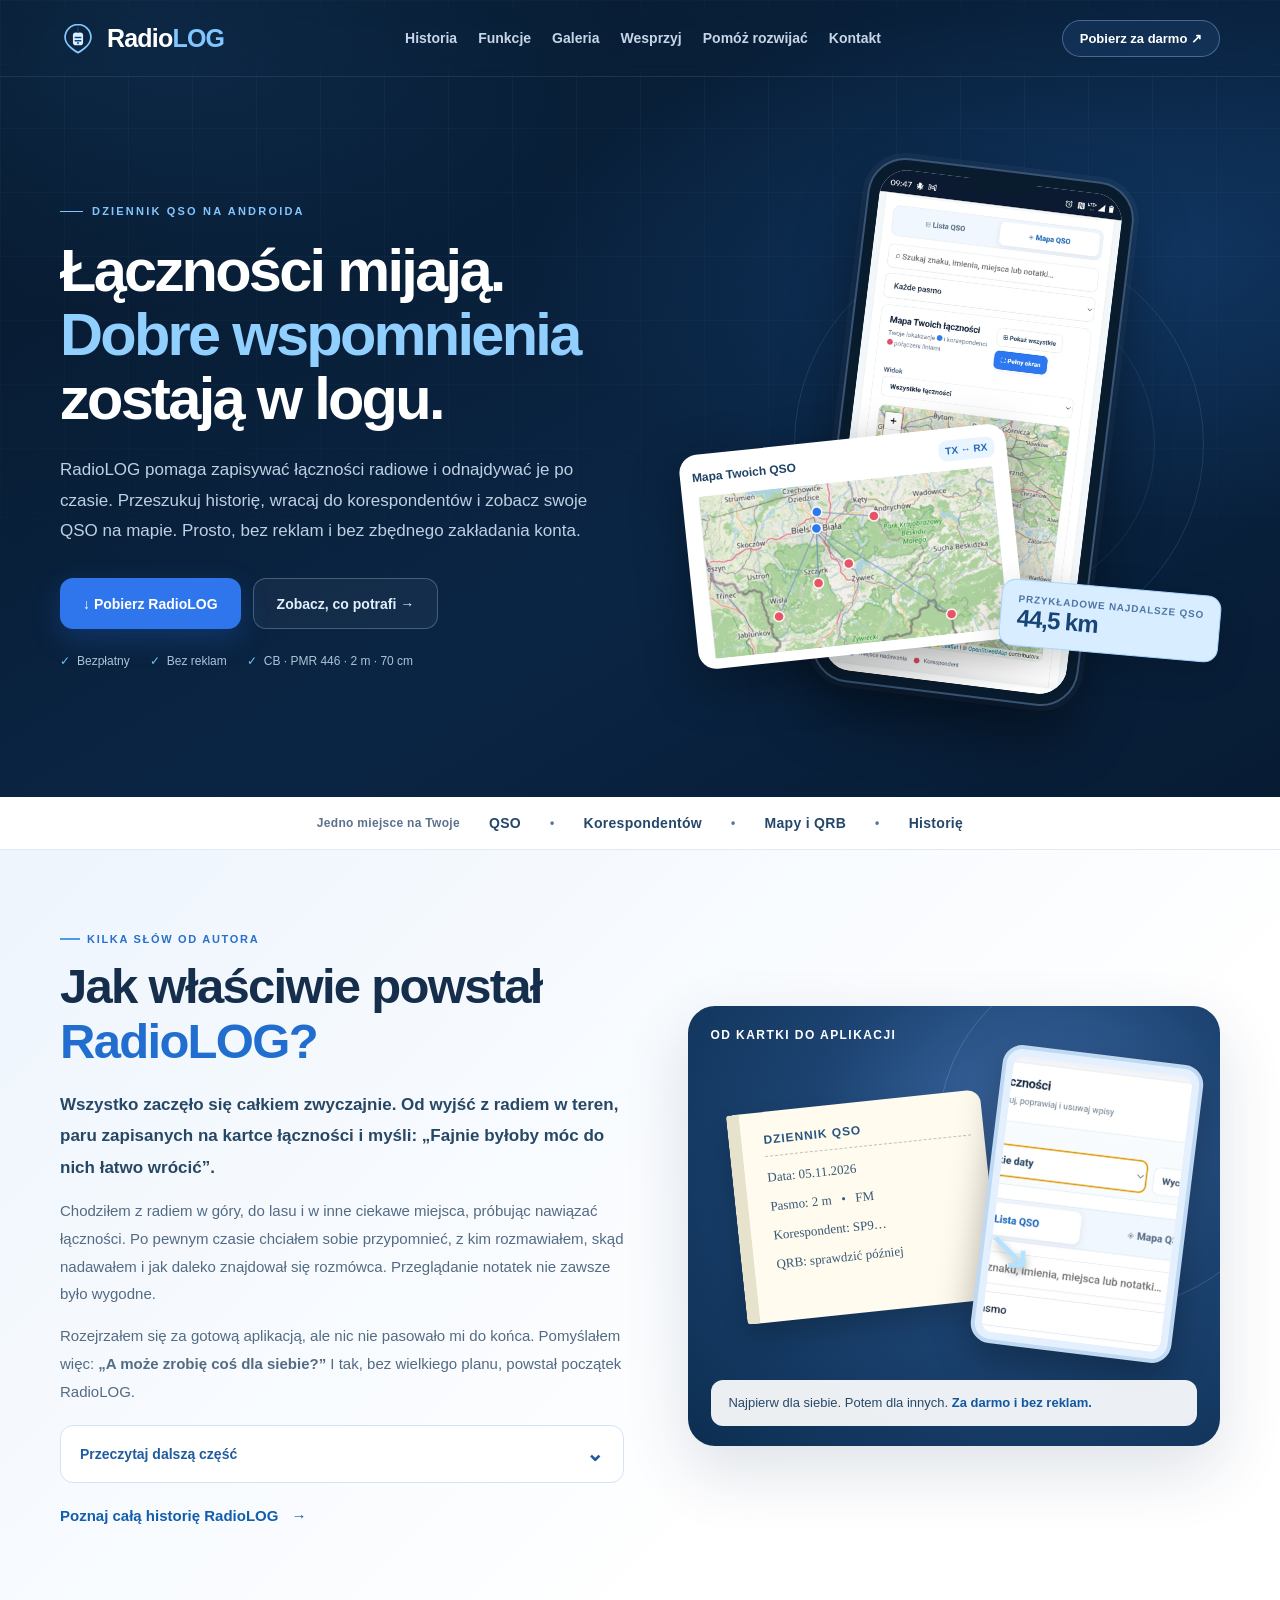
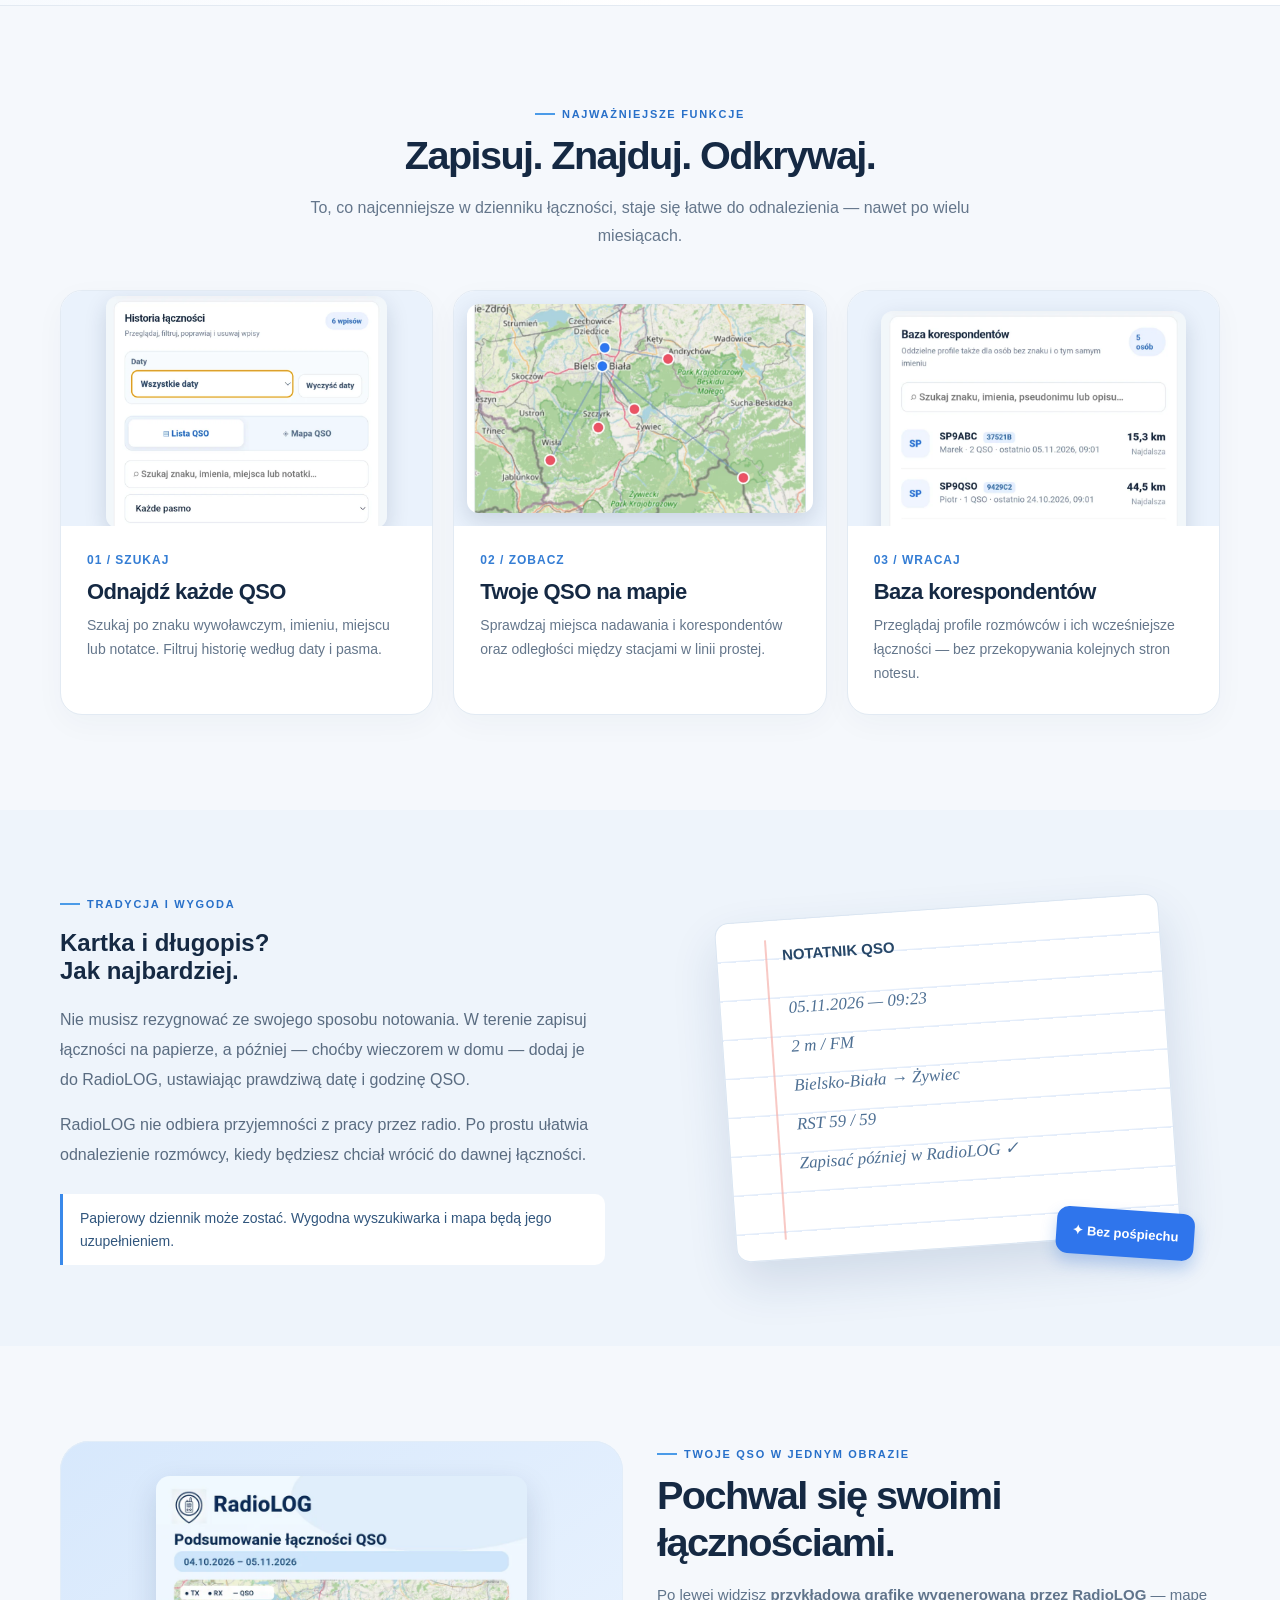
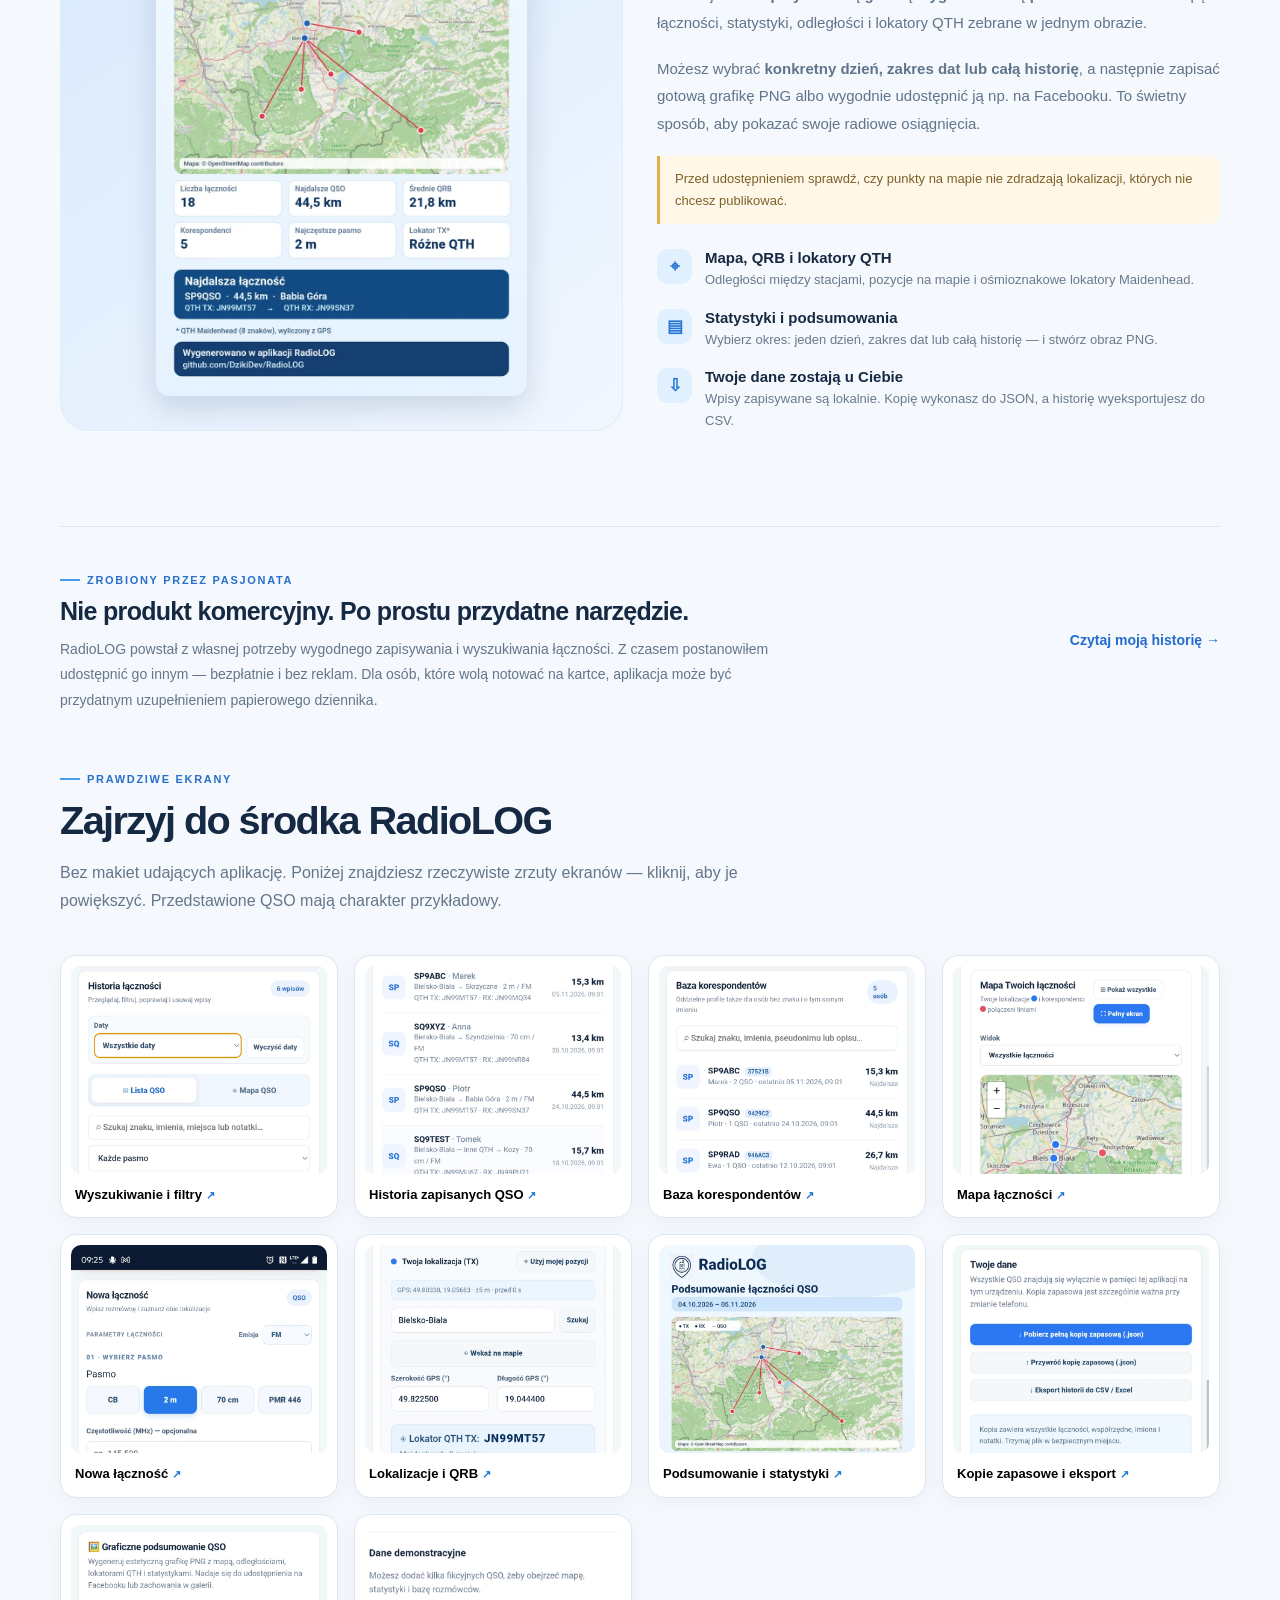
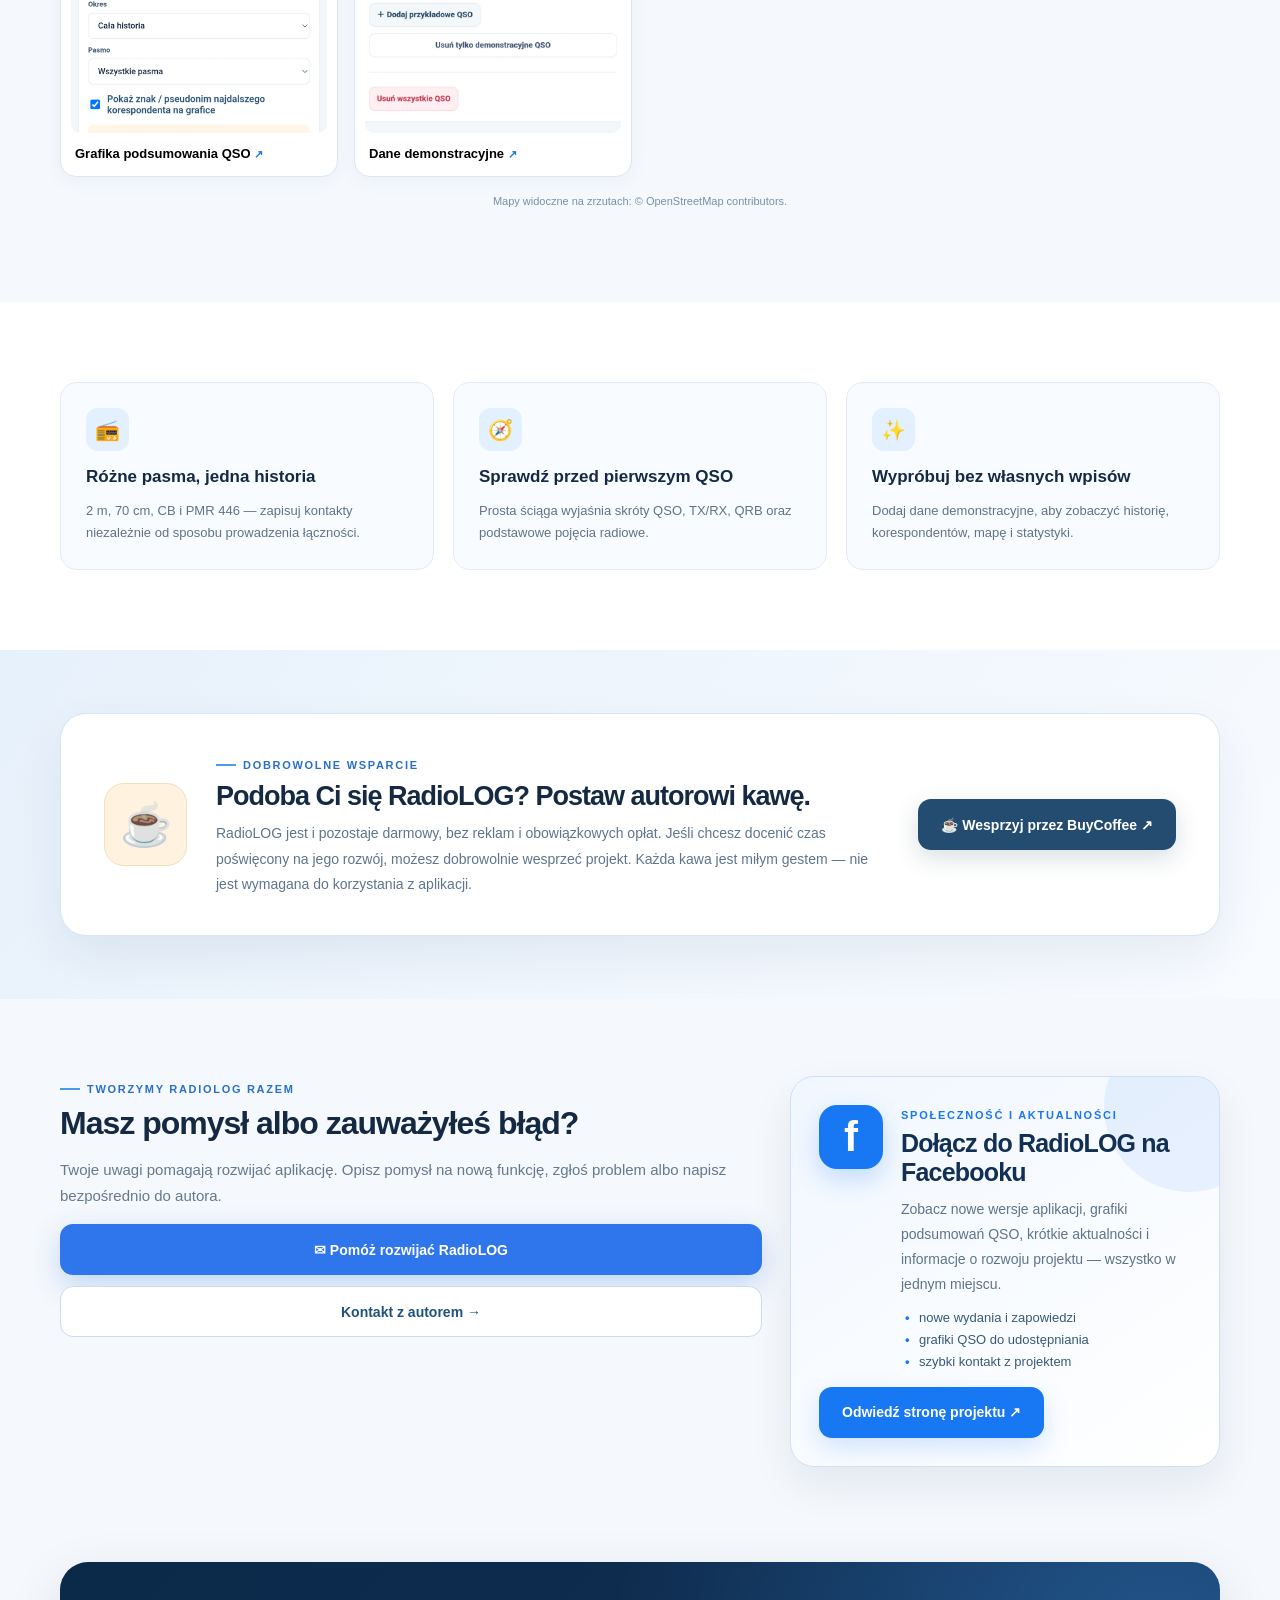
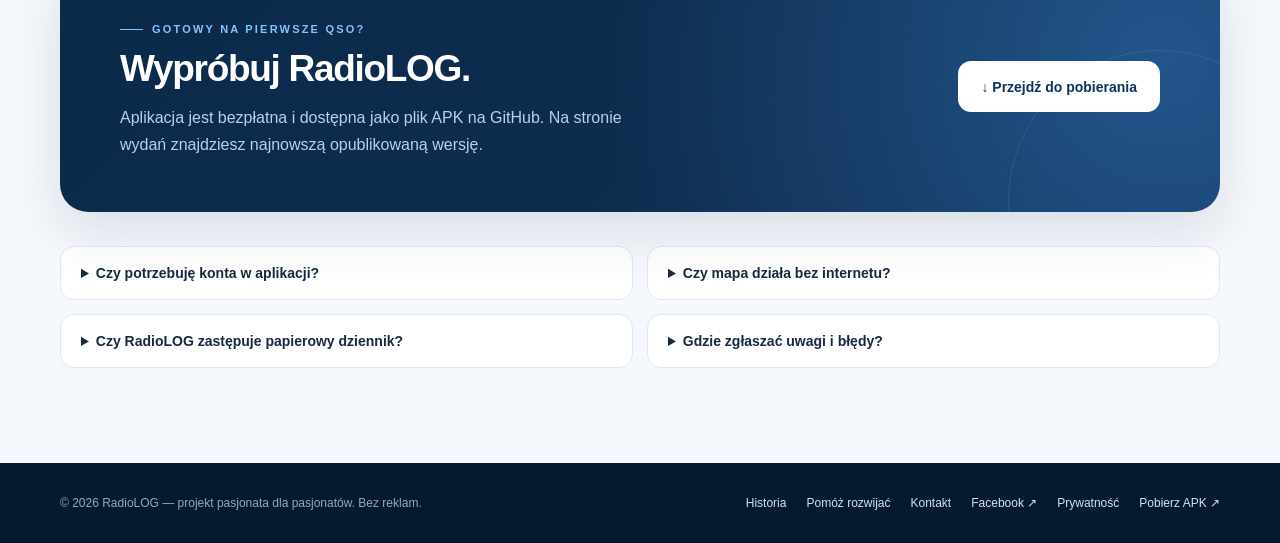
==== index.html @ ae967f40 "Add files via upload Dodanie strony WWW RadioLOG V5." ====
<!doctype html>
<html lang="pl">
<head>
<meta charset="utf-8">
<meta name="viewport" content="width=device-width,initial-scale=1">
<meta name="theme-color" content="#071a31">
<meta name="description" content="RadioLOG — bezpłatny dziennik łączności QSO na Androida. Wyszukuj korespondentów, przeglądaj mapę i odległości. CB, PMR 446, 2 m i 70 cm. Bez reklam.">
<meta property="og:type" content="website">
<meta property="og:url" content="https://dzikidev.github.io/RadioLOG/">
<meta property="og:image:width" content="1200">
<meta property="og:image:height" content="630">
<meta property="og:title" content="RadioLOG — Twoje łączności zawsze pod ręką">
<meta property="og:description" content="Zapisuj i łatwo odnajduj QSO. Mapa łączności, QRB, korespondenci i statystyki. Darmowy i bez reklam.">
<meta property="og:image" content="https://dzikidev.github.io/RadioLOG/assets/og-cover.jpg">
<title>RadioLOG — Dziennik łączności QSO na Androida</title>
<link rel="icon" href="favicon.svg" type="image/svg+xml">
<link rel="stylesheet" href="style.css">
<script defer src="script.js"></script>
</head>
<body>
<div class="dark-top">
 <header class="site-header"><div class="container nav">
  <a class="brand" href="#start" aria-label="RadioLOG — początek strony"><svg aria-hidden="true" width="36" height="36" viewBox="0 0 64 64" fill="none"><path d="M32 8C19.3 8 9 18.3 9 31c0 15.3 23 27 23 27s23-11.7 23-27C55 18.3 44.7 8 32 8Z" stroke="#86c8ff" stroke-width="3"/><rect x="23" y="22" width="18" height="23" rx="5" fill="#d8efff"/><path d="M32 13v9m-5 9h10m-10 6h10" stroke="#114273" stroke-width="2.5" stroke-linecap="round"/><circle cx="32" cy="41" r="2" fill="#1b69cc"/></svg><b>Radio<span>LOG</span></b></a>
  <nav class="nav-links" id="site-nav" aria-label="Nawigacja główna"><a href="#historia">Historia</a><a href="#funkcje">Funkcje</a><a href="#galeria">Galeria</a><a href="#wspieraj">Wesprzyj</a><a href="pomoz.html">Pomóż rozwijać</a><a href="kontakt.html">Kontakt</a></nav>
  <button type="button" class="nav-menu-btn" aria-label="Otwórz menu" aria-expanded="false" aria-controls="site-nav">☰ <span>Menu</span></button>
  <a class="nav-cta" href="#pobierz">Pobierz za darmo ↗</a>
 </div></header>
 <main>
  <section class="container hero" id="start">
   <div class="hero-content"><span class="eyebrow">Dziennik QSO na Androida</span>
    <h1>Łączności mijają.<br><em>Dobre wspomnienia</em><br>zostają w logu.</h1>
    <p class="hero-copy">RadioLOG pomaga zapisywać łączności radiowe i odnajdywać je po czasie. Przeszukuj historię, wracaj do korespondentów i zobacz swoje QSO na mapie. Prosto, bez reklam i bez zbędnego zakładania konta.</p>
    <div class="actions"><a class="btn btn-primary" href="https://github.com/DzikiDev/RadioLOG/releases" target="_blank" rel="noopener noreferrer">↓ Pobierz RadioLOG</a><a class="btn btn-ghost" href="#funkcje">Zobacz, co potrafi →</a></div>
    <div class="download-note"><span>Bezpłatny</span><span>Bez reklam</span><span>CB · PMR 446 · 2 m · 70 cm</span></div>
   </div>
   <div class="hero-art" aria-label="Prawdziwe zrzuty ekranu aplikacji RadioLOG">
    <div class="hero-orbit" aria-hidden="true"></div>
    <div class="phone"><img src="assets/historia-mapa.webp" alt="RadioLOG — lista historii i mapa łączności"></div>
    <div class="hero-map"><div class="hero-map-head"><span>Mapa Twoich QSO</span><span class="signal-pill">TX ↔ RX</span></div><img src="assets/mapa-qso.webp" alt="Mapa z punktami łączności"></div>
    <div class="float-km"><small>Przykładowe najdalsze QSO</small><strong>44,5 km</strong></div>
   </div>
  </section>
</div>
<div class="mini-strip"><div class="container strip-row"><span>Jedno miejsce na Twoje</span><b>QSO</b><span>•</span><b>Korespondentów</b><span>•</span><b>Mapy i QRB</b><span>•</span><b>Historię</b></div></div>
<section class="story-intro-section" id="historia">
 <div class="container story-intro-grid">
  <div class="story-intro-text">
   <span class="tag">Kilka słów od autora</span>
   <h2>Jak właściwie powstał <span>RadioLOG?</span></h2>
   <p class="story-intro-lead">Wszystko zaczęło się całkiem zwyczajnie. Od wyjść z radiem w teren, paru zapisanych na kartce łączności i myśli: „Fajnie byłoby móc do nich łatwo wrócić”.</p>
   <p>Chodziłem z radiem w góry, do lasu i w inne ciekawe miejsca, próbując nawiązać łączności. Po pewnym czasie chciałem sobie przypomnieć, z kim rozmawiałem, skąd nadawałem i jak daleko znajdował się rozmówca. Przeglądanie notatek nie zawsze było wygodne.</p>
   <p>Rozejrzałem się za gotową aplikacją, ale nic nie pasowało mi do końca. Pomyślałem więc: <strong>„A może zrobię coś dla siebie?”</strong> I tak, bez wielkiego planu, powstał początek RadioLOG.</p>
   <details class="story-more">
    <summary>Przeczytaj dalszą część <span aria-hidden="true">⌄</span></summary>
    <div class="story-more-body">
     <p>Najpierw chciałem po prostu zapisywać QSO. Kiedy zacząłem korzystać z własnego notatnika, pojawiły się następne pomysły: wyszukiwanie po znaku i miejscu, baza korespondentów, mapa, obliczanie odległości i statystyki. Jedna rzecz pociągała za sobą kolejną.</p>
     <p>W końcu doszedłem do wniosku, że jeśli mnie taka aplikacja się przydaje, może przyda się też komuś innemu. Dlatego udostępniam ją za darmo i bez reklam. Nie stoi za nią firma — to po prostu mój projekt rozwijany w wolnym czasie.</p>
    </div>
   </details>
   <a class="story-read-link" href="historia.html">Poznaj całą historię RadioLOG <span aria-hidden="true">→</span></a>
  </div>
  <div class="story-intro-art">
   <div class="story-art-label">Od kartki do aplikacji</div>
   <div class="story-note" aria-label="Przykładowy zapis łączności na kartce">
    <span>DZIENNIK QSO</span>
    <span>Data: 05.11.2026</span>
    <span>Pasmo: 2 m &nbsp; • &nbsp; FM</span>
    <span>Korespondent: SP9…</span>
    <span>QRB: sprawdzić później</span>
   </div>
   <div class="story-to-phone" aria-hidden="true">↘</div>
   <div class="story-screen"><img src="assets/filtry-qso.webp" alt="Prawdziwy ekran wyszukiwania łączności QSO w RadioLOG" loading="lazy"></div>
   <div class="story-art-caption">Najpierw dla siebie. Potem dla innych. <strong>Za darmo i bez reklam.</strong></div>
  </div>
 </div>
</section>
<section class="section container" id="funkcje"><div class="section-head center"><span class="tag">Najważniejsze funkcje</span><h2>Zapisuj. Znajduj. Odkrywaj.</h2><p>To, co najcenniejsze w dzienniku łączności, staje się łatwe do odnalezienia — nawet po wielu miesiącach.</p></div>
 <div class="features">
  <article class="feature"><div class="feature-media phone-shot"><img src="assets/filtry-qso.webp" alt="Wyszukiwarka i filtry w historii QSO" loading="lazy"></div><div class="feature-body"><span class="feature-no">01 / SZUKAJ</span><h3>Odnajdź każde QSO</h3><p>Szukaj po znaku wywoławczym, imieniu, miejscu lub notatce. Filtruj historię według daty i pasma.</p></div></article>
  <article class="feature"><div class="feature-media map"><img src="assets/mapa-qso.webp" alt="Mapa kontaktów i przebieg łączności" loading="lazy"></div><div class="feature-body"><span class="feature-no">02 / ZOBACZ</span><h3>Twoje QSO na mapie</h3><p>Sprawdzaj miejsca nadawania i korespondentów oraz odległości między stacjami w linii prostej.</p></div></article>
  <article class="feature"><div class="feature-media"><img src="assets/korespondenci.webp" alt="Lista zapisanych korespondentów" loading="lazy"></div><div class="feature-body"><span class="feature-no">03 / WRACAJ</span><h3>Baza korespondentów</h3><p>Przeglądaj profile rozmówców i ich wcześniejsze łączności — bez przekopywania kolejnych stron notesu.</p></div></article>
 </div>
</section>
<section class="paper-section" id="papier"><div class="container paper-grid">
 <div class="paper-copy"><span class="tag">Tradycja i wygoda</span><h2>Kartka i długopis?<br>Jak najbardziej.</h2><p>Nie musisz rezygnować ze swojego sposobu notowania. W terenie zapisuj łączności na papierze, a później — choćby wieczorem w domu — dodaj je do RadioLOG, ustawiając prawdziwą datę i godzinę QSO.</p><p>RadioLOG nie odbiera przyjemności z pracy przez radio. Po prostu ułatwia odnalezienie rozmówcy, kiedy będziesz chciał wrócić do dawnej łączności.</p><span class="callout">Papierowy dziennik może zostać. Wygodna wyszukiwarka i mapa będą jego uzupełnieniem.</span></div>
 <div class="paper-sheet" aria-label="Przykładowe notatki z dziennika papierowego"><strong>NOTATNIK QSO</strong><p>05.11.2026 — 09:23<br>2 m / FM<br>Bielsko-Biała → Żywiec<br>RST 59 / 59<br>Zapisać później w RadioLOG ✓</p><div class="paper-clip">✦ Bez pośpiechu</div></div>
</div></section>
<section class="section container" id="o-projekcie"><div class="detail-grid">
 <div class="detail-visual"><img src="assets/podsumowanie.webp" alt="RadioLOG — graficzne podsumowanie łączności z mapą i statystykami" loading="lazy"></div>
 <div><span class="tag">Twoje QSO w jednym obrazie</span><h2>Pochwal się swoimi łącznościami.</h2><p class="section-lead">Po lewej widzisz <strong>przykładową grafikę wygenerowaną przez RadioLOG</strong> — mapę łączności, statystyki, odległości i lokatory QTH zebrane w jednym obrazie.</p>
  <p class="section-lead">Możesz wybrać <strong>konkretny dzień, zakres dat lub całą historię</strong>, a następnie zapisać gotową grafikę PNG albo wygodnie udostępnić ją np. na Facebooku. To świetny sposób, aby pokazać swoje radiowe osiągnięcia.</p>
  <p class="privacy-tip">Przed udostępnieniem sprawdź, czy punkty na mapie nie zdradzają lokalizacji, których nie chcesz publikować.</p>
  <div class="detail-list">
   <div class="detail-point"><span class="point-icon">⌖</span><span><strong>Mapa, QRB i lokatory QTH</strong><small>Odległości między stacjami, pozycje na mapie i ośmioznakowe lokatory Maidenhead.</small></span></div>
   <div class="detail-point"><span class="point-icon">▤</span><span><strong>Statystyki i podsumowania</strong><small>Wybierz okres: jeden dzień, zakres dat lub całą historię — i stwórz obraz PNG.</small></span></div>
   <div class="detail-point"><span class="point-icon">⇩</span><span><strong>Twoje dane zostają u Ciebie</strong><small>Wpisy zapisywane są lokalnie. Kopię wykonasz do JSON, a historię wyeksportujesz do CSV.</small></span></div>
  </div>
 </div>
 </div>
</section>
<section class="author-strip container" aria-label="O powstaniu RadioLOG"><div><span class="tag">Zrobiony przez pasjonata</span><h2>Nie produkt komercyjny. Po prostu przydatne narzędzie.</h2><p>RadioLOG powstał z własnej potrzeby wygodnego zapisywania i wyszukiwania łączności. Z czasem postanowiłem udostępnić go innym — bezpłatnie i bez reklam. Dla osób, które wolą notować na kartce, aplikacja może być przydatnym uzupełnieniem papierowego dziennika.</p></div><a class="text-link" href="historia.html">Czytaj moją historię →</a></section>
<section class="section container" id="galeria" style="padding-top:15px"><div class="section-head"><span class="tag">Prawdziwe ekrany</span><h2>Zajrzyj do środka RadioLOG</h2><p>Bez makiet udających aplikację. Poniżej znajdziesz rzeczywiste zrzuty ekranów — kliknij, aby je powiększyć. Przedstawione QSO mają charakter przykładowy.</p></div>
 <div class="gallery"><button type="button" class="gallery-item" data-screen="assets/filtry-qso.webp" data-title="Wyszukiwanie i filtry" aria-label="Powiększ: Wyszukiwanie i filtry"><img src="assets/filtry-qso.webp" alt="RadioLOG — Wyszukiwanie i filtry" loading="lazy"><b>Wyszukiwanie i filtry <span class="zoom">↗</span></b></button>
<button type="button" class="gallery-item" data-screen="assets/lista-qso.webp" data-title="Historia zapisanych QSO" aria-label="Powiększ: Historia zapisanych QSO"><img src="assets/lista-qso.webp" alt="RadioLOG — Historia zapisanych QSO" loading="lazy"><b>Historia zapisanych QSO <span class="zoom">↗</span></b></button>
<button type="button" class="gallery-item" data-screen="assets/korespondenci.webp" data-title="Baza korespondentów" aria-label="Powiększ: Baza korespondentów"><img src="assets/korespondenci.webp" alt="RadioLOG — Baza korespondentów" loading="lazy"><b>Baza korespondentów <span class="zoom">↗</span></b></button>
<button type="button" class="gallery-item" data-screen="assets/mapa-w-aplikacji.webp" data-title="Mapa łączności" aria-label="Powiększ: Mapa łączności"><img src="assets/mapa-w-aplikacji.webp" alt="RadioLOG — Mapa łączności" loading="lazy"><b>Mapa łączności <span class="zoom">↗</span></b></button>
<button type="button" class="gallery-item" data-screen="assets/dodawanie-qso.webp" data-title="Nowa łączność" aria-label="Powiększ: Nowa łączność"><img src="assets/dodawanie-qso.webp" alt="RadioLOG — Nowa łączność" loading="lazy"><b>Nowa łączność <span class="zoom">↗</span></b></button>
<button type="button" class="gallery-item" data-screen="assets/lokalizacja-qso.webp" data-title="Lokalizacje i QRB" aria-label="Powiększ: Lokalizacje i QRB"><img src="assets/lokalizacja-qso.webp" alt="RadioLOG — Lokalizacje i QRB" loading="lazy"><b>Lokalizacje i QRB <span class="zoom">↗</span></b></button>
<button type="button" class="gallery-item" data-screen="assets/podsumowanie.webp" data-title="Podsumowanie i statystyki" aria-label="Powiększ: Podsumowanie i statystyki"><img src="assets/podsumowanie.webp" alt="RadioLOG — Podsumowanie i statystyki" loading="lazy"><b>Podsumowanie i statystyki <span class="zoom">↗</span></b></button>
<button type="button" class="gallery-item" data-screen="assets/kopia-zapasowa.webp" data-title="Kopie zapasowe i eksport" aria-label="Powiększ: Kopie zapasowe i eksport"><img src="assets/kopia-zapasowa.webp" alt="RadioLOG — Kopie zapasowe i eksport" loading="lazy"><b>Kopie zapasowe i eksport <span class="zoom">↗</span></b></button>
<button type="button" class="gallery-item" data-screen="assets/grafika-qso.webp" data-title="Grafika podsumowania QSO" aria-label="Powiększ: Grafika podsumowania QSO"><img src="assets/grafika-qso.webp" alt="RadioLOG — Grafika podsumowania QSO" loading="lazy"><b>Grafika podsumowania QSO <span class="zoom">↗</span></b></button>
<button type="button" class="gallery-item" data-screen="assets/dane-demo.webp" data-title="Dane demonstracyjne" aria-label="Powiększ: Dane demonstracyjne"><img src="assets/dane-demo.webp" alt="RadioLOG — Dane demonstracyjne" loading="lazy"><b>Dane demonstracyjne <span class="zoom">↗</span></b></button></div><div class="credits">Mapy widoczne na zrzutach: © OpenStreetMap contributors.</div>
</section>
<section class="more-section"><div class="container more-grid">
 <div class="more-card"><div class="mark">📻</div><b>Różne pasma, jedna historia</b><p>2 m, 70 cm, CB i PMR 446 — zapisuj kontakty niezależnie od sposobu prowadzenia łączności.</p></div>
 <div class="more-card"><div class="mark">🧭</div><b>Sprawdź przed pierwszym QSO</b><p>Prosta ściąga wyjaśnia skróty QSO, TX/RX, QRB oraz podstawowe pojęcia radiowe.</p></div>
 <div class="more-card"><div class="mark">✨</div><b>Wypróbuj bez własnych wpisów</b><p>Dodaj dane demonstracyjne, aby zobaczyć historię, korespondentów, mapę i statystyki.</p></div>
 </div></section>
<section class="support-wrap" id="wspieraj"><div class="container"><div class="support-panel"><div class="support-cup" aria-hidden="true">☕</div><div class="support-text"><span class="tag">Dobrowolne wsparcie</span><h2>Podoba Ci się RadioLOG? Postaw autorowi kawę.</h2><p>RadioLOG jest i pozostaje darmowy, bez reklam i obowiązkowych opłat. Jeśli chcesz docenić czas poświęcony na jego rozwój, możesz dobrowolnie wesprzeć projekt. Każda kawa jest miłym gestem — nie jest wymagana do korzystania z aplikacji.</p></div><a class="btn btn-coffee" href="https://buycoffee.to/wojtasp" target="_blank" rel="noopener noreferrer">☕ Wesprzyj przez BuyCoffee ↗</a></div></div></section>
<section class="community container"><div class="community-head"><span class="tag">Tworzymy RadioLOG razem</span><h2>Masz pomysł albo zauważyłeś błąd?</h2><p>Twoje uwagi pomagają rozwijać aplikację. Opisz pomysł na nową funkcję, zgłoś problem albo napisz bezpośrednio do autora.</p><div class="community-actions"><a class="btn btn-primary" href="pomoz.html">✉ Pomóż rozwijać RadioLOG</a><a class="btn btn-outline" href="kontakt.html">Kontakt z autorem →</a></div></div><aside class="facebook-callout" aria-label="Oficjalna strona RadioLOG na Facebooku"><div class="facebook-badge">f</div><div class="facebook-copy"><span class="fb-mini">Społeczność i aktualności</span><h3>Dołącz do RadioLOG na Facebooku</h3><p>Zobacz nowe wersje aplikacji, grafiki podsumowań QSO, krótkie aktualności i informacje o rozwoju projektu — wszystko w jednym miejscu.</p><ul class="facebook-points"><li>nowe wydania i zapowiedzi</li><li>grafiki QSO do udostępniania</li><li>szybki kontakt z projektem</li></ul></div><a class="btn btn-facebook facebook-btn" href="https://www.facebook.com/share/1P5EZs68ao/" target="_blank" rel="noopener noreferrer">Odwiedź stronę projektu ↗</a></aside></section>
<section class="download-section container" id="pobierz"><div class="download-block"><div><span class="eyebrow">Gotowy na pierwsze QSO?</span><h2>Wypróbuj RadioLOG.</h2><p>Aplikacja jest bezpłatna i dostępna jako plik APK na GitHub. Na stronie wydań znajdziesz najnowszą opublikowaną wersję.</p></div><a class="btn btn-light" href="https://github.com/DzikiDev/RadioLOG/releases" target="_blank" rel="noopener noreferrer">↓ Przejdź do pobierania</a></div>
 <div class="faq"><details><summary>Czy potrzebuję konta w aplikacji?</summary><p>Nie. RadioLOG działa bez obowiązkowego logowania. Dane QSO są zapisywane lokalnie na urządzeniu.</p></details><details><summary>Czy mapa działa bez internetu?</summary><p>Nie. Do wyświetlania mapy potrzebne jest połączenie z internetem. Same wpisy QSO przechowywane są lokalnie.</p></details><details><summary>Czy RadioLOG zastępuje papierowy dziennik?</summary><p>Nie musi. Możesz najpierw zanotować QSO na kartce, a dopiero później wprowadzić je do aplikacji z właściwą datą i godziną.</p></details><details><summary>Gdzie zgłaszać uwagi i błędy?</summary><p>Projekt ma repozytorium na <a style="color:#216dd5;font-weight:700" href="https://github.com/DzikiDev/RadioLOG" target="_blank" rel="noopener noreferrer">GitHub</a>. Możesz już teraz wysłać <a href="pomoz.html" style="color:#216dd5;font-weight:750">zgłoszenie błędu lub pomysłu</a> albo skorzystać z formularza <a href="kontakt.html" style="color:#216dd5;font-weight:750">kontaktowego</a>.</p></details></div>
</section>
</main>
<footer class="footer"><div class="container footer-row"><div>© 2026 RadioLOG — projekt pasjonata dla pasjonatów. Bez reklam.</div><div class="footer-links"><a href="historia.html">Historia</a><a href="pomoz.html">Pomóż rozwijać</a><a href="kontakt.html">Kontakt</a><a href="https://www.facebook.com/share/1P5EZs68ao/" target="_blank" rel="noopener noreferrer">Facebook ↗</a><a href="prywatnosc.html">Prywatność</a><a href="https://github.com/DzikiDev/RadioLOG/releases" target="_blank" rel="noopener noreferrer">Pobierz APK ↗</a></div></div></footer>
<dialog class="modal" id="screen-dialog" aria-labelledby="dialog-title"><div class="modal-bar"><span class="modal-title" id="dialog-title">Zrzut ekranu RadioLOG</span><button type="button" class="modal-close" id="dialog-close" aria-label="Zamknij podgląd">×</button></div><div class="modal-body"><img class="modal-image" id="dialog-image" alt=""></div></dialog>
</body></html>
---- style.css ----
:root{--navy:#071a31;--navy2:#102d50;--blue:#2f75ec;--bright:#65bcff;--ink:#152943;--muted:#64768b;--line:#e2eaf3;--bg:#f5f8fc;--white:#fff;--radius:22px;--shadow:0 20px 55px rgba(13,43,77,.12)}
*{box-sizing:border-box}
html{scroll-behavior:smooth;scroll-padding-top:85px}
body{margin:0;background:var(--bg);font-family:Inter,ui-sans-serif,-apple-system,BlinkMacSystemFont,"Segoe UI",Roboto,Arial,sans-serif;color:var(--ink);-webkit-font-smoothing:antialiased}
img{max-width:100%;display:block}a{color:inherit;text-decoration:none}button{font:inherit;cursor:pointer}button:focus-visible,a:focus-visible,summary:focus-visible{outline:3px solid #47b6fa;outline-offset:3px}
.container{width:min(1160px,calc(100% - 48px));margin:0 auto}
.dark-top{background:radial-gradient(ellipse 65% 48% at 87% 33%,rgba(30,91,163,.32),transparent 70%),radial-gradient(ellipse 46% 42% at 12% 5%,rgba(37,110,182,.17),transparent 80%),linear-gradient(150deg,#07182b 0%,#0a2544 60%,#071b33 100%);color:#fff;position:relative;overflow:hidden}
.dark-top:before{content:"";position:absolute;inset:0;background-image:linear-gradient(rgba(199,225,255,.045) 1px,transparent 1px),linear-gradient(90deg,rgba(199,225,255,.045) 1px,transparent 1px);background-size:64px 64px;mask-image:linear-gradient(to bottom,#000 0%,transparent 90%);pointer-events:none}
.site-header{position:relative;z-index:5;border-bottom:1px solid rgba(255,255,255,.09);backdrop-filter:blur(12px)}.nav{min-height:76px;display:flex;align-items:center;justify-content:space-between;gap:24px}
.brand{display:inline-flex;gap:11px;align-items:center;font-size:25px;letter-spacing:-.8px;font-weight:800}.brand img{width:38px;height:38px}.brand b{font-weight:850}.brand span{color:#82c6ff}
.nav-links{display:flex;align-items:center;gap:30px;color:#c6d6e8;font-weight:560;font-size:14px}.nav-links a:hover{color:#fff}.nav-cta{border:1px solid rgba(163,206,255,.36);background:rgba(65,120,191,.14);border-radius:999px;padding:10px 17px;white-space:nowrap;font-size:13px;font-weight:750}
.hero{position:relative;z-index:1;display:grid;grid-template-columns:1.04fr .96fr;align-items:center;gap:40px;padding:86px 0 94px;min-height:685px}
.eyebrow{display:inline-flex;align-items:center;gap:9px;color:#83c5ff;letter-spacing:2.2px;font-size:11px;font-weight:850;text-transform:uppercase}.eyebrow:before{content:"";width:23px;height:1px;background:#82c5ff}
h1{font-size:clamp(39px,4.65vw,67px);line-height:1.075;letter-spacing:-2.7px;margin:22px 0 24px;max-width:675px;font-weight:850}h1 em{font-style:normal;color:#91cfff}
.hero-copy{font-size:17px;line-height:1.78;color:#bfd0e3;max-width:535px;margin:0 0 32px}
.actions{display:flex;gap:12px;flex-wrap:wrap}.btn{min-height:51px;display:inline-flex;justify-content:center;align-items:center;gap:12px;padding:14px 23px;border-radius:13px;font-weight:800;font-size:14px;transition:transform .2s ease,box-shadow .2s ease,background .2s ease}.btn:hover{transform:translateY(-2px)}.btn-primary{background:var(--blue);color:white;box-shadow:0 10px 28px rgba(38,111,236,.25)}.btn-primary:hover{background:#1f65d4}.btn-ghost{border:1px solid rgba(196,224,252,.28);color:#e1efff;background:rgba(255,255,255,.045)}.btn-light{background:#fff;color:#0c335d}.download-note{display:flex;flex-wrap:wrap;gap:12px 20px;color:#aec3d9;font-size:12px;margin-top:25px}.download-note span:before{content:"✓";color:#69caff;margin-right:7px}
.hero-art{height:540px;position:relative;isolation:isolate}.hero-orbit{position:absolute;width:410px;height:410px;border:1px solid rgba(132,191,246,.15);border-radius:50%;right:3%;top:14%}.hero-orbit:before,.hero-orbit:after{content:"";position:absolute;inset:48px;border:1px solid rgba(132,191,246,.12);border-radius:50%}.hero-orbit:after{inset:97px}
.phone{position:absolute;z-index:2;width:268px;height:528px;right:21%;top:1%;border-radius:38px;background:#091c2e;padding:10px;border:2px solid #395475;box-shadow:0 30px 60px rgba(0,0,0,.45),0 0 0 5px rgba(255,255,255,.04);transform:rotate(7deg);overflow:hidden}.phone img{width:100%;height:100%;object-fit:cover;object-position:top;border-radius:28px;background:white}.phone:before{content:"";position:absolute;z-index:3;width:65px;height:14px;top:7px;left:calc(50% - 32px);border-radius:0 0 10px 10px;background:#091c2e}
.hero-map{position:absolute;z-index:3;left:1%;bottom:9%;width:61%;background:#fff;padding:10px;border-radius:18px;box-shadow:0 16px 50px rgba(0,0,0,.34);transform:rotate(-6deg)}.hero-map img{width:100%;height:163px;object-fit:cover;border-radius:10px}.hero-map-head{display:flex;justify-content:space-between;align-items:center;padding:2px 2px 9px;color:#1f4267;font-weight:800;font-size:12px}.signal-pill{background:#e8f5ff;color:#2367bc;padding:5px 7px;border-radius:8px;font-size:10px}.float-km{position:absolute;z-index:4;right:0;bottom:9%;background:#d8edff;border:1px solid #a9d6ff;box-shadow:0 9px 35px rgba(0,0,0,.16);border-radius:14px;padding:13px 16px;color:#174577;transform:rotate(5deg)}.float-km small{display:block;letter-spacing:.8px;text-transform:uppercase;font-weight:750;font-size:10px;color:#4e76a3}.float-km strong{font-size:24px;letter-spacing:-1px}
.mini-strip{background:#fff;border-bottom:1px solid var(--line)}.strip-row{padding:18px 0;display:flex;align-items:center;justify-content:center;flex-wrap:wrap;gap:8px 29px;color:#5a728d;font-size:12px;font-weight:760;letter-spacing:.3px}.strip-row b{font-size:14px;color:#25476a}
.section{padding:95px 0}.section-head{max-width:740px;margin-bottom:40px}.section-head.center{text-align:center;margin-inline:auto}.tag{display:inline-flex;align-items:center;gap:7px;color:#2870c9;font-size:11px;text-transform:uppercase;letter-spacing:1.7px;font-weight:850}.tag:before{content:"";width:20px;height:2px;background:#4b9be8}.section h2{font-size:clamp(29px,3.1vw,43px);letter-spacing:-1.6px;line-height:1.18;margin:12px 0 15px}.section-head p{font-size:16px;color:var(--muted);line-height:1.75;margin:0}
.features{display:grid;grid-template-columns:repeat(3,1fr);gap:20px}.feature{background:#fff;border:1px solid var(--line);border-radius:var(--radius);overflow:hidden;box-shadow:0 9px 30px rgba(16,43,78,.035)}.feature-media{height:235px;background:#eaf2fc;position:relative;overflow:hidden;padding:20px;display:flex;justify-content:center;align-items:flex-start}.feature-media img{width:92%;max-height:none;box-shadow:0 8px 22px rgba(14,38,77,.15);border-radius:12px}.feature-media.map img{height:100%;width:100%;object-fit:cover}.feature-media.map{padding:13px}.feature-media.phone-shot img{width:85%;margin-top:-15px}.feature-body{padding:24px 26px 28px}.feature-no{font-size:12px;color:#347dd4;font-weight:850;letter-spacing:1px}.feature h3{font-size:22px;margin:11px 0 9px;letter-spacing:-.6px}.feature p{font-size:14px;line-height:1.7;color:var(--muted);margin:0}
.paper-section{background:#eef4fb;padding:81px 0}.paper-grid{display:grid;grid-template-columns:1fr 1fr;gap:70px;align-items:center}.paper-sheet{margin:0 auto;width:min(100%,445px);background:repeating-linear-gradient(to bottom,#fff 0,#fff 37px,#e4edfa 38px,#e4edfa 39px);border:1px solid #dae5f1;transform:rotate(-4deg);border-radius:14px;padding:26px 28px 31px;box-shadow:0 22px 48px rgba(25,65,118,.14);min-height:340px;position:relative}.paper-sheet:before{content:"";height:calc(100% - 38px);width:2px;position:absolute;left:48px;top:19px;background:#f6b3ad;opacity:.7}.paper-sheet strong{display:block;margin-left:37px;color:#274768;font-size:15px}.paper-sheet p{font-size:17px;line-height:39px;color:#4d6f93;font-style:italic;margin:25px 0 0 40px;font-family:Georgia,serif}.paper-clip{position:absolute;right:-14px;bottom:-22px;background:var(--blue);color:#fff;border-radius:12px;padding:16px;box-shadow:0 8px 15px rgba(28,105,217,.25);transform:rotate(8deg);font-size:13px;font-weight:800}.paper-copy p{color:#5a6c81;font-size:16px;line-height:1.85}.paper-copy .callout{display:block;border-left:3px solid #3989ea;padding:13px 17px;background:#fff;border-radius:0 10px 10px 0;color:#31567d;font-size:14px;line-height:1.6;margin-top:25px}
.detail-grid{display:grid;grid-template-columns:1fr 1fr;gap:34px;align-items:center}.detail-visual{background:linear-gradient(145deg,#d7e8fc,#f1f7ff);padding:35px;border-radius:29px;box-shadow:inset 0 0 0 1px #e2edf8;display:flex;align-items:center;justify-content:center}.detail-visual img{max-height:520px;width:auto;box-shadow:0 12px 30px rgba(9,42,81,.15);border-radius:14px}.detail-list{display:grid;gap:18px;margin-top:25px}.detail-point{display:flex;gap:13px;align-items:flex-start}.point-icon{width:35px;min-width:35px;height:35px;border-radius:11px;background:#e1f0ff;color:#2874d3;display:grid;place-items:center;font-size:17px;font-weight:800}.detail-point strong{display:block;font-size:15px;margin-bottom:3px}.detail-point small{font-size:13px;color:#6a7a8d;line-height:1.65;display:block}
.gallery{display:grid;grid-template-columns:repeat(4,1fr);gap:16px}.gallery-item{border:1px solid #dce6f1;padding:10px;background:#fff;border-radius:16px;text-align:left;box-shadow:0 5px 20px rgba(10,39,75,.04);display:flex;flex-direction:column;gap:12px;min-width:0;transition:transform .2s ease,box-shadow .2s ease}.gallery-item:hover{transform:translateY(-4px);box-shadow:var(--shadow)}.gallery-item img{width:100%;height:208px;object-fit:cover;object-position:top;border-radius:10px;background:#f0f5fa}.gallery-item b{font-size:13px;line-height:1.35;margin:0 4px 4px}
.gallery-item .zoom{color:#2175d4;font-size:11px;font-weight:780;display:inline}
.more-section{padding:80px 0;background:#fff}.more-grid{display:grid;grid-template-columns:repeat(3,1fr);gap:19px}.more-card{padding:25px;border-radius:17px;border:1px solid #e2ebf4;background:#f8fbff}.more-card .mark{width:43px;height:43px;background:#e2f0ff;border-radius:12px;display:grid;place-items:center;font-size:20px;margin-bottom:16px}.more-card b{font-size:17px}.more-card p{color:#617388;line-height:1.7;font-size:13px;margin-bottom:0}
.download-section{padding:95px 0}.download-block{background:radial-gradient(circle at 95% 40%,#22558c 0,transparent 50%),linear-gradient(135deg,#0b2949,#112f52);border-radius:28px;box-shadow:var(--shadow);padding:54px 60px;display:flex;align-items:center;justify-content:space-between;gap:32px;color:#fff;position:relative;overflow:hidden}.download-block:after{content:"";position:absolute;width:300px;height:300px;border:1px solid rgba(255,255,255,.09);border-radius:50%;right:-90px;bottom:-140px;pointer-events:none}.download-block h2{font-size:37px;line-height:1.2;margin:12px 0 12px;letter-spacing:-1.3px}.download-block p{max-width:530px;line-height:1.7;color:#b9d2eb;margin:0}.download-block .btn{white-space:nowrap;position:relative;z-index:1}.download-block .eyebrow{font-size:11px}
.faq{margin-top:34px;display:grid;grid-template-columns:1fr 1fr;gap:14px}.faq details{background:white;border:1px solid #e0e8f2;border-radius:14px;padding:18px 20px}.faq summary{font-size:14px;font-weight:800;cursor:pointer}.faq details p{color:#617184;font-size:13px;line-height:1.7;margin-bottom:0}
.footer{padding:33px 0;background:#07192e;color:#8fa9c4;font-size:12px}.footer-row{display:flex;align-items:center;justify-content:space-between;gap:15px}.footer a{color:#c7e4ff}.footer a:hover{text-decoration:underline}
.modal{border:0;padding:0;max-width:min(1100px,94vw);max-height:92vh;border-radius:17px;background:#fff;box-shadow:0 40px 100px rgba(0,0,0,.35)}.modal::backdrop{background:rgba(6,18,38,.82);backdrop-filter:blur(5px)}.modal-bar{position:sticky;top:0;z-index:2;background:white;padding:12px 15px;display:flex;align-items:center;justify-content:space-between;gap:15px;border-bottom:1px solid #e1e8f0}.modal-title{font-size:13px;font-weight:800}.modal-close{border:0;border-radius:8px;background:#eaf2fc;padding:6px 11px;font-size:20px;line-height:1.1}.modal-image{max-height:calc(92vh - 55px);max-width:100%;width:auto;height:auto;object-fit:contain;margin:auto}.modal-body{overflow:auto;max-height:calc(92vh - 55px);background:#f4f7fb}.credits{text-align:center;font-size:11px;color:#7891a8;margin-top:18px}
@media(max-width:1050px){.hero{gap:10px}.phone{right:12%}.hero-map{left:0}.nav-links{gap:15px}}
@media(max-width:800px){.container{width:min(100% - 36px,1160px)}.nav-links{display:none}.nav{min-height:69px}.brand{font-size:21px}.brand img{width:34px}.hero{grid-template-columns:1fr;gap:0;padding:65px 0 40px}.hero h1{font-size:clamp(38px,8vw,58px)}.hero-art{height:460px;max-width:600px;width:100%;margin:20px auto 0}.phone{width:235px;height:430px;right:22%;}.hero-map{bottom:4%;left:3%;width:56%}.hero-map img{height:133px}.float-km{bottom:3%;right:2%}.section{padding:70px 0}.features{grid-template-columns:1fr 1fr}.feature:last-child{grid-column:span 2}.paper-grid{grid-template-columns:1fr;gap:35px}.paper-copy{order:0}.paper-sheet{order:1}.detail-grid{grid-template-columns:1fr}.detail-visual{max-width:600px;width:100%;margin:auto}.gallery{grid-template-columns:repeat(3,1fr)}.more-grid{grid-template-columns:1fr 1fr}.download-block{padding:39px;flex-direction:column;align-items:flex-start}.faq{grid-template-columns:1fr}}
@media(max-width:540px){.container{width:calc(100% - 32px)}.nav-cta{font-size:12px;padding:10px 12px}.hero{padding-top:49px}.hero h1{font-size:40px;letter-spacing:-1.6px;margin:17px 0 19px}.hero-copy{font-size:15px}.hero-art{height:360px;margin-top:20px}.phone{height:345px;width:188px;right:19%;border-radius:28px;border-width:1px;padding:7px}.phone img{border-radius:19px}.phone:before{height:10px;width:43px;left:calc(50% - 21px);top:5px}.hero-map{width:59%;left:0;bottom:3%;padding:6px;border-radius:13px}.hero-map img{height:95px}.hero-map-head{font-size:10px}.signal-pill{font-size:8px}.float-km{right:0;bottom:0;padding:9px}.float-km strong{font-size:19px}.float-km small{font-size:8px}.hero-orbit{width:290px;height:290px;top:9%;right:0}.features,.gallery,.more-grid{grid-template-columns:1fr 1fr}.feature:last-child{grid-column:span 2}.feature-media{height:180px;padding:10px}.feature h3{font-size:17px}.feature-body{padding:17px}.feature p{font-size:12px}.feature-no{font-size:10px}.feature:last-child .feature-media{height:215px}.paper-section{padding:66px 0}.paper-sheet{min-height:290px;padding:20px}.paper-sheet p{font-size:14px;line-height:36px;margin-left:25px}.paper-clip{right:6px;bottom:-14px}.paper-sheet strong{margin-left:25px}.gallery-item img{height:150px}.gallery-item{padding:7px;border-radius:12px}.gallery-item b{font-size:11px}.more-card{padding:16px}.more-card b{font-size:13px}.more-card p{font-size:12px}.download-section{padding:65px 0}.download-block{padding:29px}.download-block h2{font-size:30px}.footer-row{flex-direction:column;align-items:flex-start}.section h2{font-size:31px}}
@media(max-width:370px){.hero h1{font-size:35px}.hero-art{height:318px}.phone{height:308px;width:168px}.hero-map img{height:83px}.features{grid-template-columns:1fr}.feature:last-child{grid-column:span 1}.feature-media{height:210px}.gallery{gap:8px}.gallery-item img{height:125px}}
@media(prefers-reduced-motion:reduce){html{scroll-behavior:auto}.btn,.gallery-item{transition:none}}


/* === Wersja 2: wsparcie, kontakt, formularze, nawigacja mobilna === */
.nav-menu-btn{display:none;border:1px solid rgba(163,206,255,.28);background:rgba(255,255,255,.08);color:white;border-radius:10px;padding:9px 13px;font-weight:800;align-items:center;gap:6px}
.nav-menu-btn span{font-size:12px}.nav-links{gap:21px}.nav-links a{white-space:nowrap}
.section-lead{color:#60748b;font-size:15px;line-height:1.86;margin:0 0 18px}.privacy-tip{background:#fff8e9;border-left:3px solid #e4ae49;border-radius:0 10px 10px 0;padding:12px 15px;color:#7c6027;font-size:13px;line-height:1.7}
.author-strip{border-top:1px solid #dae7f4;display:flex;align-items:center;justify-content:space-between;gap:35px;padding:40px 0 38px}.author-strip>div{max-width:740px}.author-strip h2{font-size:25px;letter-spacing:-.7px;margin:11px 0}.author-strip p{font-size:14px;color:var(--muted);line-height:1.8;margin:0}.text-link{white-space:nowrap;color:#236ccd;font-size:14px;font-weight:800}
.support-wrap{padding:63px 0;background:linear-gradient(125deg,#e7f1fb,#f8fbff)}.support-panel{background:white;border:1px solid #d7e6f2;border-radius:26px;box-shadow:0 20px 50px rgba(18,48,85,.07);display:grid;grid-template-columns:85px 1fr auto;gap:27px;align-items:center;padding:38px 43px}.support-cup{width:83px;height:83px;display:grid;place-items:center;font-size:42px;background:#fff3df;border:1px solid #f3dfba;border-radius:20px}.support-text h2{margin:10px 0 9px;font-size:27px;letter-spacing:-1px}.support-text p{font-size:14px;line-height:1.8;color:#60748b;max-width:660px;margin:0}.btn-coffee{background:#234c70;color:#fff;box-shadow:0 8px 25px rgba(20,53,82,.16);text-align:center;white-space:nowrap}.btn-coffee:hover{background:#1a3e5f}
.community{padding-top:77px;display:flex;justify-content:space-between;align-items:center;gap:35px}.community-head{max-width:625px}.community-head h2{font-size:32px;letter-spacing:-1px;margin:10px 0}.community-head p{color:#65798e;font-size:15px;line-height:1.75}.community-actions{display:flex;flex-direction:column;align-items:stretch;gap:11px}.btn-outline{background:white;border:1px solid #ccdceb;color:#1f537e}
.footer-links{display:flex;flex-wrap:wrap;gap:8px 20px}.footer-links a{white-space:nowrap}
.subtop{background:linear-gradient(155deg,#07182b,#112f53);color:white}.subtop .nav{min-height:74px}.subhero{padding:80px 0 70px}.subhero h1{font-size:clamp(36px,5.3vw,59px);max-width:820px;margin:15px 0 18px}.subhero p{font-size:17px;line-height:1.8;color:#c8d8e8;max-width:770px}.breadcrumb{color:#a7bed9;font-size:13px}.breadcrumb a{color:#fff}.subcontent{padding:65px 0 98px}.subgrid{display:grid;grid-template-columns:minmax(0,1.35fr) minmax(250px,.65fr);gap:25px;align-items:start}.surface{background:white;border:1px solid #e1eaf4;border-radius:23px;padding:35px;box-shadow:0 12px 34px rgba(15,47,82,.04)}.surface h2{font-size:25px;letter-spacing:-.8px;margin:0 0 16px}.surface p{line-height:1.78;color:#64768b;font-size:14px}.surface h3{font-size:17px;margin:0 0 9px}.surface-small{padding:24px 26px}.stack{display:grid;gap:20px}.hint-box{background:#edf5ff;border-radius:14px;padding:16px 18px;font-size:13px;color:#31577d;line-height:1.75}.callout-list{padding-left:19px;line-height:1.9;color:#61748b;font-size:14px}.email-link{display:inline-flex;font-weight:850;color:#206fd6;overflow-wrap:anywhere;margin-top:4px}
.form-label{display:block;font-size:13px;font-weight:780;color:#264362;margin:0 0 7px}.field{width:100%;font:inherit;background:white;border:1px solid #cddceb;border-radius:11px;padding:13px 14px;color:#132f4d;font-size:15px;min-height:47px}.field:focus{outline:3px solid #cfe5ff;border-color:#3175cc}.form-row{display:grid;grid-template-columns:1fr 1fr;gap:16px}.form-field{margin-bottom:20px}.field-area{min-height:168px;resize:vertical}.form-privacy{font-size:13px;color:#536f8b;line-height:1.6;display:flex;gap:10px;align-items:flex-start;margin-bottom:16px}.form-privacy input{margin-top:4px}.form-privacy a{color:#1669c8;text-decoration:underline}.form-honey{position:absolute;left:-10000px;top:auto;width:1px;height:1px;overflow:hidden}.form-notice{margin-top:12px;color:#365f83;font-size:12px;line-height:1.6}.preview-feedback{display:none;margin-top:12px;padding:13px;border-radius:10px;background:#ebf7ed;border:1px solid #bee1c4;color:#1f6738;font-size:13px;line-height:1.6}.preview-feedback.active{display:block}.muted{font-size:13px;color:#6d8298;line-height:1.7}.thankyou{text-align:center;max-width:650px;margin:auto}.thankyou-symbol{display:grid;place-items:center;width:66px;height:66px;border-radius:50%;font-size:31px;background:#dff5e7;color:#246740;margin:0 auto 20px}
@media(max-width:1050px){.support-panel{grid-template-columns:75px 1fr;gap:20px}.support-cup{width:75px;height:75px}.support-panel .btn-coffee{grid-column:2;justify-self:start}.nav-links{gap:13px;font-size:12px}}
@media(max-width:800px){.nav-menu-btn{display:flex;margin-left:auto}.nav-cta{margin-left:0}.nav-links{display:none;position:absolute;right:0;left:0;top:100%;background:#0b2542;z-index:100;border-top:1px solid rgba(255,255,255,.09);padding:15px 25px 20px;flex-direction:column;align-items:stretch;gap:0;box-shadow:0 20px 35px rgba(0,0,0,.2)}.site-header{overflow:visible}.site-header .nav{position:relative}.nav-links.is-open{display:flex}.nav-links a{padding:11px 0;font-size:14px}.community{flex-direction:column;align-items:flex-start}.community-actions{flex-direction:row;flex-wrap:wrap}.subgrid{grid-template-columns:1fr}.subhero{padding:60px 0 56px}}
@media(max-width:540px){.nav-cta{font-size:11px;padding:9px 10px}.nav-menu-btn span{display:none}.nav-menu-btn{padding:8px 11px}.support-panel{display:flex;flex-direction:column;align-items:flex-start;padding:29px 24px;gap:14px}.support-cup{width:62px;height:62px;font-size:30px}.support-text h2{font-size:25px}.support-panel .btn-coffee{width:100%;white-space:normal}.community{padding-top:60px}.community-head h2{font-size:29px}.community-actions{width:100%;flex-direction:column}.community-actions .btn{width:100%}.author-strip{flex-direction:column;align-items:flex-start;gap:16px}.surface{padding:23px 19px}.form-row{grid-template-columns:1fr;gap:0}.subhero h1{font-size:37px}.subhero p{font-size:15px}.footer-links{gap:10px 16px}}

/* RadioLOG: oficjalny Facebook */
.btn-facebook{background:#1877f2;color:#fff;box-shadow:0 10px 26px rgba(24,119,242,.18)}
.btn-facebook:hover{background:#1265d5;color:#fff;transform:translateY(-1px)}


/* RadioLOG V4: wyrozniona sekcja Facebook */
.community{padding-top:77px;display:grid;grid-template-columns:minmax(0,1fr) minmax(300px,430px);align-items:stretch;gap:28px}
.community-head{max-width:none}
.facebook-callout{background:linear-gradient(145deg,#f1f7ff,#ffffff);border:1px solid #cfe0f4;border-radius:24px;box-shadow:0 18px 42px rgba(19,52,90,.08);padding:28px;display:grid;grid-template-columns:64px 1fr;gap:18px;align-items:start;position:relative;overflow:hidden}
.facebook-callout:before{content:"";position:absolute;right:-55px;top:-55px;width:170px;height:170px;border-radius:50%;background:rgba(24,119,242,.08)}
.facebook-badge{width:64px;height:64px;border-radius:18px;display:grid;place-items:center;background:#1877f2;color:#fff;font-weight:900;font-size:42px;line-height:1;box-shadow:0 10px 26px rgba(24,119,242,.23);position:relative;z-index:1}
.facebook-copy{position:relative;z-index:1}
.fb-mini{display:inline-block;font-size:11px;font-weight:800;letter-spacing:.16em;text-transform:uppercase;color:#1877f2;margin-bottom:8px}
.facebook-copy h3{font-size:25px;letter-spacing:-.8px;margin:0 0 10px;color:#123054}
.facebook-copy p{font-size:14px;line-height:1.8;color:#5f748a;margin:0 0 12px}
.facebook-points{list-style:none;padding:0;margin:0;display:grid;gap:7px}
.facebook-points li{font-size:13px;color:#375977;position:relative;padding-left:18px}
.facebook-points li:before{content:"•";position:absolute;left:4px;top:0;color:#1877f2;font-weight:900}
.facebook-btn{grid-column:1/-1;justify-self:start;position:relative;z-index:1}
@media(max-width:800px){.community{grid-template-columns:1fr}.facebook-callout{grid-template-columns:56px 1fr}.facebook-badge{width:56px;height:56px;font-size:36px}.facebook-copy h3{font-size:23px}}
@media(max-width:540px){.community{padding-top:60px}.facebook-callout{padding:23px;grid-template-columns:1fr;gap:14px}.facebook-badge{width:58px;height:58px;font-size:38px}.facebook-copy h3{font-size:22px}.facebook-btn{width:100%;text-align:center}}


/* RadioLOG V5 — początek historii i dedykowana podstrona */
.story-intro-section{padding:76px 0 80px;background:linear-gradient(135deg,#eef5fd 0%,#fff 70%);border-bottom:1px solid #e3eaf2}
.story-intro-grid{display:grid;grid-template-columns:minmax(0,1.03fr) minmax(0,.97fr);gap:64px;align-items:center}
.story-intro-text h2{font-size:clamp(32px,4vw,49px);letter-spacing:-1.7px;line-height:1.12;margin:14px 0 20px;color:#152e4c}
.story-intro-text h2 span{color:#216ecf}
.story-intro-text p{color:#536b83;font-size:15px;line-height:1.85;margin:0 0 14px}
.story-intro-text .story-intro-lead{color:#274865;font-weight:600;font-size:17px}
.story-more{border:1px solid #d5e4f4;border-radius:13px;background:#fff;margin:20px 0 16px;overflow:hidden}
.story-more summary{list-style:none;cursor:pointer;color:#215b9f;font-size:14px;font-weight:800;padding:16px 19px;display:flex;align-items:center;justify-content:space-between}
.story-more summary::-webkit-details-marker{display:none}
.story-more summary span{font-size:21px;display:inline-block;transition:transform .15s}
.story-more[open] summary span{transform:rotate(180deg)}
.story-more-body{padding:0 19px 13px;border-top:1px solid #ebf1f6}
.story-more-body p:first-child{padding-top:12px}
.story-read-link{display:inline-flex;align-items:center;gap:13px;color:#125dac;font-size:15px;font-weight:850;margin-top:8px;text-decoration:none}
.story-read-link:hover{text-decoration:underline}
.story-intro-art{height:440px;position:relative;isolation:isolate;border-radius:27px;background:radial-gradient(ellipse at 65% 30%,#416eab 0%,#1c4371 45%,#0c2e51 100%);box-shadow:0 25px 65px rgba(20,53,91,.14);overflow:hidden;padding:22px}
.story-intro-art:after{content:"";position:absolute;width:350px;height:350px;border:1px solid rgba(255,255,255,.15);border-radius:50%;right:-70px;top:-50px;pointer-events:none}
.story-art-label{color:#fff;font-size:12px;font-weight:850;letter-spacing:.12em;text-transform:uppercase;position:relative;z-index:2}
.story-note{position:absolute;left:9%;top:22%;width:48%;min-height:210px;background:#fffbee;border-radius:4px 13px 13px 4px;box-shadow:0 13px 25px rgba(0,0,0,.2);transform:rotate(-6deg);padding:21px 13px 15px 22px;z-index:2;border-left:13px solid #e7e2cc;display:flex;flex-direction:column;gap:13px;color:#365775;font-family:Georgia,serif;font-size:13px}
.story-note span:first-child{font-family:Arial,sans-serif;font-weight:850;letter-spacing:.08em;font-size:12px;color:#295680;border-bottom:1px dashed #b9c4c5;padding-bottom:9px}
.story-screen{position:absolute;right:6%;top:11%;width:38%;height:300px;padding:7px;background:#e4f0fd;border:4px solid #c0d9f2;transform:rotate(7deg);border-radius:20px;box-shadow:0 14px 37px rgba(0,0,0,.3);z-index:3;overflow:hidden}
.story-screen img{height:100%;width:100%;object-fit:cover;object-position:top;border-radius:11px}
.story-to-phone{position:absolute;color:#b3e3ff;left:56%;top:48%;font-size:56px;z-index:4;text-shadow:0 4px 8px rgba(0,0,0,.3)}
.story-art-caption{position:absolute;z-index:5;left:23px;right:23px;bottom:20px;background:rgba(255,255,255,.92);backdrop-filter:blur(12px);border-radius:12px;padding:13px 17px;color:#274967;font-size:13px;line-height:1.5}
.story-art-caption strong{color:#1257a2}
.story-subhero{padding:68px 0 63px}
.story-subhero .eyebrow{margin-top:25px}
.story-subhero h1{max-width:none}
.story-main{background:#f5f8fc;padding:66px 0 88px}
.story-article-layout{display:grid;grid-template-columns:minmax(0,1fr) 280px;gap:26px;align-items:start}
.story-article{background:white;border:1px solid #e0eaf4;border-radius:23px;padding:clamp(23px,4vw,55px);box-shadow:0 14px 40px rgba(18,53,89,.045);min-width:0}
.story-article h2{font-size:clamp(23px,3vw,30px);color:#183659;letter-spacing:-.7px;margin:37px 0 15px;line-height:1.23}
.story-article p{font-size:16px;line-height:1.91;color:#465c72;margin:0 0 20px}
.story-article .story-first{color:#24486d;font-size:19px;line-height:1.8;font-weight:570}
.story-quote{font-size:clamp(19px,2.5vw,26px);font-weight:800;line-height:1.4;color:#215c9d;background:linear-gradient(110deg,#edf6ff,#f8fbff);border-left:4px solid #4a9aee;border-radius:0 13px 13px 0;padding:21px 23px;margin:28px 0}
.story-picture{margin:24px 0 32px;background:#f3f7fb;border:1px solid #e1eaf3;border-radius:17px;padding:22px 18px 15px;text-align:center}
.story-picture img{max-height:430px;width:auto;margin:auto;object-fit:contain;border-radius:10px}
.story-picture-wide img{max-height:490px}
.story-picture-graphic img{max-height:580px}
.story-picture figcaption{font-size:13px;color:#71869a;margin-top:13px;line-height:1.5}
.story-article .story-end{font-size:18px;color:#1c4063;background:#f0f7fe;border-radius:16px;padding:22px;margin-top:30px}
.story-article-actions{display:flex;gap:12px;flex-wrap:wrap;margin-top:25px}
.story-sidebar{display:grid;gap:17px}
.story-side-card{background:#fff;border:1px solid #e1eaf4;border-radius:17px;padding:23px;box-shadow:0 12px 28px rgba(20,55,96,.035)}
.story-side-card h3{font-size:19px;line-height:1.35;color:#203d5e;margin:12px 0}
.story-side-card p{font-size:14px;line-height:1.8;color:#60768c}
.story-side-values{display:flex;gap:7px;flex-wrap:wrap;margin-top:12px}
.story-side-values span{background:#edf4fd;color:#235e99;padding:7px 10px;font-size:12px;font-weight:750;border-radius:999px}
.story-side-card .btn{font-size:12px;padding:11px 12px;min-height:45px}
@media(max-width:1050px){.story-intro-grid{gap:30px}.story-article-layout{grid-template-columns:minmax(0,1fr) 240px;gap:16px}.nav-links{gap:11px}}
@media(max-width:800px){.story-intro-section{padding:60px 0}.story-intro-grid{grid-template-columns:1fr;gap:24px}.story-intro-art{max-width:600px;width:100%;margin:auto}.story-article-layout{grid-template-columns:1fr}.story-sidebar{grid-template-columns:repeat(2,1fr)}.story-main{padding:40px 0 65px}}
@media(max-width:540px){.story-intro-section{padding:48px 0 60px}.story-intro-text h2{font-size:33px}.story-intro-text .story-intro-lead{font-size:16px}.story-intro-text p{font-size:14px}.story-intro-art{height:335px}.story-note{width:50%;min-height:169px;font-size:10px;gap:9px;padding:15px 10px 11px 15px}.story-screen{height:229px;right:5%;top:14%}.story-to-phone{font-size:37px;left:54%;top:53%}.story-art-caption{bottom:14px;left:14px;right:14px;font-size:11px;padding:10px}.story-art-label{font-size:10px}.story-article{padding:22px 19px}.story-article p{font-size:15px}.story-article .story-first{font-size:17px}.story-sidebar{grid-template-columns:1fr}.story-picture{padding:15px 10px 12px}.story-article-actions .btn{width:100%}}
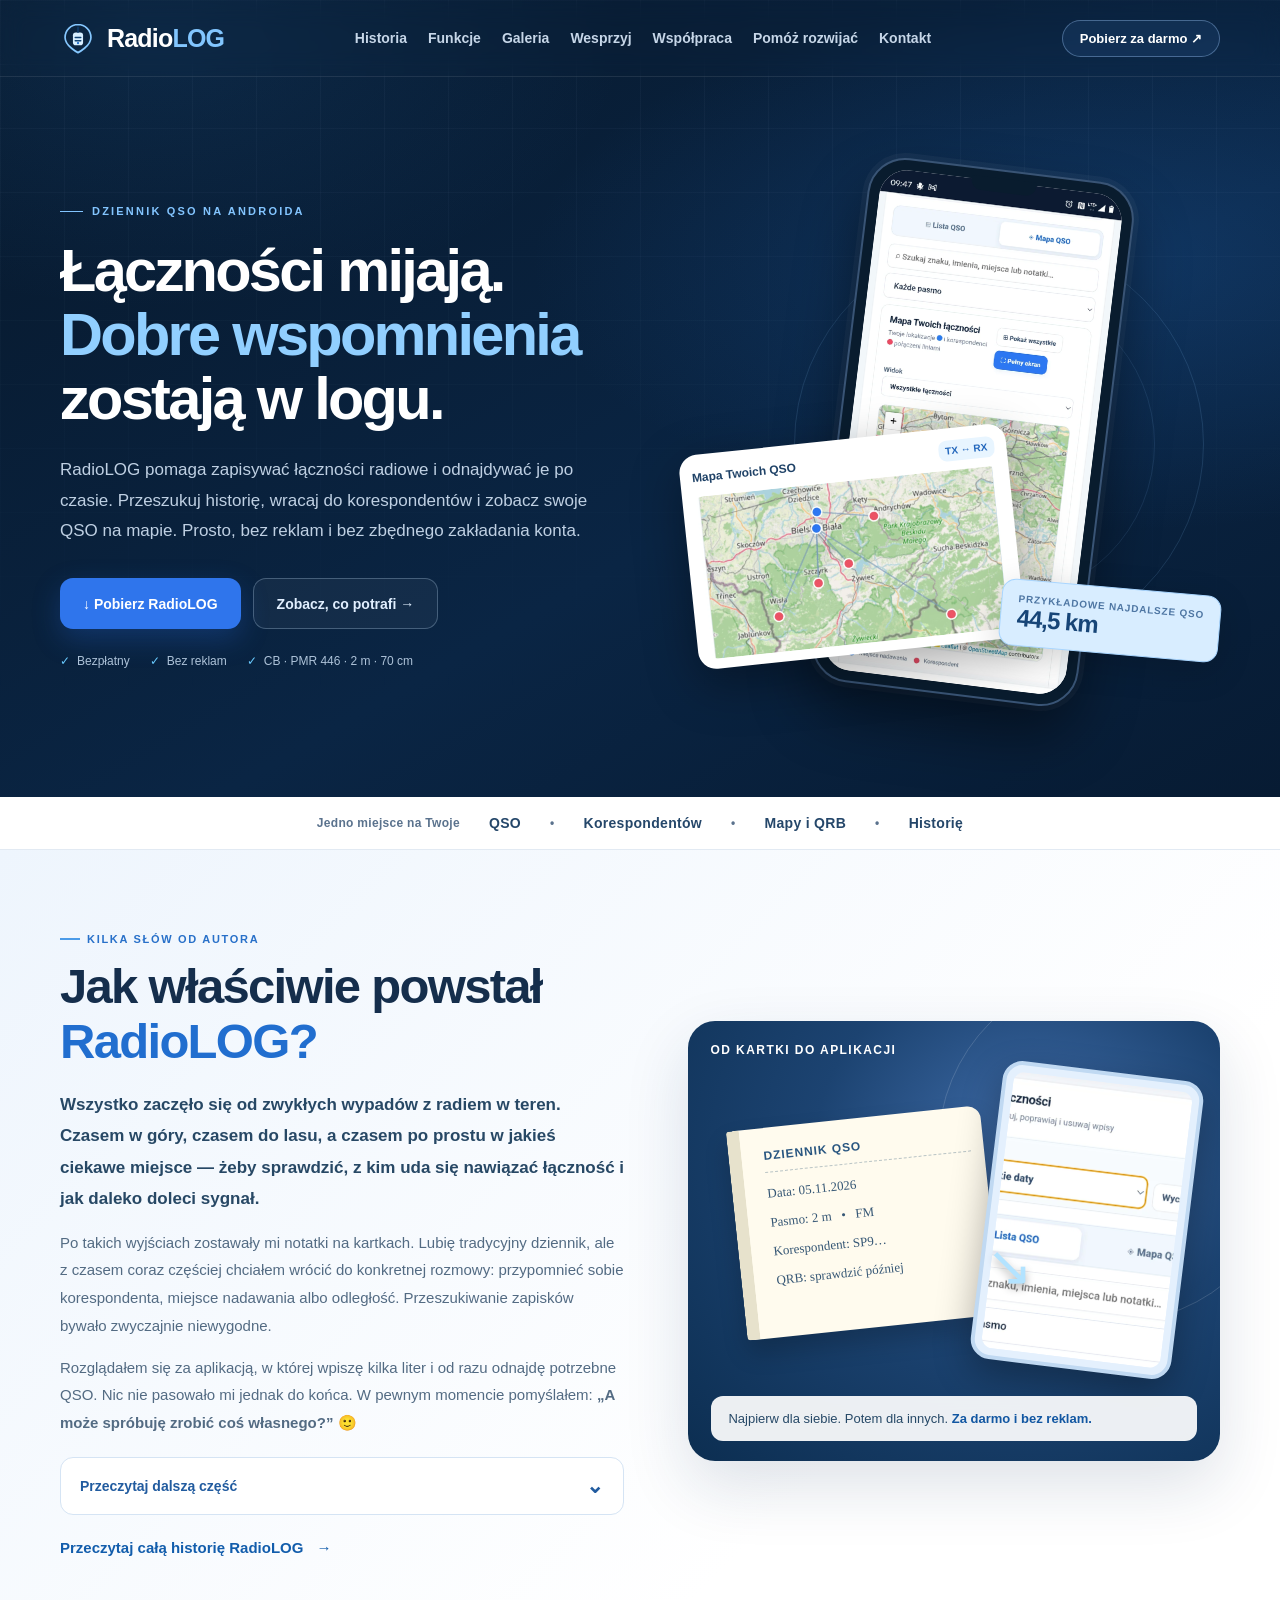
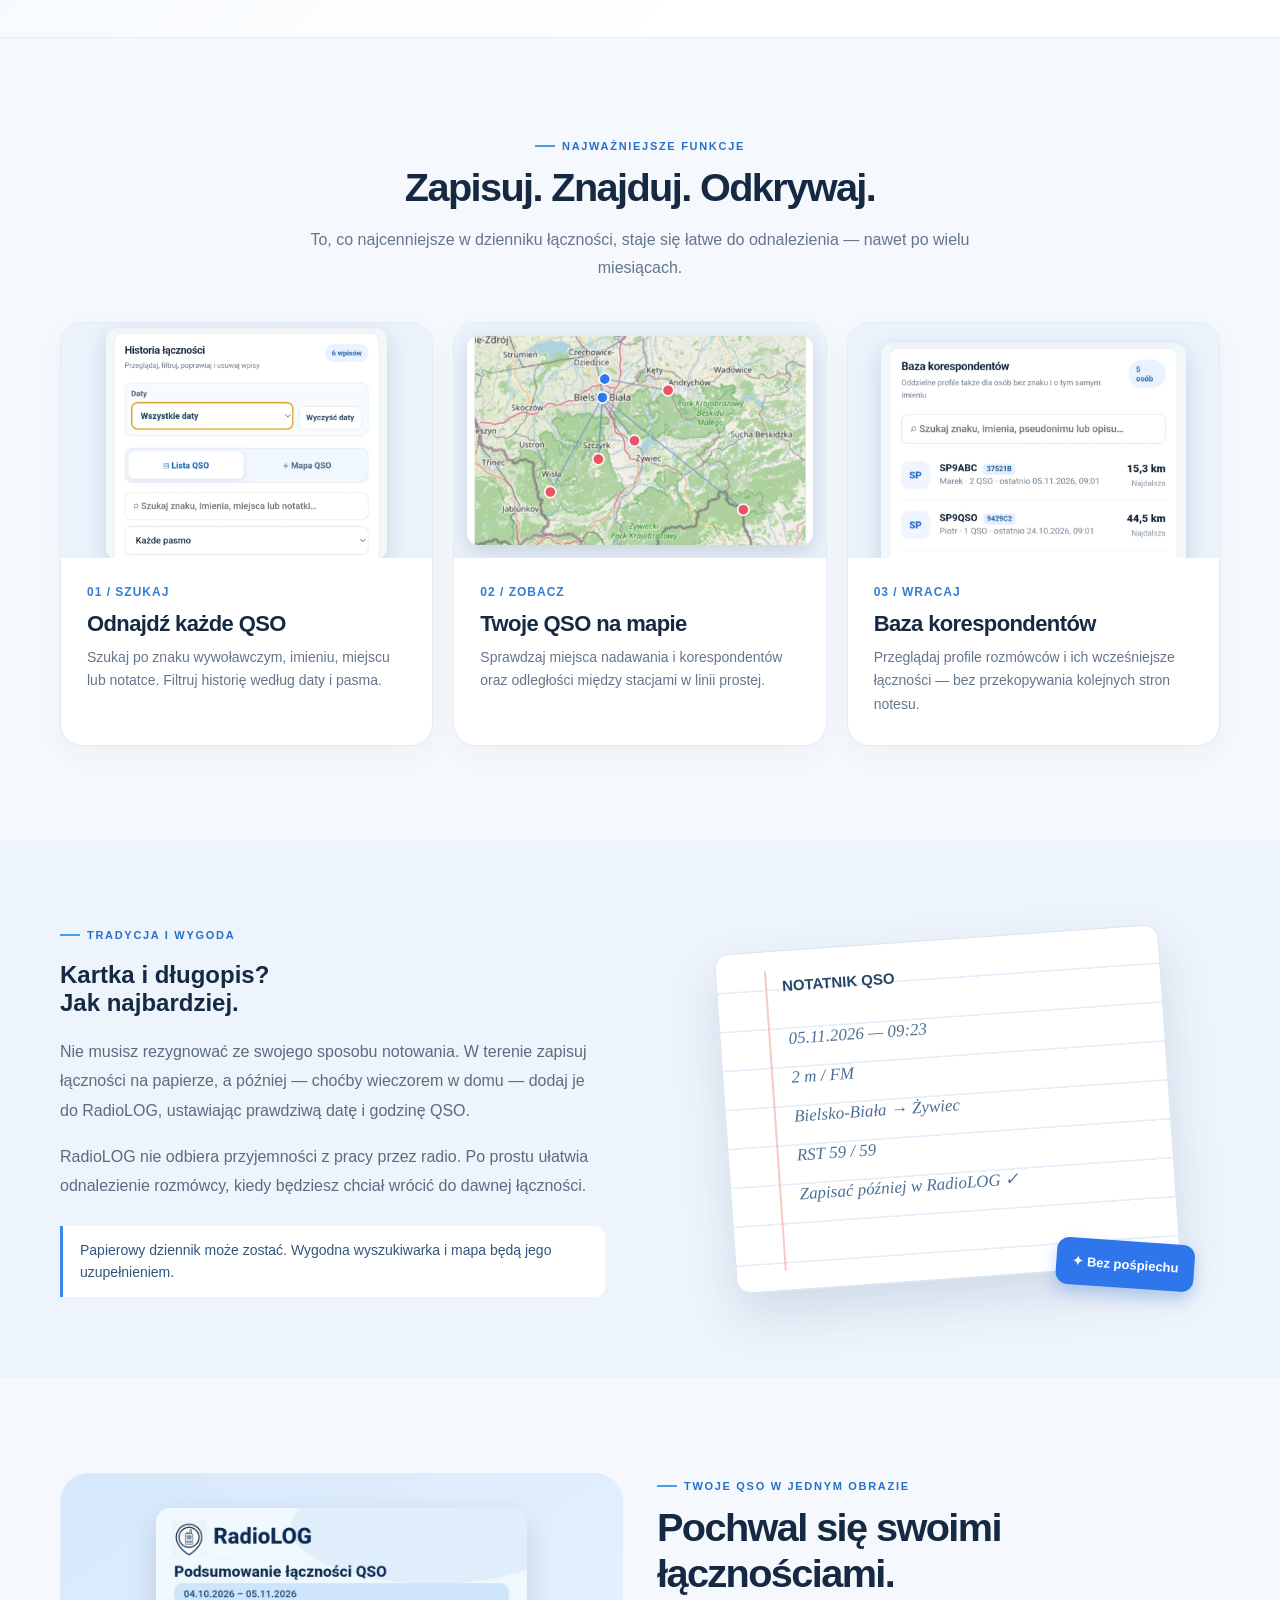
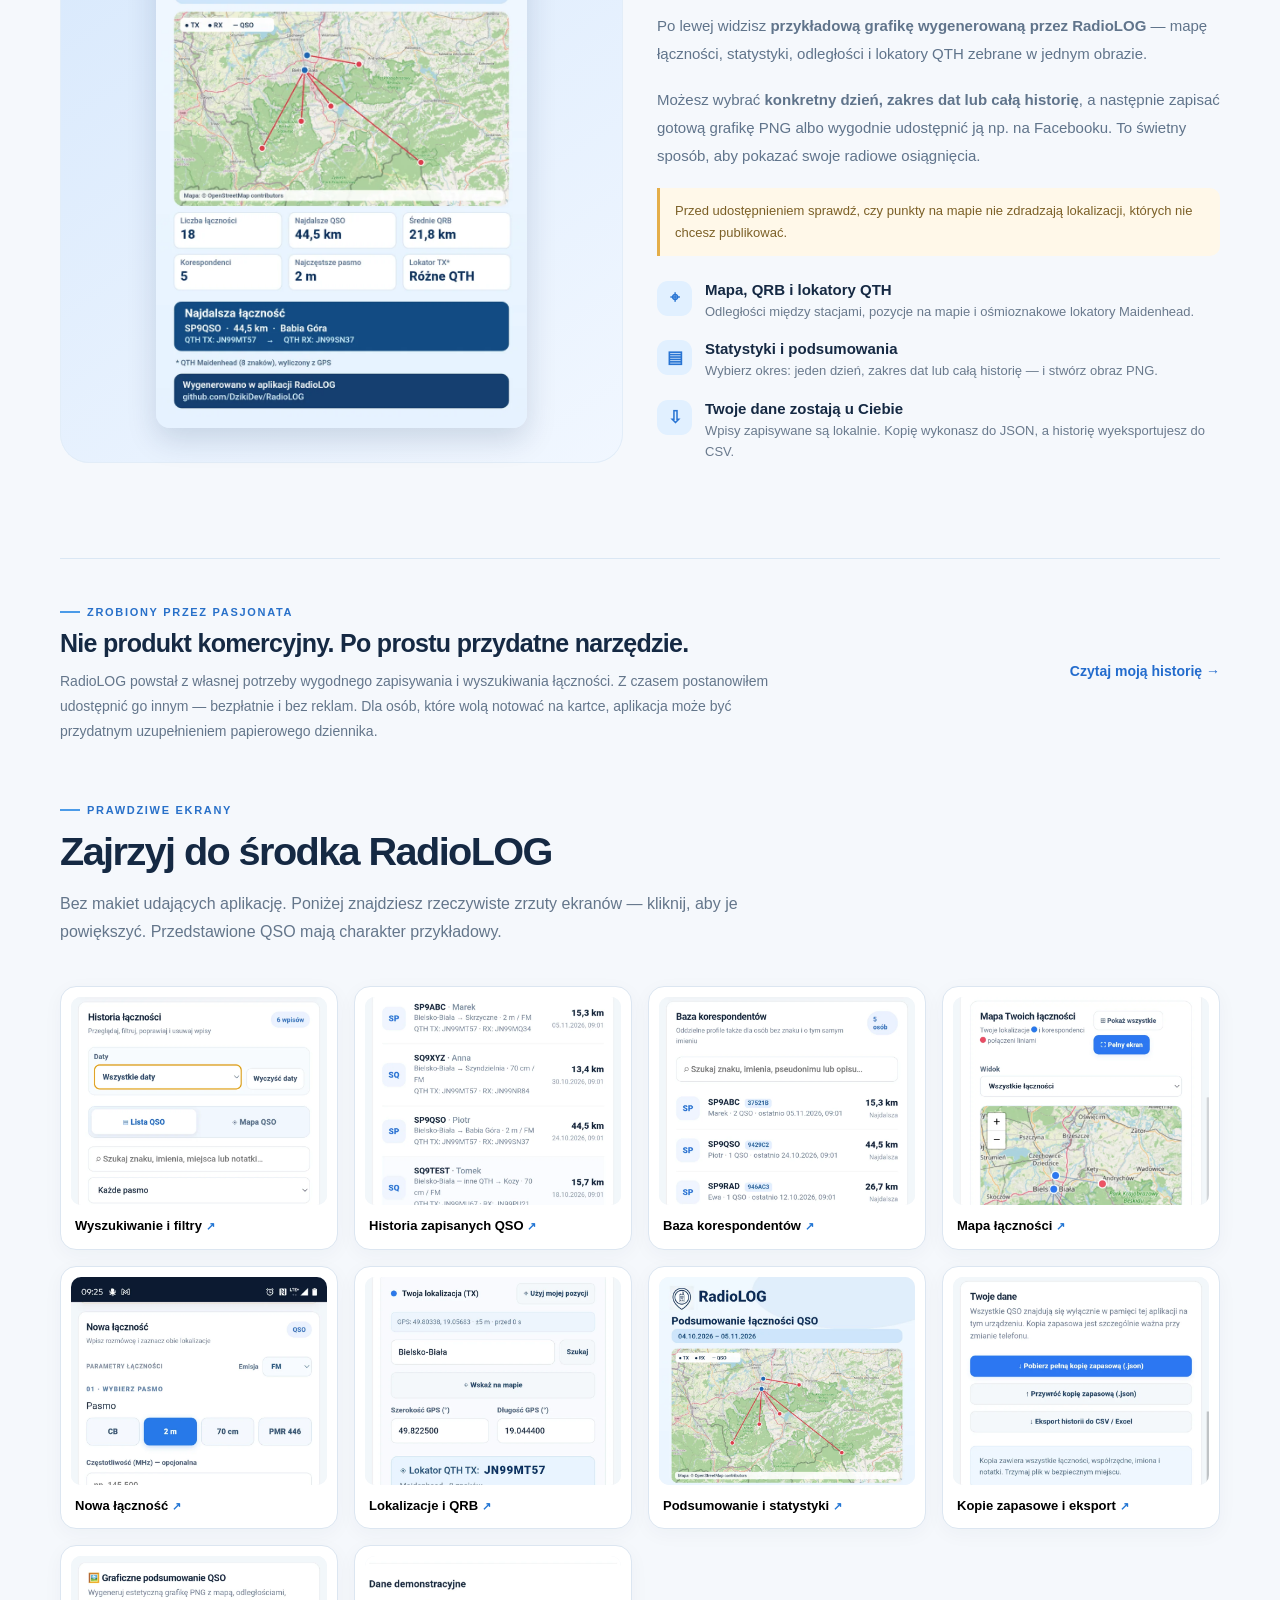
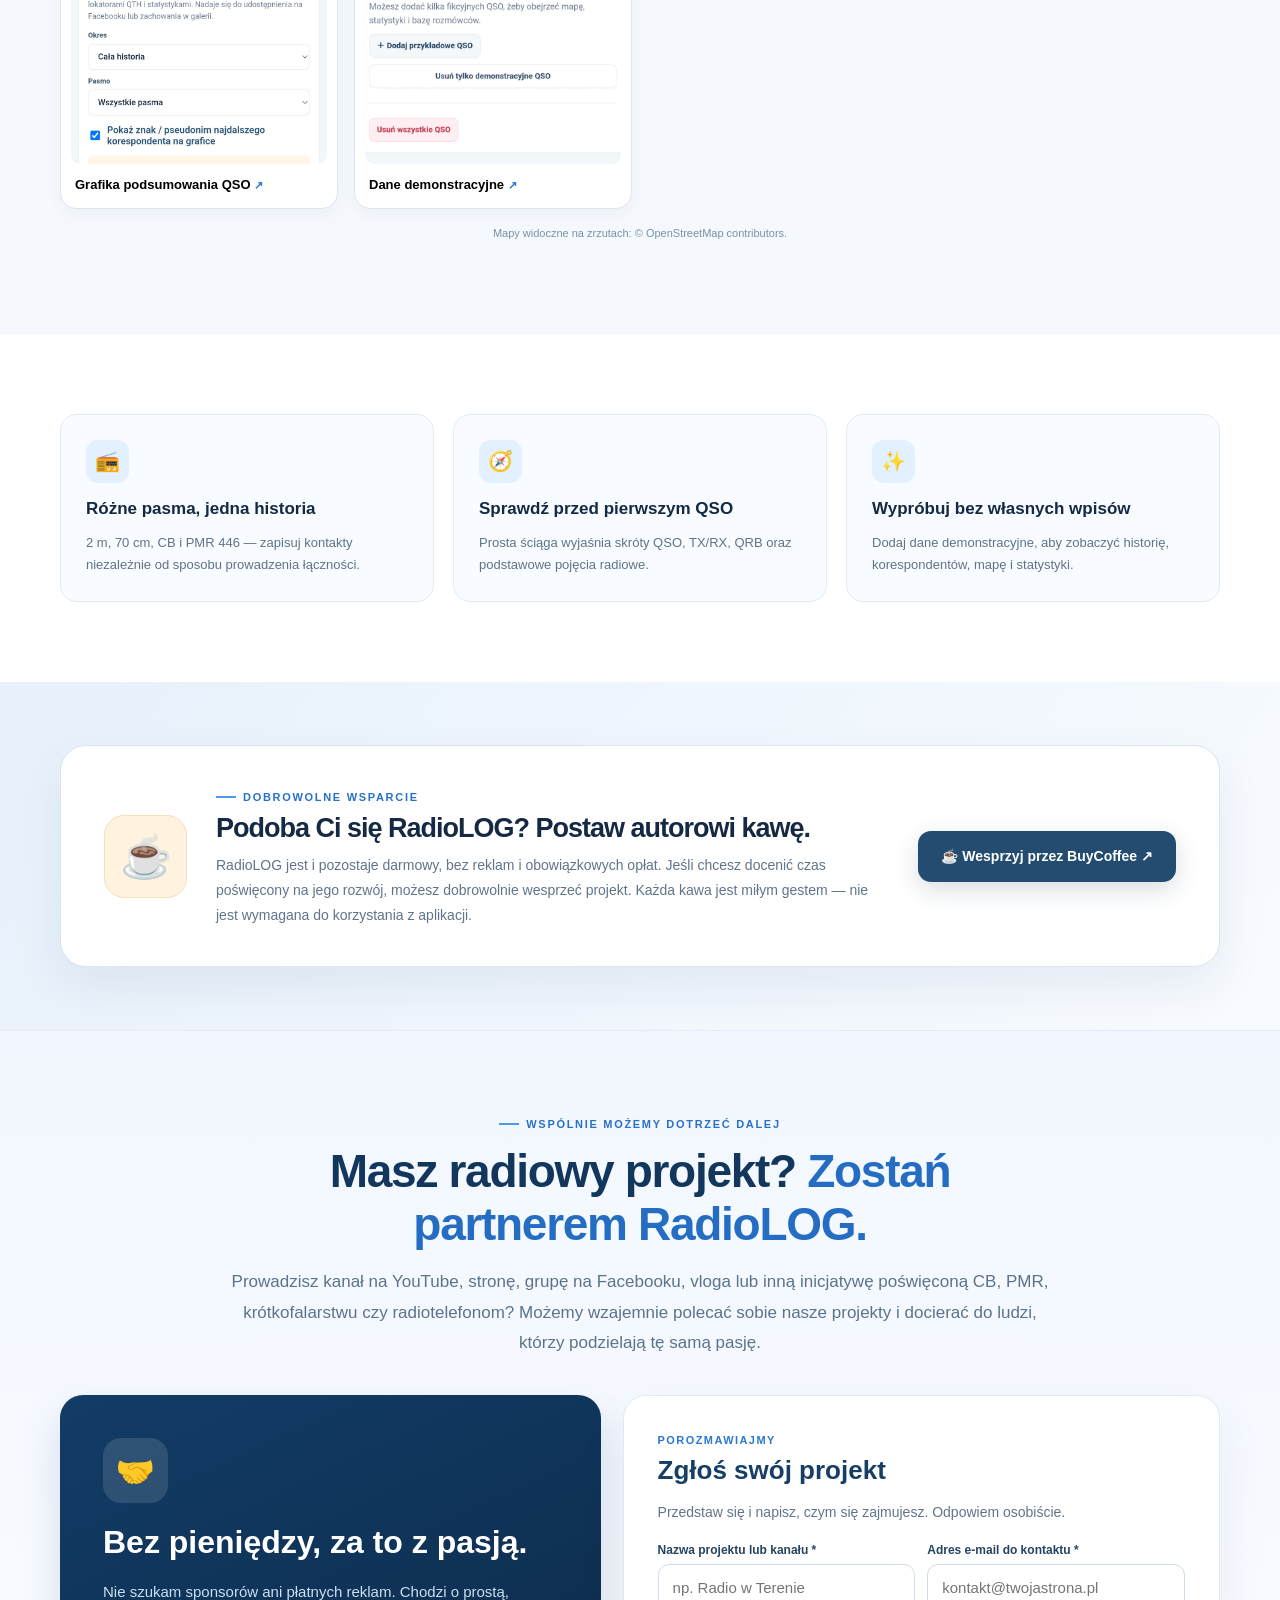
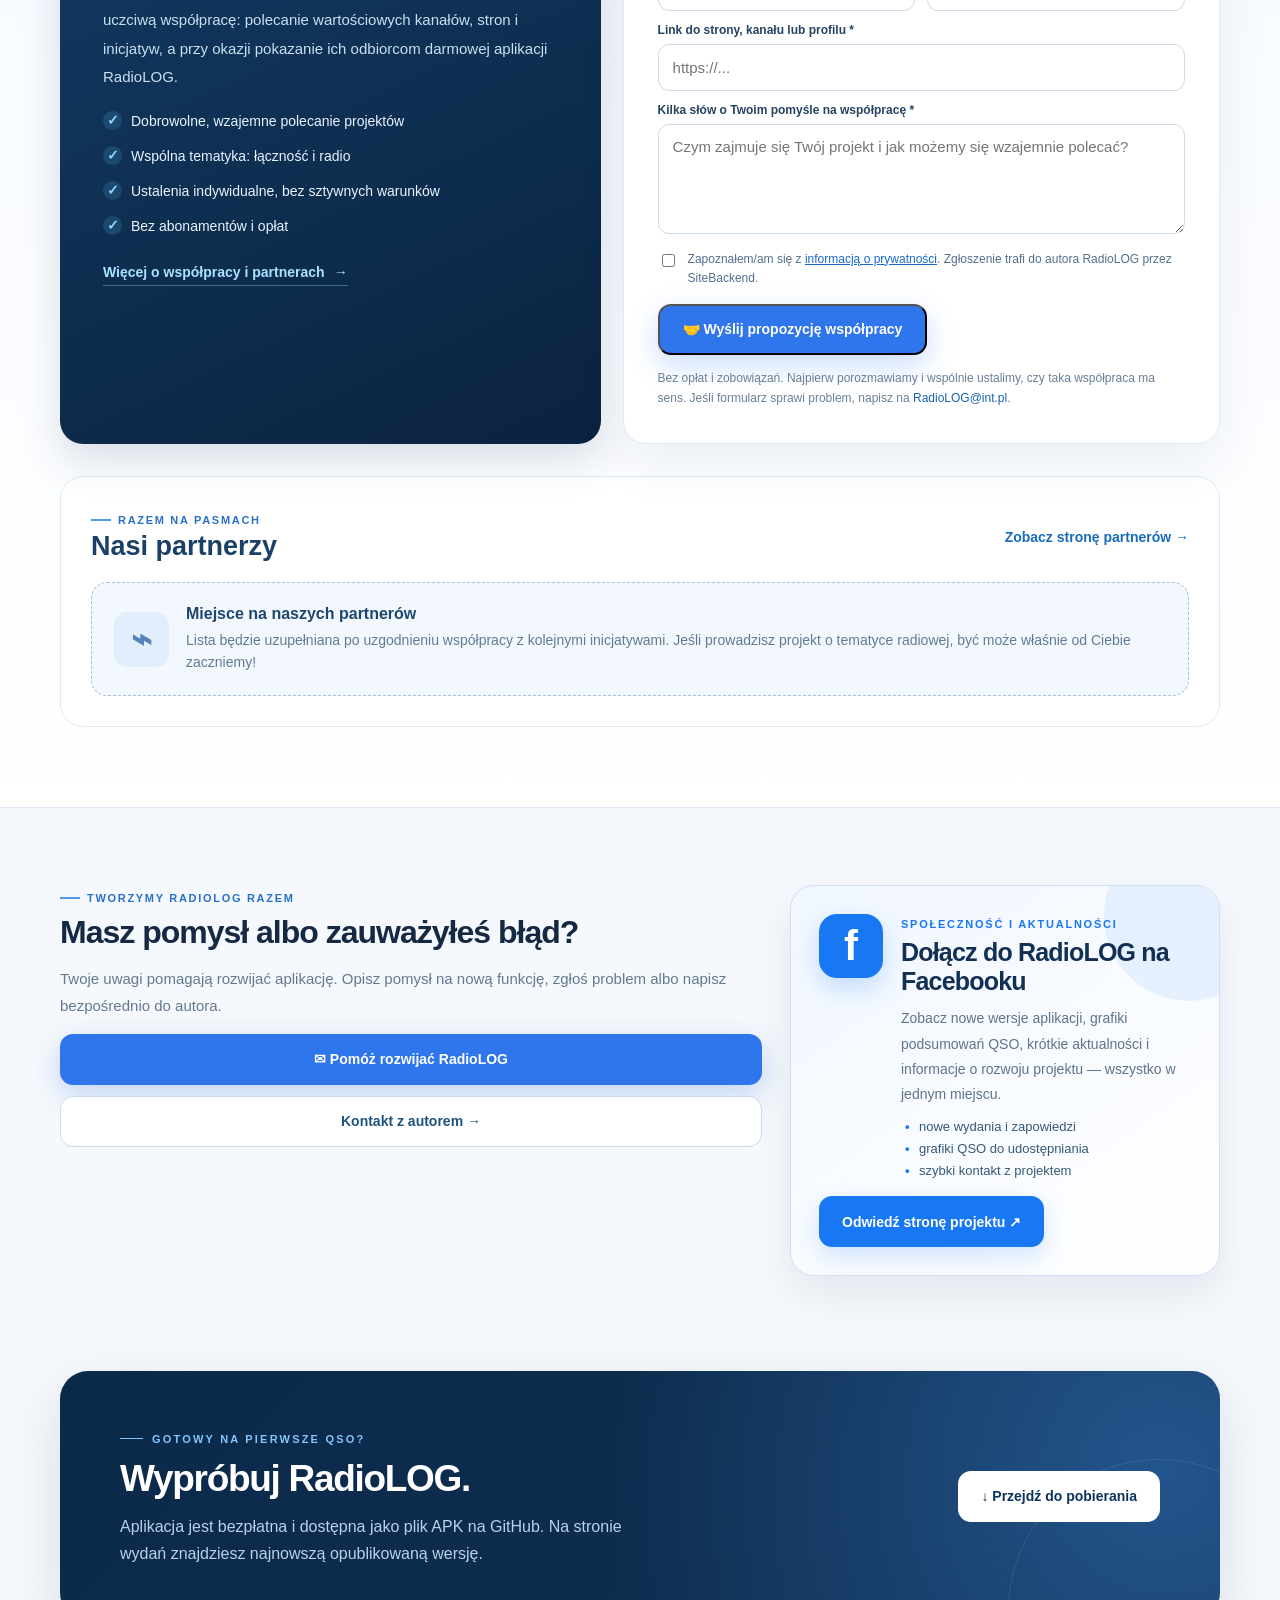
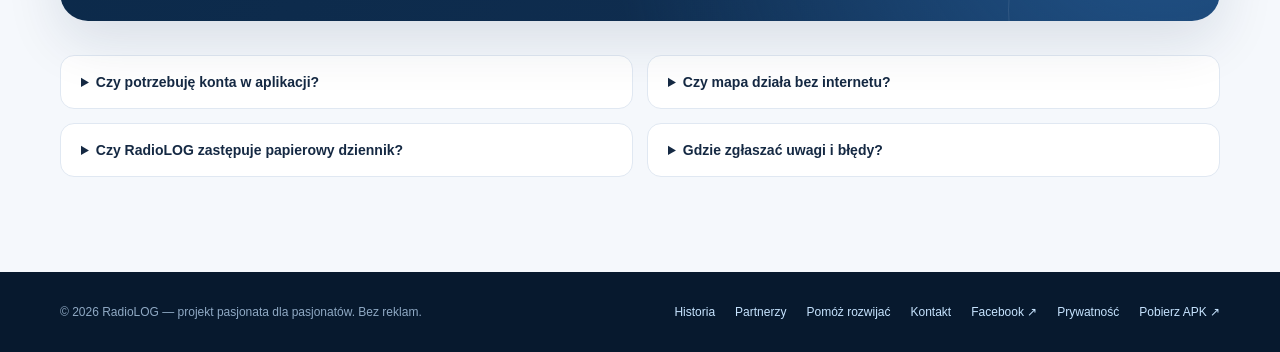
==== commit 605095b8: "Add files via upload RadioLOG V5.2 - Partnerzy i współpraca" ====
--- a/index.html
+++ b/index.html
@@ -21,7 +21,7 @@
 <div class="dark-top">
  <header class="site-header"><div class="container nav">
   <a class="brand" href="#start" aria-label="RadioLOG — początek strony"><svg aria-hidden="true" width="36" height="36" viewBox="0 0 64 64" fill="none"><path d="M32 8C19.3 8 9 18.3 9 31c0 15.3 23 27 23 27s23-11.7 23-27C55 18.3 44.7 8 32 8Z" stroke="#86c8ff" stroke-width="3"/><rect x="23" y="22" width="18" height="23" rx="5" fill="#d8efff"/><path d="M32 13v9m-5 9h10m-10 6h10" stroke="#114273" stroke-width="2.5" stroke-linecap="round"/><circle cx="32" cy="41" r="2" fill="#1b69cc"/></svg><b>Radio<span>LOG</span></b></a>
-  <nav class="nav-links" id="site-nav" aria-label="Nawigacja główna"><a href="#historia">Historia</a><a href="#funkcje">Funkcje</a><a href="#galeria">Galeria</a><a href="#wspieraj">Wesprzyj</a><a href="pomoz.html">Pomóż rozwijać</a><a href="kontakt.html">Kontakt</a></nav>
+  <nav class="nav-links" id="site-nav" aria-label="Nawigacja główna"><a href="#historia">Historia</a><a href="#funkcje">Funkcje</a><a href="#galeria">Galeria</a><a href="#wspieraj">Wesprzyj</a><a href="partnerzy.html">Współpraca</a><a href="pomoz.html">Pomóż rozwijać</a><a href="kontakt.html">Kontakt</a></nav>
   <button type="button" class="nav-menu-btn" aria-label="Otwórz menu" aria-expanded="false" aria-controls="site-nav">☰ <span>Menu</span></button>
   <a class="nav-cta" href="#pobierz">Pobierz za darmo ↗</a>
  </div></header>
@@ -43,36 +43,38 @@
 </div>
 <div class="mini-strip"><div class="container strip-row"><span>Jedno miejsce na Twoje</span><b>QSO</b><span>•</span><b>Korespondentów</b><span>•</span><b>Mapy i QRB</b><span>•</span><b>Historię</b></div></div>
 <section class="story-intro-section" id="historia">
- <div class="container story-intro-grid">
-  <div class="story-intro-text">
-   <span class="tag">Kilka słów od autora</span>
-   <h2>Jak właściwie powstał <span>RadioLOG?</span></h2>
-   <p class="story-intro-lead">Wszystko zaczęło się całkiem zwyczajnie. Od wyjść z radiem w teren, paru zapisanych na kartce łączności i myśli: „Fajnie byłoby móc do nich łatwo wrócić”.</p>
-   <p>Chodziłem z radiem w góry, do lasu i w inne ciekawe miejsca, próbując nawiązać łączności. Po pewnym czasie chciałem sobie przypomnieć, z kim rozmawiałem, skąd nadawałem i jak daleko znajdował się rozmówca. Przeglądanie notatek nie zawsze było wygodne.</p>
-   <p>Rozejrzałem się za gotową aplikacją, ale nic nie pasowało mi do końca. Pomyślałem więc: <strong>„A może zrobię coś dla siebie?”</strong> I tak, bez wielkiego planu, powstał początek RadioLOG.</p>
-   <details class="story-more">
-    <summary>Przeczytaj dalszą część <span aria-hidden="true">⌄</span></summary>
-    <div class="story-more-body">
-     <p>Najpierw chciałem po prostu zapisywać QSO. Kiedy zacząłem korzystać z własnego notatnika, pojawiły się następne pomysły: wyszukiwanie po znaku i miejscu, baza korespondentów, mapa, obliczanie odległości i statystyki. Jedna rzecz pociągała za sobą kolejną.</p>
-     <p>W końcu doszedłem do wniosku, że jeśli mnie taka aplikacja się przydaje, może przyda się też komuś innemu. Dlatego udostępniam ją za darmo i bez reklam. Nie stoi za nią firma — to po prostu mój projekt rozwijany w wolnym czasie.</p>
-    </div>
-   </details>
-   <a class="story-read-link" href="historia.html">Poznaj całą historię RadioLOG <span aria-hidden="true">→</span></a>
-  </div>
-  <div class="story-intro-art">
-   <div class="story-art-label">Od kartki do aplikacji</div>
-   <div class="story-note" aria-label="Przykładowy zapis łączności na kartce">
-    <span>DZIENNIK QSO</span>
-    <span>Data: 05.11.2026</span>
-    <span>Pasmo: 2 m &nbsp; • &nbsp; FM</span>
-    <span>Korespondent: SP9…</span>
-    <span>QRB: sprawdzić później</span>
-   </div>
-   <div class="story-to-phone" aria-hidden="true">↘</div>
-   <div class="story-screen"><img src="assets/filtry-qso.webp" alt="Prawdziwy ekran wyszukiwania łączności QSO w RadioLOG" loading="lazy"></div>
-   <div class="story-art-caption">Najpierw dla siebie. Potem dla innych. <strong>Za darmo i bez reklam.</strong></div>
-  </div>
- </div>
+<div class="container story-intro-grid">
+<div class="story-intro-text">
+<span class="tag">Kilka słów od autora</span>
+<h2>Jak właściwie powstał <span>RadioLOG?</span></h2>
+<p class="story-intro-lead">Wszystko zaczęło się od zwykłych wypadów z radiem w teren. Czasem w góry, czasem do lasu, a czasem po prostu w jakieś ciekawe miejsce — żeby sprawdzić, z kim uda się nawiązać łączność i jak daleko doleci sygnał.</p>
+<p>Po takich wyjściach zostawały mi notatki na kartkach. Lubię tradycyjny dziennik, ale z czasem coraz częściej chciałem wrócić do konkretnej rozmowy: przypomnieć sobie korespondenta, miejsce nadawania albo odległość. Przeszukiwanie zapisków bywało zwyczajnie niewygodne.</p>
+<p>Rozglądałem się za aplikacją, w której wpiszę kilka liter i od razu odnajdę potrzebne QSO. Nic nie pasowało mi jednak do końca. W pewnym momencie pomyślałem: <strong>„A może spróbuję zrobić coś własnego?”</strong> 🙂</p>
+<details class="story-more">
+<summary>Przeczytaj dalszą część <span aria-hidden="true">⌄</span></summary>
+<div class="story-more-body">
+<p>Na początku RadioLOG miał być tylko prostym elektronicznym notatnikiem. Kiedy zacząłem z niego korzystać, pojawiły się kolejne potrzeby. Najpierw wygodne wyszukiwanie zapisanych łączności i korespondentów — bo przecież po to prowadzi się historię, żeby można było później łatwo do niej wrócić.</p>
+<p>Potem przyszła kolej na lokalizacje. Skoro zapisuję, skąd nadawałem i gdzie był rozmówca, to czemu nie pokazać obu miejsc na mapie i automatycznie nie policzyć odległości? Tak doszły mapa QSO, QRB, a później również GPS, statystyki, kopie zapasowe i graficzne podsumowania łączności.</p>
+<p>Nie oznacza to wcale rezygnacji z kartki i długopisu. Sam lubię notować w terenie. RadioLOG pozwala później spokojnie przepisać QSO z właściwą datą i godziną — a kiedy trzeba coś znaleźć, wyszukiwarka i mapa są już pod ręką.</p>
+<p>W końcu pomyślałem, że skoro to narzędzie pomaga mnie, może przyda się też innym. Dlatego udostępniłem je <strong>za darmo, bez reklam i płatnych funkcji</strong>. Nie stoi za nim firma ani wielki zespół — to mój prywatny projekt rozwijany w wolnym czasie.</p>
+</div>
+</details>
+<a class="story-read-link" href="historia.html">Przeczytaj całą historię RadioLOG <span aria-hidden="true">→</span></a>
+</div>
+<div class="story-intro-art">
+<div class="story-art-label">Od kartki do aplikacji</div>
+<div aria-label="Przykładowy zapis łączności na kartce" class="story-note">
+<span>DZIENNIK QSO</span>
+<span>Data: 05.11.2026</span>
+<span>Pasmo: 2 m   •   FM</span>
+<span>Korespondent: SP9…</span>
+<span>QRB: sprawdzić później</span>
+</div>
+<div aria-hidden="true" class="story-to-phone">↘</div>
+<div class="story-screen"><img alt="Prawdziwy ekran wyszukiwania łączności QSO w RadioLOG" loading="lazy" src="assets/filtry-qso.webp"/></div>
+<div class="story-art-caption">Najpierw dla siebie. Potem dla innych. <strong>Za darmo i bez reklam.</strong></div>
+</div>
+</div>
 </section>
 <section class="section container" id="funkcje"><div class="section-head center"><span class="tag">Najważniejsze funkcje</span><h2>Zapisuj. Znajduj. Odkrywaj.</h2><p>To, co najcenniejsze w dzienniku łączności, staje się łatwe do odnalezienia — nawet po wielu miesiącach.</p></div>
  <div class="features">
@@ -117,11 +119,52 @@
  <div class="more-card"><div class="mark">✨</div><b>Wypróbuj bez własnych wpisów</b><p>Dodaj dane demonstracyjne, aby zobaczyć historię, korespondentów, mapę i statystyki.</p></div>
  </div></section>
 <section class="support-wrap" id="wspieraj"><div class="container"><div class="support-panel"><div class="support-cup" aria-hidden="true">☕</div><div class="support-text"><span class="tag">Dobrowolne wsparcie</span><h2>Podoba Ci się RadioLOG? Postaw autorowi kawę.</h2><p>RadioLOG jest i pozostaje darmowy, bez reklam i obowiązkowych opłat. Jeśli chcesz docenić czas poświęcony na jego rozwój, możesz dobrowolnie wesprzeć projekt. Każda kawa jest miłym gestem — nie jest wymagana do korzystania z aplikacji.</p></div><a class="btn btn-coffee" href="https://buycoffee.to/wojtasp" target="_blank" rel="noopener noreferrer">☕ Wesprzyj przez BuyCoffee ↗</a></div></div></section>
+
+<section class="partner-spotlight" id="wspolpraca" aria-labelledby="partner-home-title">
+ <div class="container">
+  <div class="partner-spotlight-head">
+   <span class="tag">Wspólnie możemy dotrzeć dalej</span>
+   <h2 id="partner-home-title">Masz radiowy projekt? <span>Zostań partnerem RadioLOG.</span></h2>
+   <p>Prowadzisz kanał na YouTube, stronę, grupę na Facebooku, vloga lub inną inicjatywę poświęconą CB, PMR, krótkofalarstwu czy radiotelefonom? Możemy wzajemnie polecać sobie nasze projekty i docierać do ludzi, którzy podzielają tę samą pasję.</p>
+  </div>
+  <div class="partner-spotlight-grid">
+   <div class="partner-intro-panel">
+    <div class="partner-symbol" aria-hidden="true">🤝</div>
+    <h3>Bez pieniędzy, za to z pasją.</h3>
+    <p>Nie szukam sponsorów ani płatnych reklam. Chodzi o prostą, uczciwą współpracę: polecanie wartościowych kanałów, stron i inicjatyw, a przy okazji pokazanie ich odbiorcom darmowej aplikacji RadioLOG.</p>
+    <ul class="partner-benefits"><li>Dobrowolne, wzajemne polecanie projektów</li><li>Wspólna tematyka: łączność i radio</li><li>Ustalenia indywidualne, bez sztywnych warunków</li><li>Bez abonamentów i opłat</li></ul>
+    <a class="partner-more-link" href="partnerzy.html">Więcej o współpracy i partnerach <span aria-hidden="true">→</span></a>
+   </div>
+   <div class="partner-form-panel"><span class="partner-form-eyebrow">Porozmawiajmy</span><h3>Zgłoś swój projekt</h3><p>Przedstaw się i napisz, czym się zajmujesz. Odpowiem osobiście.</p>
+<form class="partner-form compact-partner-form" data-radiolog-form action="https://api.sitebackend.com/forms/ja3kaj67bz" method="POST">
+      <input type="hidden" name="Temat" value="RadioLOG — propozycja bezpłatnej współpracy" />
+      <input type="hidden" name="Formularz" value="Zostań partnerem — strona główna" />
+      <div class="form-honey" aria-hidden="true"><label for="partner-home-antispam">To pole pozostaw puste</label><input id="partner-home-antispam" name="_gotcha" autocomplete="off" tabindex="-1" /></div>
+      <div class="form-row">
+        <div class="form-field"><label class="form-label" for="partner-home-project">Nazwa projektu lub kanału *</label><input class="field" id="partner-home-project" name="Nazwa projektu" maxlength="130" placeholder="np. Radio w Terenie" required /></div>
+        <div class="form-field"><label class="form-label" for="partner-home-email">Adres e-mail do kontaktu *</label><input class="field" id="partner-home-email" type="email" name="email" maxlength="160" placeholder="kontakt@twojastrona.pl" autocomplete="email" required /></div>
+      </div>
+      <div class="form-field"><label class="form-label" for="partner-home-link">Link do strony, kanału lub profilu *</label><input class="field" id="partner-home-link" name="Link do projektu" type="url" maxlength="300" placeholder="https://..." required /></div>
+      
+      <div class="form-field"><label class="form-label" for="partner-home-message">Kilka słów o Twoim pomyśle na współpracę *</label><textarea class="field field-area" id="partner-home-message" name="Wiadomość" maxlength="4000" rows="4" placeholder="Czym zajmuje się Twój projekt i jak możemy się wzajemnie polecać?" required></textarea></div>
+      <label class="form-privacy"><input type="checkbox" name="Potwierdzenie informacji o prywatności" value="Tak" required /><span>Zapoznałem/am się z <a href="prywatnosc.html" target="_blank" rel="noopener noreferrer">informacją o prywatności</a>. Zgłoszenie trafi do autora RadioLOG przez SiteBackend.</span></label>
+      <button type="submit" class="btn btn-primary partner-submit">🤝 Wyślij propozycję współpracy</button>
+      <p class="partner-form-help">Bez opłat i zobowiązań. Najpierw porozmawiamy i wspólnie ustalimy, czy taka współpraca ma sens. Jeśli formularz sprawi problem, napisz na <a href="mailto:RadioLOG@int.pl?subject=Wsp%C3%B3%C5%82praca%20RadioLOG">RadioLOG@int.pl</a>.</p>
+      <div class="preview-feedback" role="status" aria-live="polite"></div>
+    </form></div>
+  </div>
+  <div class="partner-home-list"><div class="partner-list-heading"><div><span class="tag">Razem na pasmach</span><h3>Nasi partnerzy</h3></div><a href="partnerzy.html">Zobacz stronę partnerów →</a></div>
+<div class="partner-empty">
+ <span class="partner-empty-symbol" aria-hidden="true">⌁</span>
+ <div><strong>Miejsce na naszych partnerów</strong><p>Lista będzie uzupełniana po uzgodnieniu współpracy z kolejnymi inicjatywami. Jeśli prowadzisz projekt o tematyce radiowej, być może właśnie od Ciebie zaczniemy!</p></div>
+ </div></div>
+ </div>
+</section>
 <section class="community container"><div class="community-head"><span class="tag">Tworzymy RadioLOG razem</span><h2>Masz pomysł albo zauważyłeś błąd?</h2><p>Twoje uwagi pomagają rozwijać aplikację. Opisz pomysł na nową funkcję, zgłoś problem albo napisz bezpośrednio do autora.</p><div class="community-actions"><a class="btn btn-primary" href="pomoz.html">✉ Pomóż rozwijać RadioLOG</a><a class="btn btn-outline" href="kontakt.html">Kontakt z autorem →</a></div></div><aside class="facebook-callout" aria-label="Oficjalna strona RadioLOG na Facebooku"><div class="facebook-badge">f</div><div class="facebook-copy"><span class="fb-mini">Społeczność i aktualności</span><h3>Dołącz do RadioLOG na Facebooku</h3><p>Zobacz nowe wersje aplikacji, grafiki podsumowań QSO, krótkie aktualności i informacje o rozwoju projektu — wszystko w jednym miejscu.</p><ul class="facebook-points"><li>nowe wydania i zapowiedzi</li><li>grafiki QSO do udostępniania</li><li>szybki kontakt z projektem</li></ul></div><a class="btn btn-facebook facebook-btn" href="https://www.facebook.com/share/1P5EZs68ao/" target="_blank" rel="noopener noreferrer">Odwiedź stronę projektu ↗</a></aside></section>
 <section class="download-section container" id="pobierz"><div class="download-block"><div><span class="eyebrow">Gotowy na pierwsze QSO?</span><h2>Wypróbuj RadioLOG.</h2><p>Aplikacja jest bezpłatna i dostępna jako plik APK na GitHub. Na stronie wydań znajdziesz najnowszą opublikowaną wersję.</p></div><a class="btn btn-light" href="https://github.com/DzikiDev/RadioLOG/releases" target="_blank" rel="noopener noreferrer">↓ Przejdź do pobierania</a></div>
  <div class="faq"><details><summary>Czy potrzebuję konta w aplikacji?</summary><p>Nie. RadioLOG działa bez obowiązkowego logowania. Dane QSO są zapisywane lokalnie na urządzeniu.</p></details><details><summary>Czy mapa działa bez internetu?</summary><p>Nie. Do wyświetlania mapy potrzebne jest połączenie z internetem. Same wpisy QSO przechowywane są lokalnie.</p></details><details><summary>Czy RadioLOG zastępuje papierowy dziennik?</summary><p>Nie musi. Możesz najpierw zanotować QSO na kartce, a dopiero później wprowadzić je do aplikacji z właściwą datą i godziną.</p></details><details><summary>Gdzie zgłaszać uwagi i błędy?</summary><p>Projekt ma repozytorium na <a style="color:#216dd5;font-weight:700" href="https://github.com/DzikiDev/RadioLOG" target="_blank" rel="noopener noreferrer">GitHub</a>. Możesz już teraz wysłać <a href="pomoz.html" style="color:#216dd5;font-weight:750">zgłoszenie błędu lub pomysłu</a> albo skorzystać z formularza <a href="kontakt.html" style="color:#216dd5;font-weight:750">kontaktowego</a>.</p></details></div>
 </section>
 </main>
-<footer class="footer"><div class="container footer-row"><div>© 2026 RadioLOG — projekt pasjonata dla pasjonatów. Bez reklam.</div><div class="footer-links"><a href="historia.html">Historia</a><a href="pomoz.html">Pomóż rozwijać</a><a href="kontakt.html">Kontakt</a><a href="https://www.facebook.com/share/1P5EZs68ao/" target="_blank" rel="noopener noreferrer">Facebook ↗</a><a href="prywatnosc.html">Prywatność</a><a href="https://github.com/DzikiDev/RadioLOG/releases" target="_blank" rel="noopener noreferrer">Pobierz APK ↗</a></div></div></footer>
+<footer class="footer"><div class="container footer-row"><div>© 2026 RadioLOG — projekt pasjonata dla pasjonatów. Bez reklam.</div><div class="footer-links"><a href="historia.html">Historia</a><a href="partnerzy.html">Partnerzy</a><a href="pomoz.html">Pomóż rozwijać</a><a href="kontakt.html">Kontakt</a><a href="https://www.facebook.com/share/1P5EZs68ao/" target="_blank" rel="noopener noreferrer">Facebook ↗</a><a href="prywatnosc.html">Prywatność</a><a href="https://github.com/DzikiDev/RadioLOG/releases" target="_blank" rel="noopener noreferrer">Pobierz APK ↗</a></div></div></footer>
 <dialog class="modal" id="screen-dialog" aria-labelledby="dialog-title"><div class="modal-bar"><span class="modal-title" id="dialog-title">Zrzut ekranu RadioLOG</span><button type="button" class="modal-close" id="dialog-close" aria-label="Zamknij podgląd">×</button></div><div class="modal-body"><img class="modal-image" id="dialog-image" alt=""></div></dialog>
 </body></html>
--- a/style.css
+++ b/style.css
@@ -127,3 +127,66 @@
 @media(max-width:1050px){.story-intro-grid{gap:30px}.story-article-layout{grid-template-columns:minmax(0,1fr) 240px;gap:16px}.nav-links{gap:11px}}
 @media(max-width:800px){.story-intro-section{padding:60px 0}.story-intro-grid{grid-template-columns:1fr;gap:24px}.story-intro-art{max-width:600px;width:100%;margin:auto}.story-article-layout{grid-template-columns:1fr}.story-sidebar{grid-template-columns:repeat(2,1fr)}.story-main{padding:40px 0 65px}}
 @media(max-width:540px){.story-intro-section{padding:48px 0 60px}.story-intro-text h2{font-size:33px}.story-intro-text .story-intro-lead{font-size:16px}.story-intro-text p{font-size:14px}.story-intro-art{height:335px}.story-note{width:50%;min-height:169px;font-size:10px;gap:9px;padding:15px 10px 11px 15px}.story-screen{height:229px;right:5%;top:14%}.story-to-phone{font-size:37px;left:54%;top:53%}.story-art-caption{bottom:14px;left:14px;right:14px;font-size:11px;padding:10px}.story-art-label{font-size:10px}.story-article{padding:22px 19px}.story-article p{font-size:15px}.story-article .story-first{font-size:17px}.story-sidebar{grid-template-columns:1fr}.story-picture{padding:15px 10px 12px}.story-article-actions .btn{width:100%}}
+
+
+/* RadioLOG V5.2 — Partnerzy / Współpraca */
+.partner-spotlight{padding:80px 0;background:linear-gradient(180deg,#f2f7ff 0%,#fff 100%);border-top:1px solid #e2ebf7;border-bottom:1px solid #e2ebf7}
+.partner-spotlight-head{max-width:825px;margin:0 auto 36px;text-align:center}
+.partner-spotlight-head h2{font-size:clamp(30px,4vw,46px);line-height:1.14;color:#12365c;letter-spacing:-1.3px;margin:15px 0 17px}
+.partner-spotlight-head h2 span{color:#256cc3}
+.partner-spotlight-head p{color:#5c738b;line-height:1.8;font-size:17px}
+.partner-spotlight-grid{display:grid;grid-template-columns:minmax(0,.95fr) minmax(0,1.05fr);gap:22px;align-items:stretch}
+.partner-intro-panel{background:linear-gradient(155deg,#123c66 0%,#0b233f 100%);padding:clamp(24px,3.5vw,43px);border-radius:23px;color:#f4faff;box-shadow:0 18px 40px rgba(16,51,90,.14)}
+.partner-symbol{font-size:31px;display:flex;width:65px;height:65px;align-items:center;justify-content:center;background:rgba(255,255,255,.12);border-radius:18px;margin-bottom:20px}
+.partner-intro-panel h3{font-size:clamp(24px,2.6vw,32px);line-height:1.2;margin:0 0 17px;color:#fff}
+.partner-intro-panel p{font-size:15px;line-height:1.87;color:#cbdff0;margin:0 0 20px}
+.partner-benefits{list-style:none;margin:10px 0 26px;padding:0;display:grid;gap:14px}
+.partner-benefits li{color:#eaf4ff;font-size:14px;line-height:1.5;padding-left:28px;position:relative}
+.partner-benefits li:before{content:'✓';position:absolute;left:0;top:0;background:rgba(94,198,239,.17);color:#8bd7ff;font-weight:900;width:19px;height:19px;border-radius:50%;text-align:center;line-height:19px}
+.partner-more-link{display:inline-flex;align-items:center;gap:9px;font-weight:750;color:#a8e4ff;text-decoration:none;font-size:14px;border-bottom:1px solid rgba(168,228,255,.35);padding-bottom:5px}
+.partner-more-link:hover{color:#fff}
+.partner-form-panel{background:white;border:1px solid #dfeaf6;border-radius:23px;padding:clamp(21px,3vw,34px);box-shadow:0 20px 50px rgba(16,51,90,.065)}
+.partner-form-eyebrow{font-size:11px;letter-spacing:.13em;text-transform:uppercase;font-weight:850;color:#2c78cf}
+.partner-form-panel h3{font-size:26px;color:#173e65;margin:7px 0 8px}
+.partner-form-panel>p{font-size:14px;line-height:1.75;color:#61758a;margin-bottom:18px}
+.partner-form .form-field{margin-bottom:12px}
+.partner-form .form-row{gap:12px}
+.partner-form .field-area{min-height:110px}
+.partner-form .form-label{font-size:12px}
+.partner-form .field{max-width:100%}
+.partner-form .form-privacy{margin:12px 0 16px;font-size:12px;line-height:1.6}
+.partner-form-help{font-size:12px;color:#687f96;line-height:1.7;margin:13px 0 0}
+.partner-form-help a{color:#1764af}
+.partner-submit{max-width:100%;white-space:normal}
+.partner-home-list,.partner-page-list{margin-top:32px;background:#fff;border:1px solid #e0eaf4;border-radius:23px;padding:clamp(20px,3vw,30px)}
+.partner-list-heading{display:flex;gap:15px;align-items:center;justify-content:space-between;margin-bottom:15px;flex-wrap:wrap}
+.partner-list-heading h3,.partner-list-heading h2{font-size:clamp(22px,3vw,27px);color:#1b4065;margin:5px 0}
+.partner-list-heading a{font-size:14px;font-weight:750;color:#176cbe;text-decoration:none}
+.partner-empty{display:flex;align-items:center;gap:17px;background:#f3f8ff;border:1px dashed #a6bfda;border-radius:16px;padding:22px}
+.partner-empty-symbol{color:#5184b8;font-size:35px;font-weight:750;flex:0 0 55px;display:flex;align-items:center;justify-content:center;background:#e2eefc;border-radius:13px;height:55px}
+.partner-empty strong{font-size:16px;color:#1e476e}
+.partner-empty p{font-size:14px;line-height:1.6;color:#617b93;margin:6px 0 0}
+.partner-subhero h1{max-width:1000px;font-size:clamp(38px,5vw,54px)}
+.partner-page-main{padding:64px 0 90px}
+.partner-page-lead{display:grid;grid-template-columns:1.13fr .87fr;gap:36px;align-items:start}
+.partner-page-lead h2{font-size:clamp(27px,3.3vw,39px);line-height:1.18;letter-spacing:-.7px;color:#193e63;margin:15px 0}
+.partner-page-lead p{font-size:15px;line-height:1.9;color:#5a7189;margin:0 0 16px}
+.partner-page-points{display:grid;gap:13px}
+.partner-page-points>div{background:#f2f7fc;border:1px solid #e0eaf5;border-radius:15px;padding:18px 20px}
+.partner-page-points>div>span{font-size:12px;font-weight:850;color:#2274bd;letter-spacing:.06em}
+.partner-page-points strong{font-size:16px;color:#23486b;margin-left:12px}
+.partner-page-points p{font-size:13px;margin:8px 0 0}
+.partner-full-contact{display:grid;grid-template-columns:minmax(0,1fr) 300px;gap:24px;margin-top:48px;align-items:start}
+.partner-form-full h2{font-size:32px;color:#204c78;margin:11px 0}
+.partner-form-full>.partner-form{margin-top:22px}
+.partner-contact-aside{display:grid;gap:16px}
+.partner-aside-card{background:#f4f8fc;border:1px solid #e1eaf4;border-radius:19px;padding:24px}
+.partner-aside-card .partner-symbol{background:#e2eefc;margin-bottom:13px}
+.partner-aside-card h3{font-size:20px;color:#20456d;margin:0 0 10px}
+.partner-aside-card p{font-size:14px;line-height:1.8;color:#648097;margin:0 0 10px}
+.partner-email{font-weight:800;color:#1260af;overflow-wrap:anywhere}
+.partner-list-preface{font-size:15px;color:#607992;line-height:1.8;margin:0 0 16px}
+.partner-page-bottom{margin-top:28px;padding:24px 28px;border-radius:16px;background:#edf4fc;color:#476781;font-size:14px;line-height:1.7}
+.partner-page-bottom a{font-weight:800;color:#1767b7;text-decoration:none}
+@media(max-width:940px){.partner-spotlight-grid,.partner-page-lead,.partner-full-contact{grid-template-columns:1fr}.partner-contact-aside{grid-template-columns:repeat(2,minmax(0,1fr))}}
+@media(max-width:650px){.partner-spotlight{padding:52px 0}.partner-spotlight-head p{font-size:15px}.partner-page-main{padding:42px 0 65px}.partner-contact-aside{grid-template-columns:1fr}.partner-empty{align-items:flex-start;gap:13px;padding:17px}.partner-empty-symbol{flex-basis:40px;width:40px;height:40px;font-size:26px}.partner-form .form-row{grid-template-columns:1fr}.partner-intro-panel{padding:28px 23px}.partner-form-panel{padding:24px 19px}}
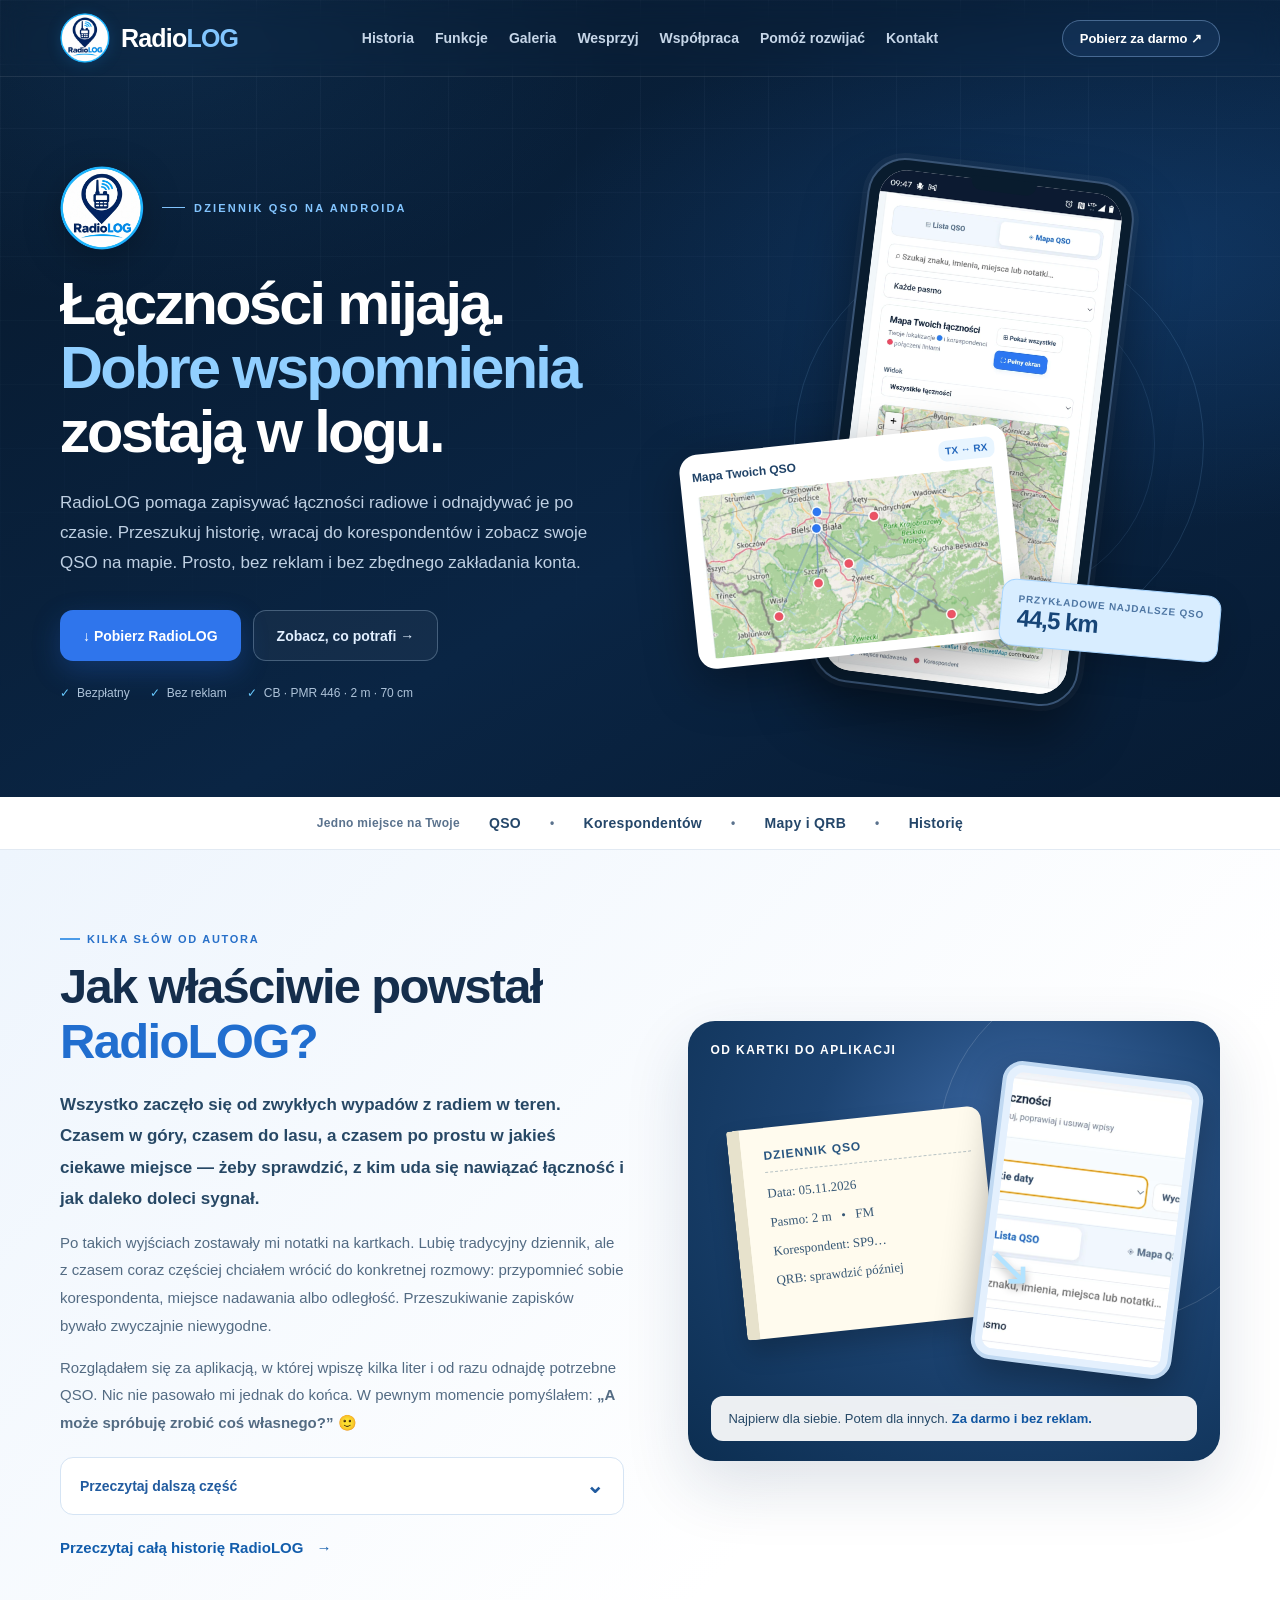
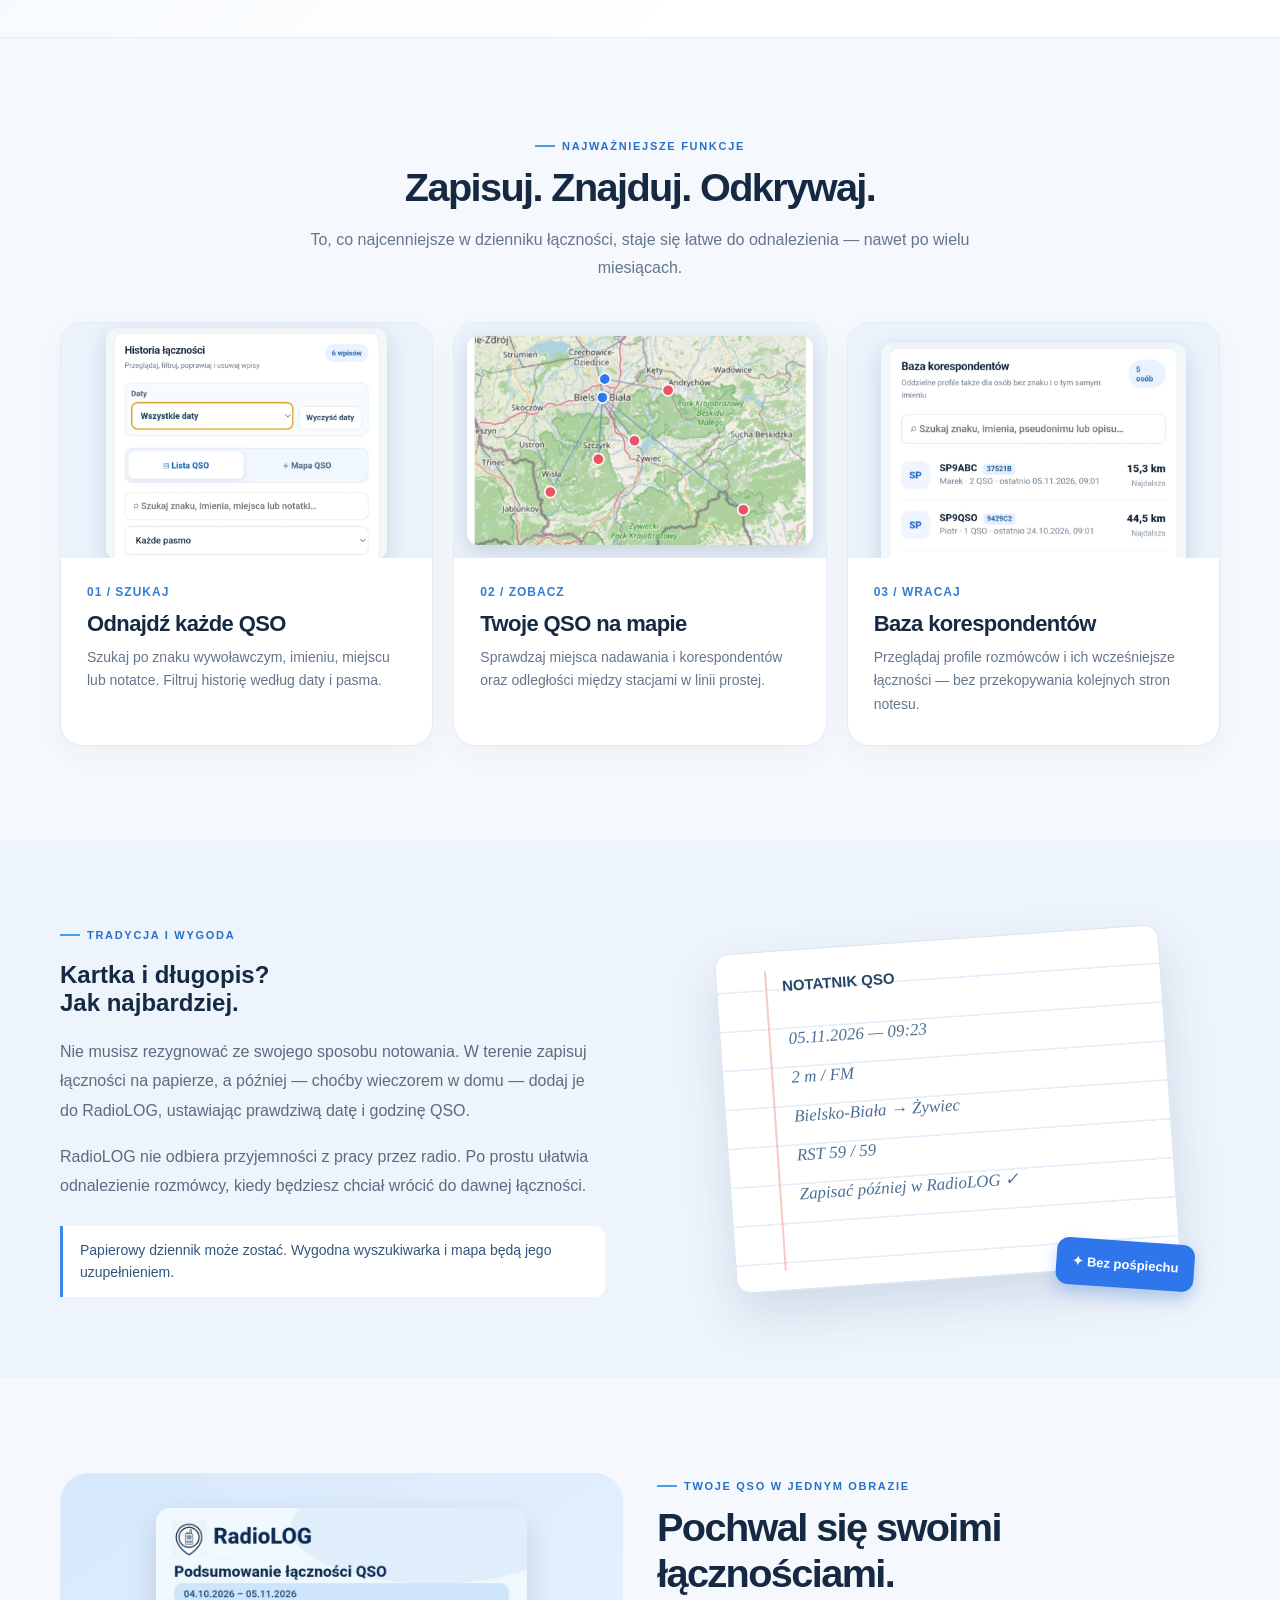
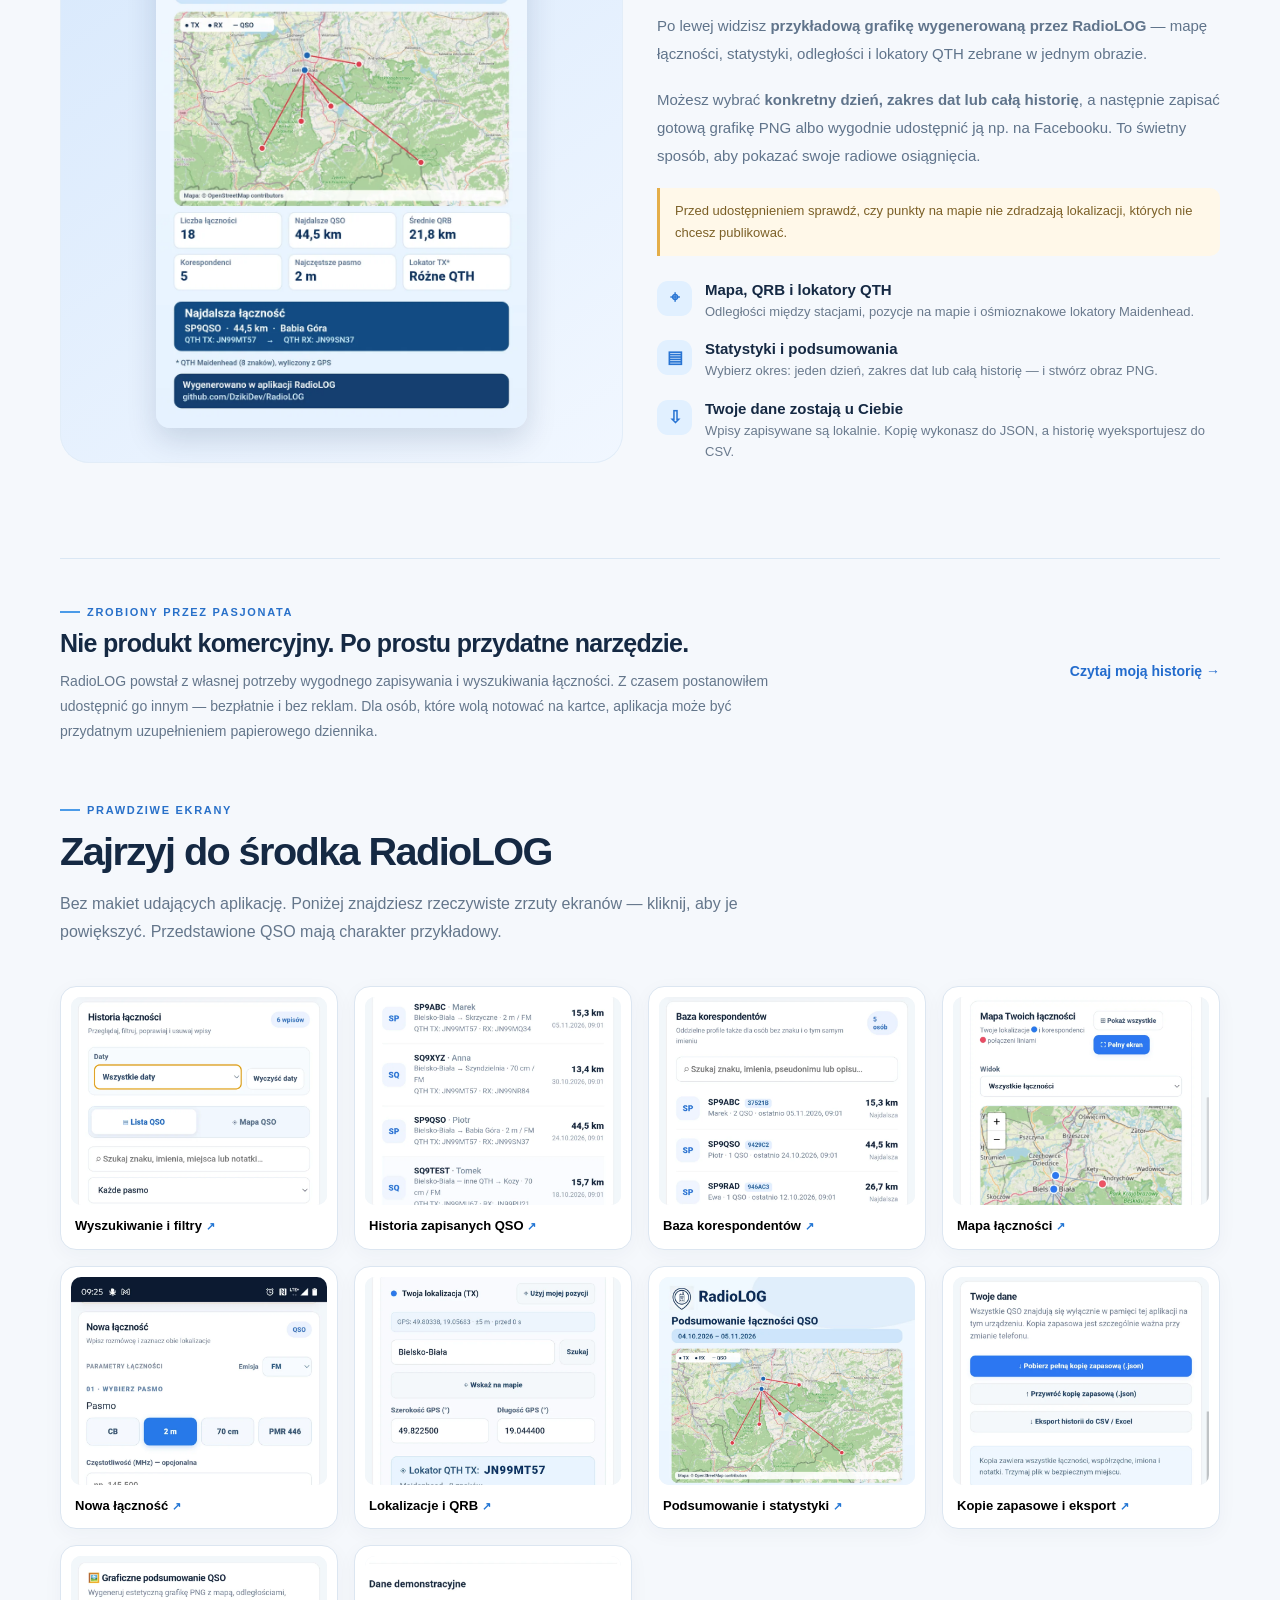
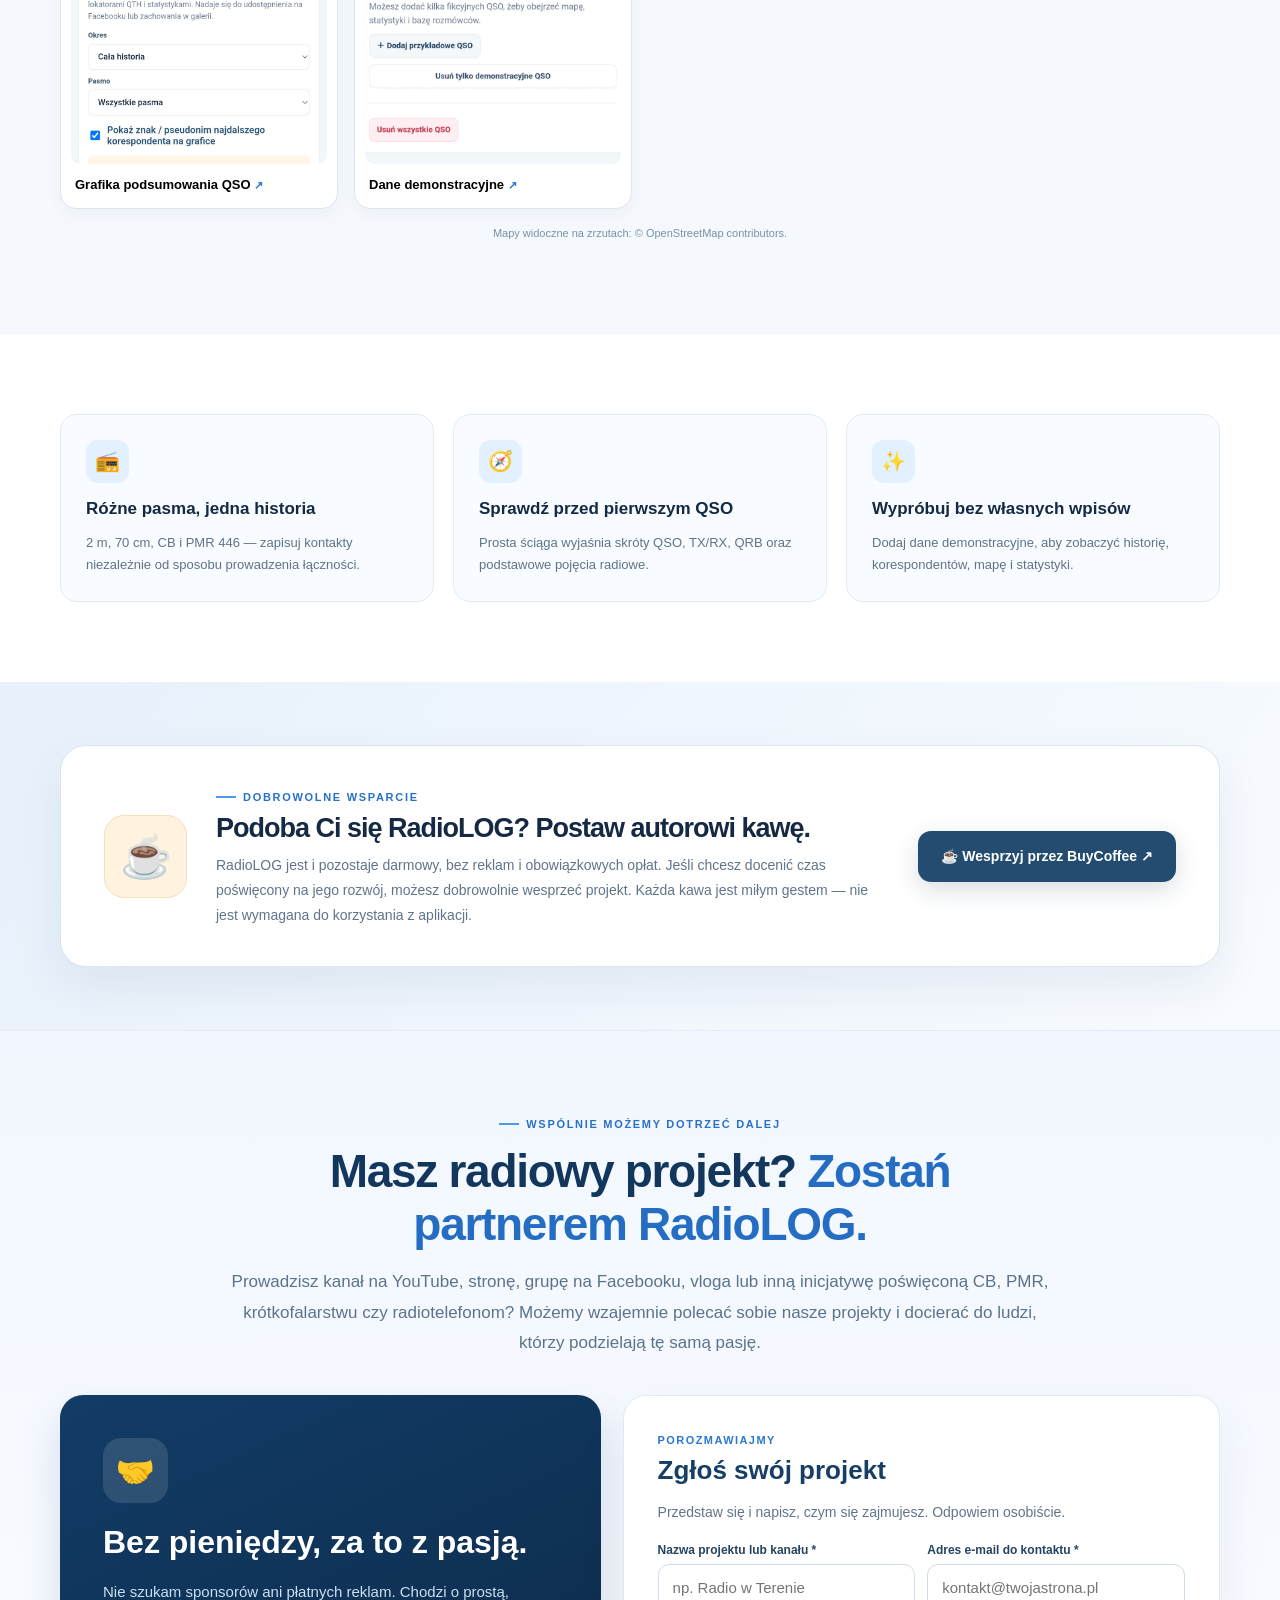
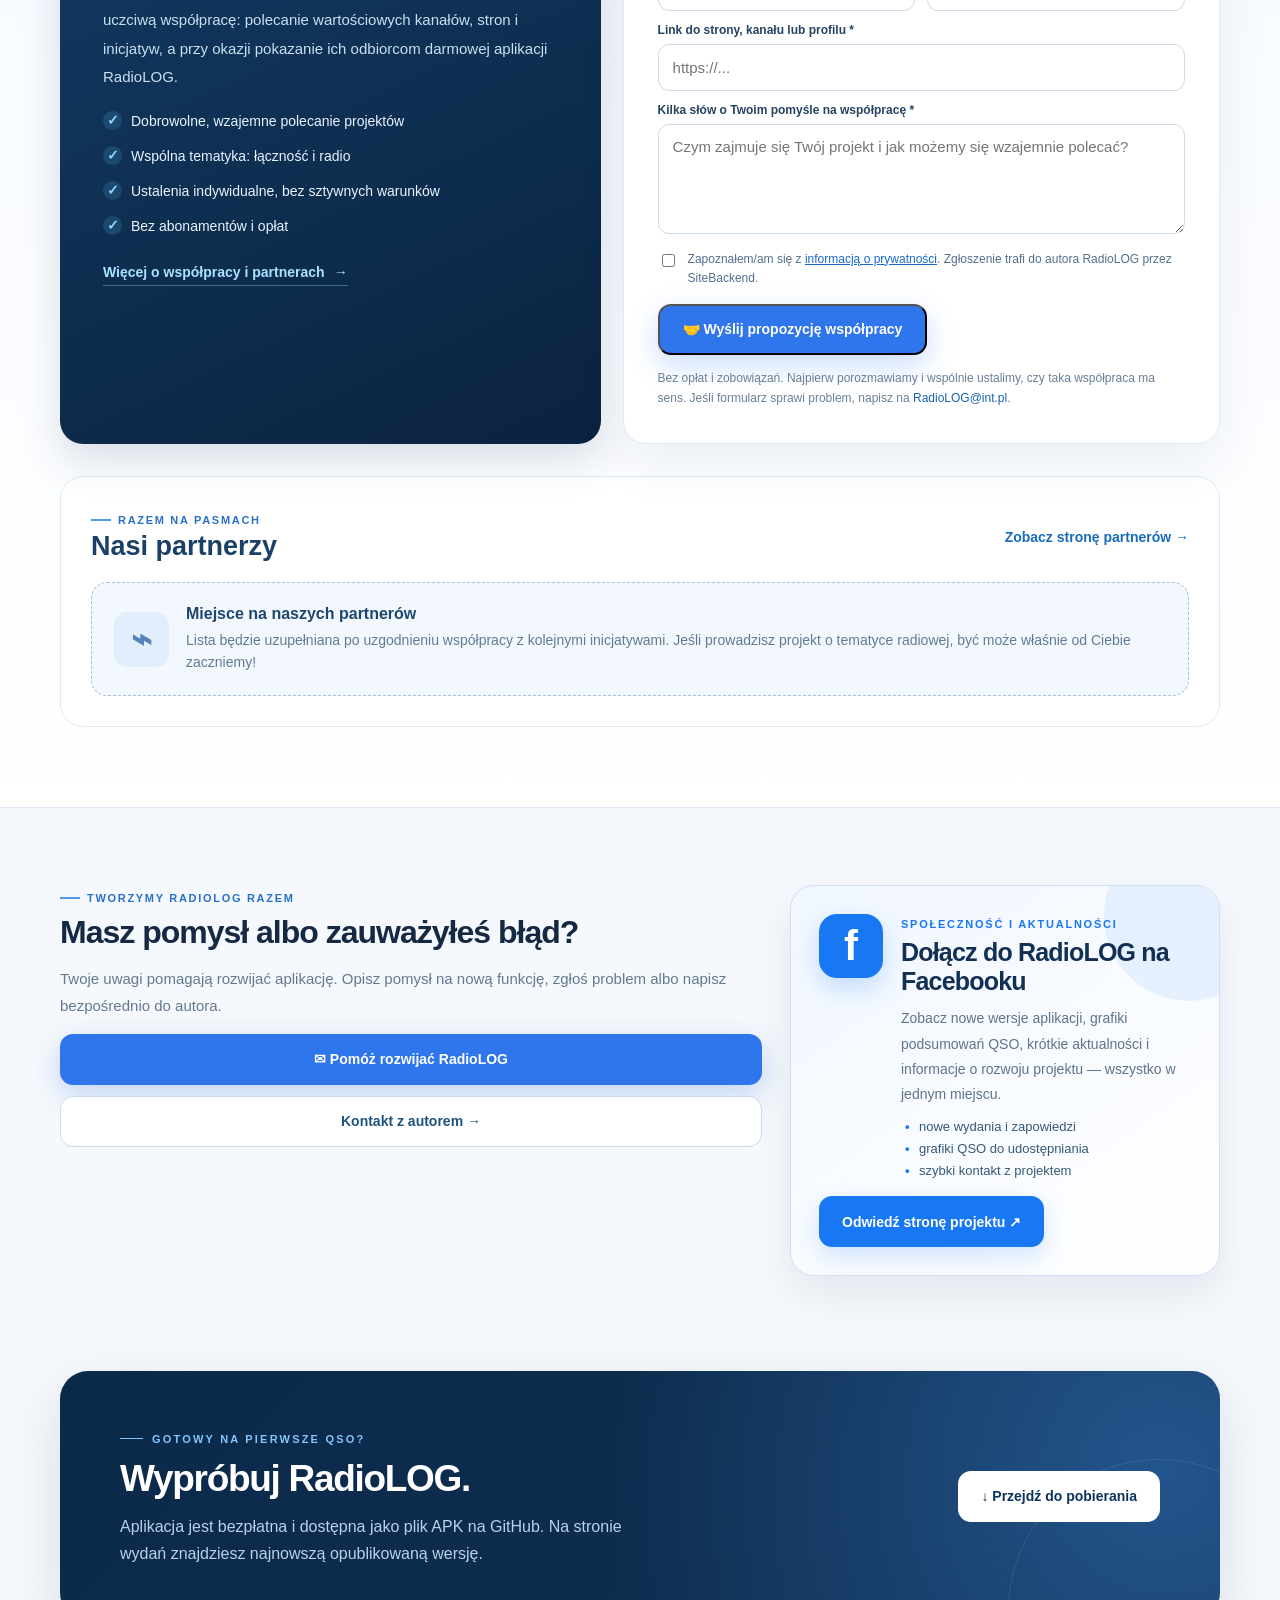
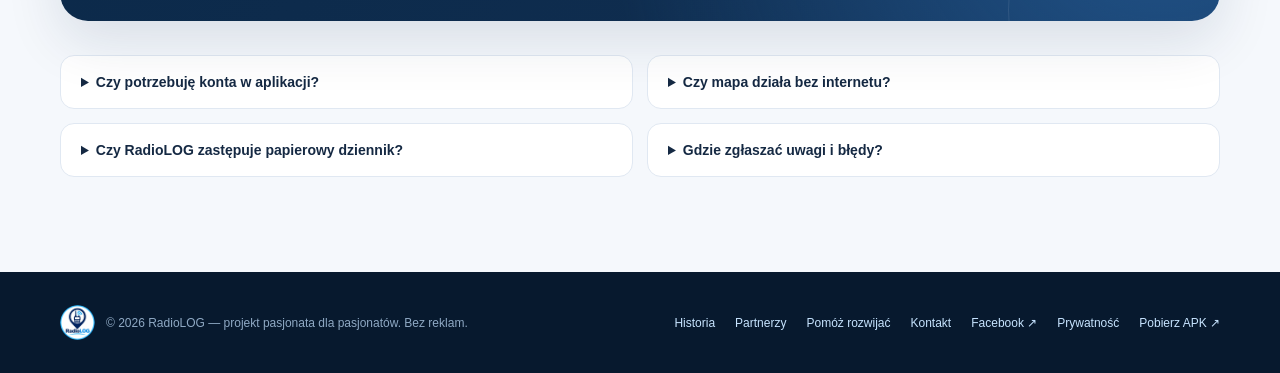
==== commit 872695c5: "Add files via upload RadioLOG V5.3 - poprawione oficjalne logo" ====
--- a/index.html
+++ b/index.html
@@ -11,23 +11,23 @@
 <meta property="og:image:height" content="630">
 <meta property="og:title" content="RadioLOG — Twoje łączności zawsze pod ręką">
 <meta property="og:description" content="Zapisuj i łatwo odnajduj QSO. Mapa łączności, QRB, korespondenci i statystyki. Darmowy i bez reklam.">
-<meta property="og:image" content="https://dzikidev.github.io/RadioLOG/assets/og-cover.jpg">
+<meta property="og:image" content="https://dzikidev.github.io/RadioLOG/assets/radiolog-og-cover.jpg?v=53">
 <title>RadioLOG — Dziennik łączności QSO na Androida</title>
-<link rel="icon" href="favicon.svg" type="image/svg+xml">
-<link rel="stylesheet" href="style.css">
+<link rel="icon" href="assets/radiolog-favicon.png?v=53" type="image/png"><link rel="apple-touch-icon" href="assets/radiolog-apple-touch-icon.png?v=53">
+<link rel="stylesheet" href="style.css?v=53">
 <script defer src="script.js"></script>
 </head>
 <body>
 <div class="dark-top">
  <header class="site-header"><div class="container nav">
-  <a class="brand" href="#start" aria-label="RadioLOG — początek strony"><svg aria-hidden="true" width="36" height="36" viewBox="0 0 64 64" fill="none"><path d="M32 8C19.3 8 9 18.3 9 31c0 15.3 23 27 23 27s23-11.7 23-27C55 18.3 44.7 8 32 8Z" stroke="#86c8ff" stroke-width="3"/><rect x="23" y="22" width="18" height="23" rx="5" fill="#d8efff"/><path d="M32 13v9m-5 9h10m-10 6h10" stroke="#114273" stroke-width="2.5" stroke-linecap="round"/><circle cx="32" cy="41" r="2" fill="#1b69cc"/></svg><b>Radio<span>LOG</span></b></a>
+  <a class="brand" href="#start" aria-label="RadioLOG — początek strony"><img class="brand-logo" src="assets/radiolog-logo.webp?v=53" width="50" height="50" alt="" aria-hidden="true"><b>Radio<span>LOG</span></b></a>
   <nav class="nav-links" id="site-nav" aria-label="Nawigacja główna"><a href="#historia">Historia</a><a href="#funkcje">Funkcje</a><a href="#galeria">Galeria</a><a href="#wspieraj">Wesprzyj</a><a href="partnerzy.html">Współpraca</a><a href="pomoz.html">Pomóż rozwijać</a><a href="kontakt.html">Kontakt</a></nav>
   <button type="button" class="nav-menu-btn" aria-label="Otwórz menu" aria-expanded="false" aria-controls="site-nav">☰ <span>Menu</span></button>
   <a class="nav-cta" href="#pobierz">Pobierz za darmo ↗</a>
  </div></header>
  <main>
   <section class="container hero" id="start">
-   <div class="hero-content"><span class="eyebrow">Dziennik QSO na Androida</span>
+   <div class="hero-content"><div class="hero-brand-line"><img class="hero-brand-logo" src="assets/radiolog-logo.webp?v=53" alt="Oficjalne logo RadioLOG" width="84" height="84"><span class="eyebrow">Dziennik QSO na Androida</span></div>
     <h1>Łączności mijają.<br><em>Dobre wspomnienia</em><br>zostają w logu.</h1>
     <p class="hero-copy">RadioLOG pomaga zapisywać łączności radiowe i odnajdywać je po czasie. Przeszukuj historię, wracaj do korespondentów i zobacz swoje QSO na mapie. Prosto, bez reklam i bez zbędnego zakładania konta.</p>
     <div class="actions"><a class="btn btn-primary" href="https://github.com/DzikiDev/RadioLOG/releases" target="_blank" rel="noopener noreferrer">↓ Pobierz RadioLOG</a><a class="btn btn-ghost" href="#funkcje">Zobacz, co potrafi →</a></div>
@@ -165,6 +165,6 @@
  <div class="faq"><details><summary>Czy potrzebuję konta w aplikacji?</summary><p>Nie. RadioLOG działa bez obowiązkowego logowania. Dane QSO są zapisywane lokalnie na urządzeniu.</p></details><details><summary>Czy mapa działa bez internetu?</summary><p>Nie. Do wyświetlania mapy potrzebne jest połączenie z internetem. Same wpisy QSO przechowywane są lokalnie.</p></details><details><summary>Czy RadioLOG zastępuje papierowy dziennik?</summary><p>Nie musi. Możesz najpierw zanotować QSO na kartce, a dopiero później wprowadzić je do aplikacji z właściwą datą i godziną.</p></details><details><summary>Gdzie zgłaszać uwagi i błędy?</summary><p>Projekt ma repozytorium na <a style="color:#216dd5;font-weight:700" href="https://github.com/DzikiDev/RadioLOG" target="_blank" rel="noopener noreferrer">GitHub</a>. Możesz już teraz wysłać <a href="pomoz.html" style="color:#216dd5;font-weight:750">zgłoszenie błędu lub pomysłu</a> albo skorzystać z formularza <a href="kontakt.html" style="color:#216dd5;font-weight:750">kontaktowego</a>.</p></details></div>
 </section>
 </main>
-<footer class="footer"><div class="container footer-row"><div>© 2026 RadioLOG — projekt pasjonata dla pasjonatów. Bez reklam.</div><div class="footer-links"><a href="historia.html">Historia</a><a href="partnerzy.html">Partnerzy</a><a href="pomoz.html">Pomóż rozwijać</a><a href="kontakt.html">Kontakt</a><a href="https://www.facebook.com/share/1P5EZs68ao/" target="_blank" rel="noopener noreferrer">Facebook ↗</a><a href="prywatnosc.html">Prywatność</a><a href="https://github.com/DzikiDev/RadioLOG/releases" target="_blank" rel="noopener noreferrer">Pobierz APK ↗</a></div></div></footer>
+<footer class="footer"><div class="container footer-row"><div class="footer-signature"><img src="assets/radiolog-logo.webp?v=53" alt="" aria-hidden="true" width="35" height="35"><span>© 2026 RadioLOG — projekt pasjonata dla pasjonatów. Bez reklam.</span></div><div class="footer-links"><a href="historia.html">Historia</a><a href="partnerzy.html">Partnerzy</a><a href="pomoz.html">Pomóż rozwijać</a><a href="kontakt.html">Kontakt</a><a href="https://www.facebook.com/share/1P5EZs68ao/" target="_blank" rel="noopener noreferrer">Facebook ↗</a><a href="prywatnosc.html">Prywatność</a><a href="https://github.com/DzikiDev/RadioLOG/releases" target="_blank" rel="noopener noreferrer">Pobierz APK ↗</a></div></div></footer>
 <dialog class="modal" id="screen-dialog" aria-labelledby="dialog-title"><div class="modal-bar"><span class="modal-title" id="dialog-title">Zrzut ekranu RadioLOG</span><button type="button" class="modal-close" id="dialog-close" aria-label="Zamknij podgląd">×</button></div><div class="modal-body"><img class="modal-image" id="dialog-image" alt=""></div></dialog>
 </body></html>
--- a/style.css
+++ b/style.css
@@ -190,3 +190,12 @@
 .partner-page-bottom a{font-weight:800;color:#1767b7;text-decoration:none}
 @media(max-width:940px){.partner-spotlight-grid,.partner-page-lead,.partner-full-contact{grid-template-columns:1fr}.partner-contact-aside{grid-template-columns:repeat(2,minmax(0,1fr))}}
 @media(max-width:650px){.partner-spotlight{padding:52px 0}.partner-spotlight-head p{font-size:15px}.partner-page-main{padding:42px 0 65px}.partner-contact-aside{grid-template-columns:1fr}.partner-empty{align-items:flex-start;gap:13px;padding:17px}.partner-empty-symbol{flex-basis:40px;width:40px;height:40px;font-size:26px}.partner-form .form-row{grid-template-columns:1fr}.partner-intro-panel{padding:28px 23px}.partner-form-panel{padding:24px 19px}}
+
+/* RadioLOG V5.3 - official logo, based on author's artwork */
+.brand .brand-logo{display:block;width:50px;height:50px;object-fit:contain;flex:0 0 auto;border-radius:50%;filter:drop-shadow(0 2px 7px rgba(19,152,250,.17))}
+.hero-brand-line{display:flex;align-items:center;gap:18px;margin-bottom:13px}
+.hero-brand-logo{display:block;width:84px;height:84px;flex:0 0 84px;object-fit:contain;border-radius:50%;filter:drop-shadow(0 9px 18px rgba(0,0,0,.25))}
+.footer-signature{display:inline-flex;align-items:center;gap:11px}
+.footer-signature img{width:35px;height:35px;object-fit:contain;border-radius:50%;flex-shrink:0}
+@media(max-width:800px){.brand .brand-logo{width:45px;height:45px}.hero-brand-logo{width:74px;height:74px;flex-basis:74px}}
+@media(max-width:540px){.brand .brand-logo{width:42px;height:42px}.hero-brand-line{gap:12px;margin-bottom:9px}.hero-brand-logo{width:66px;height:66px;flex-basis:66px}}
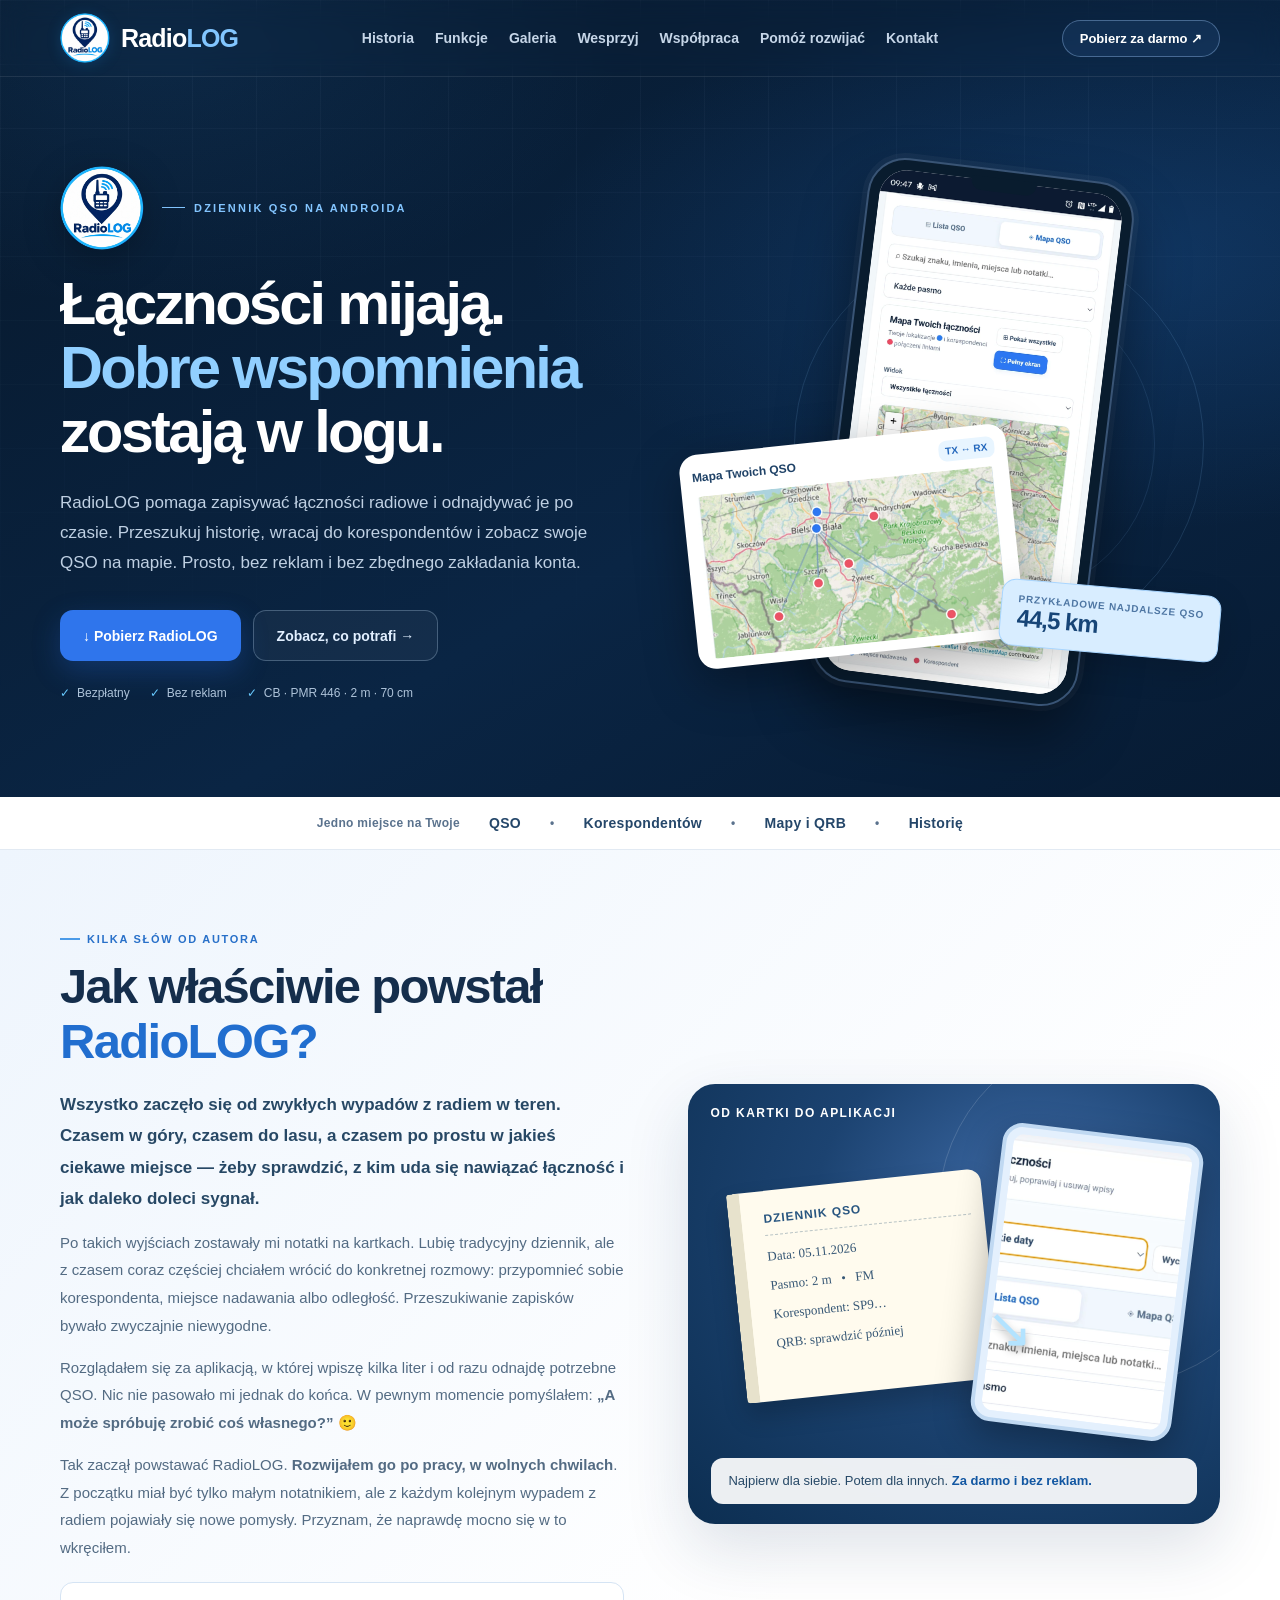
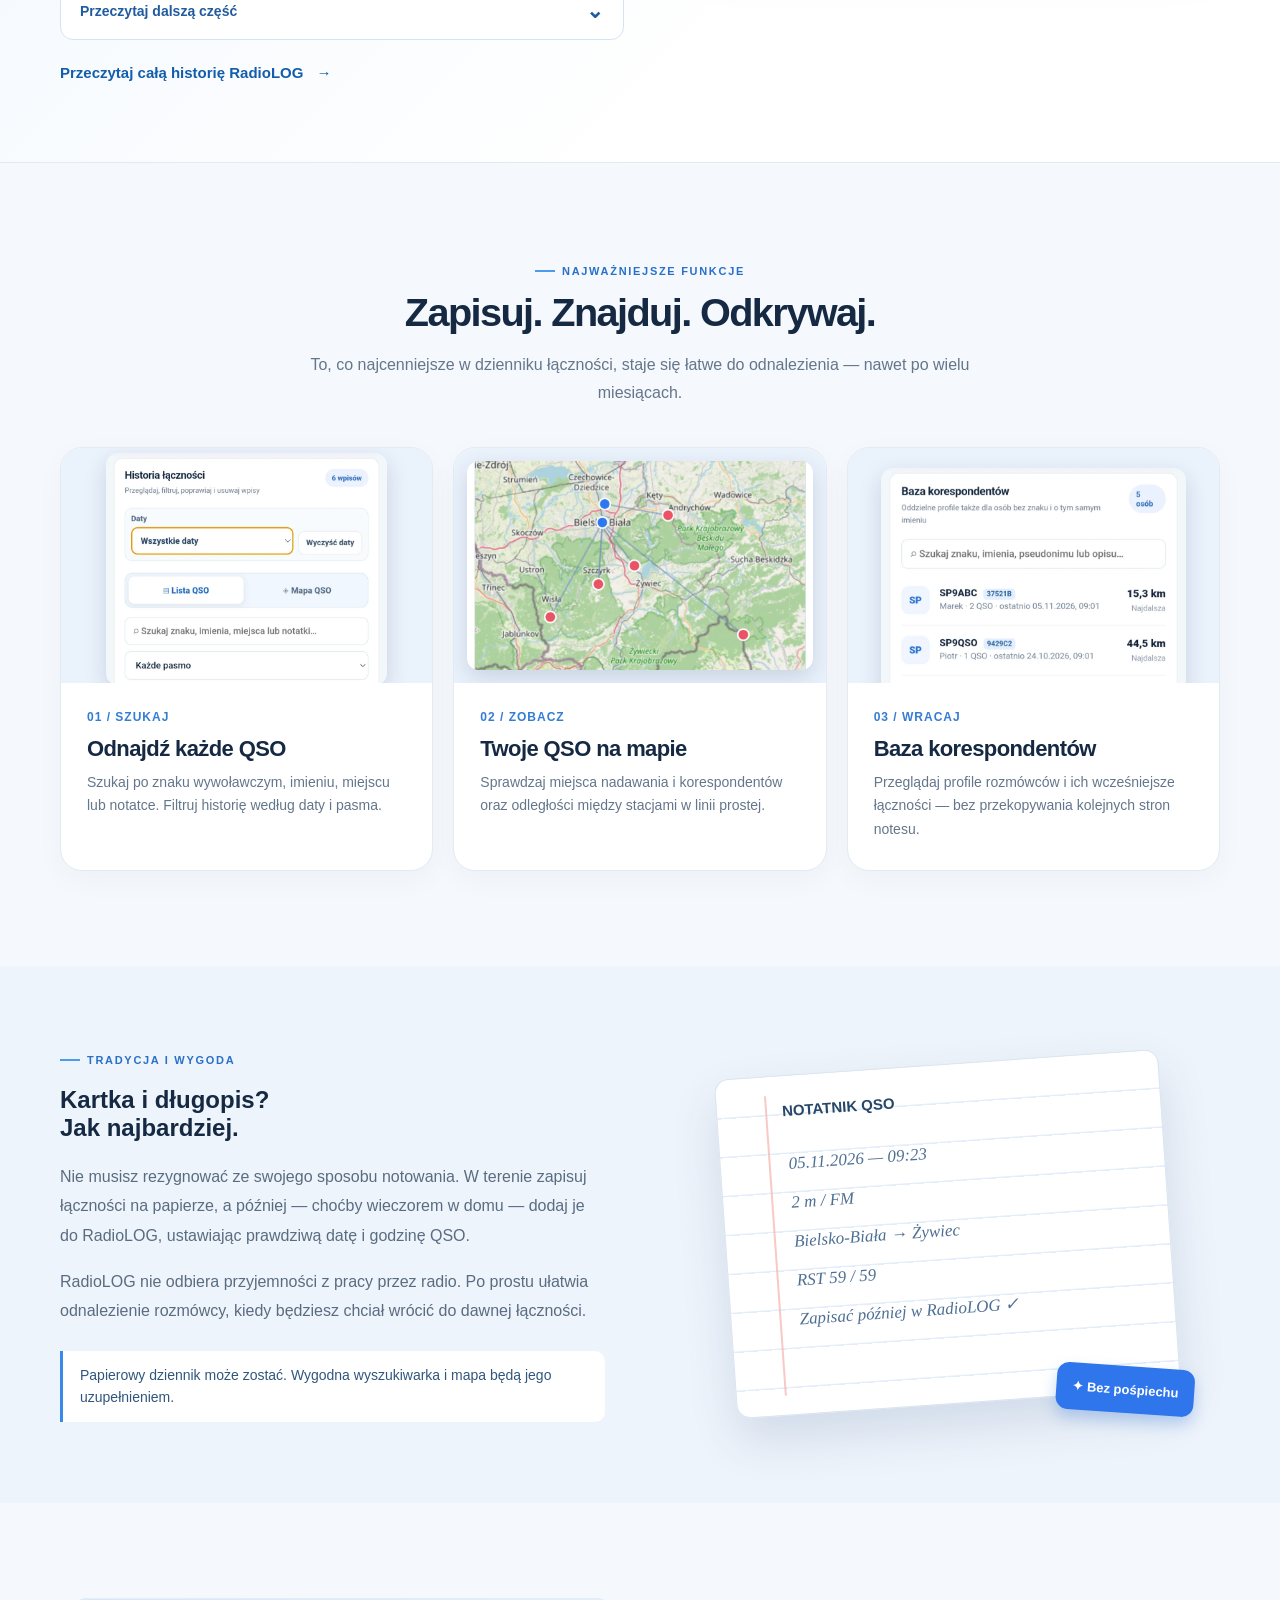
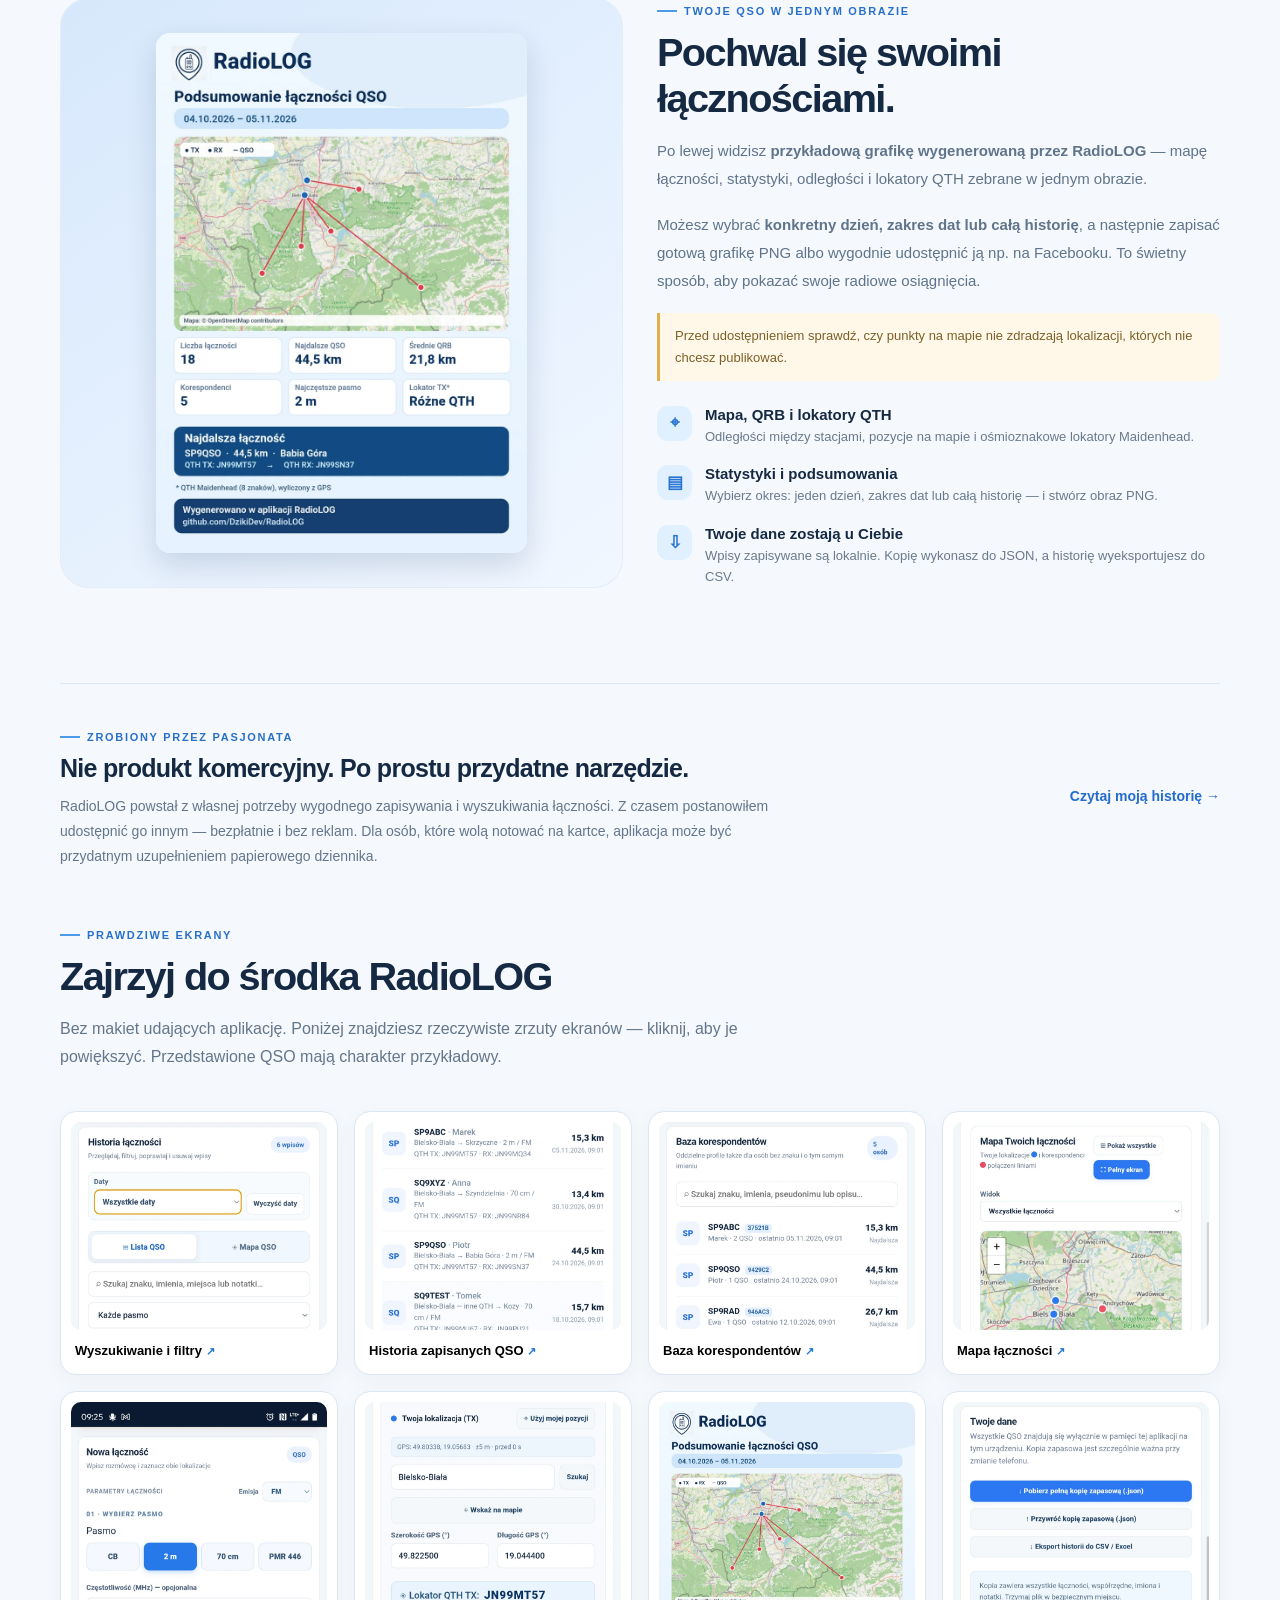
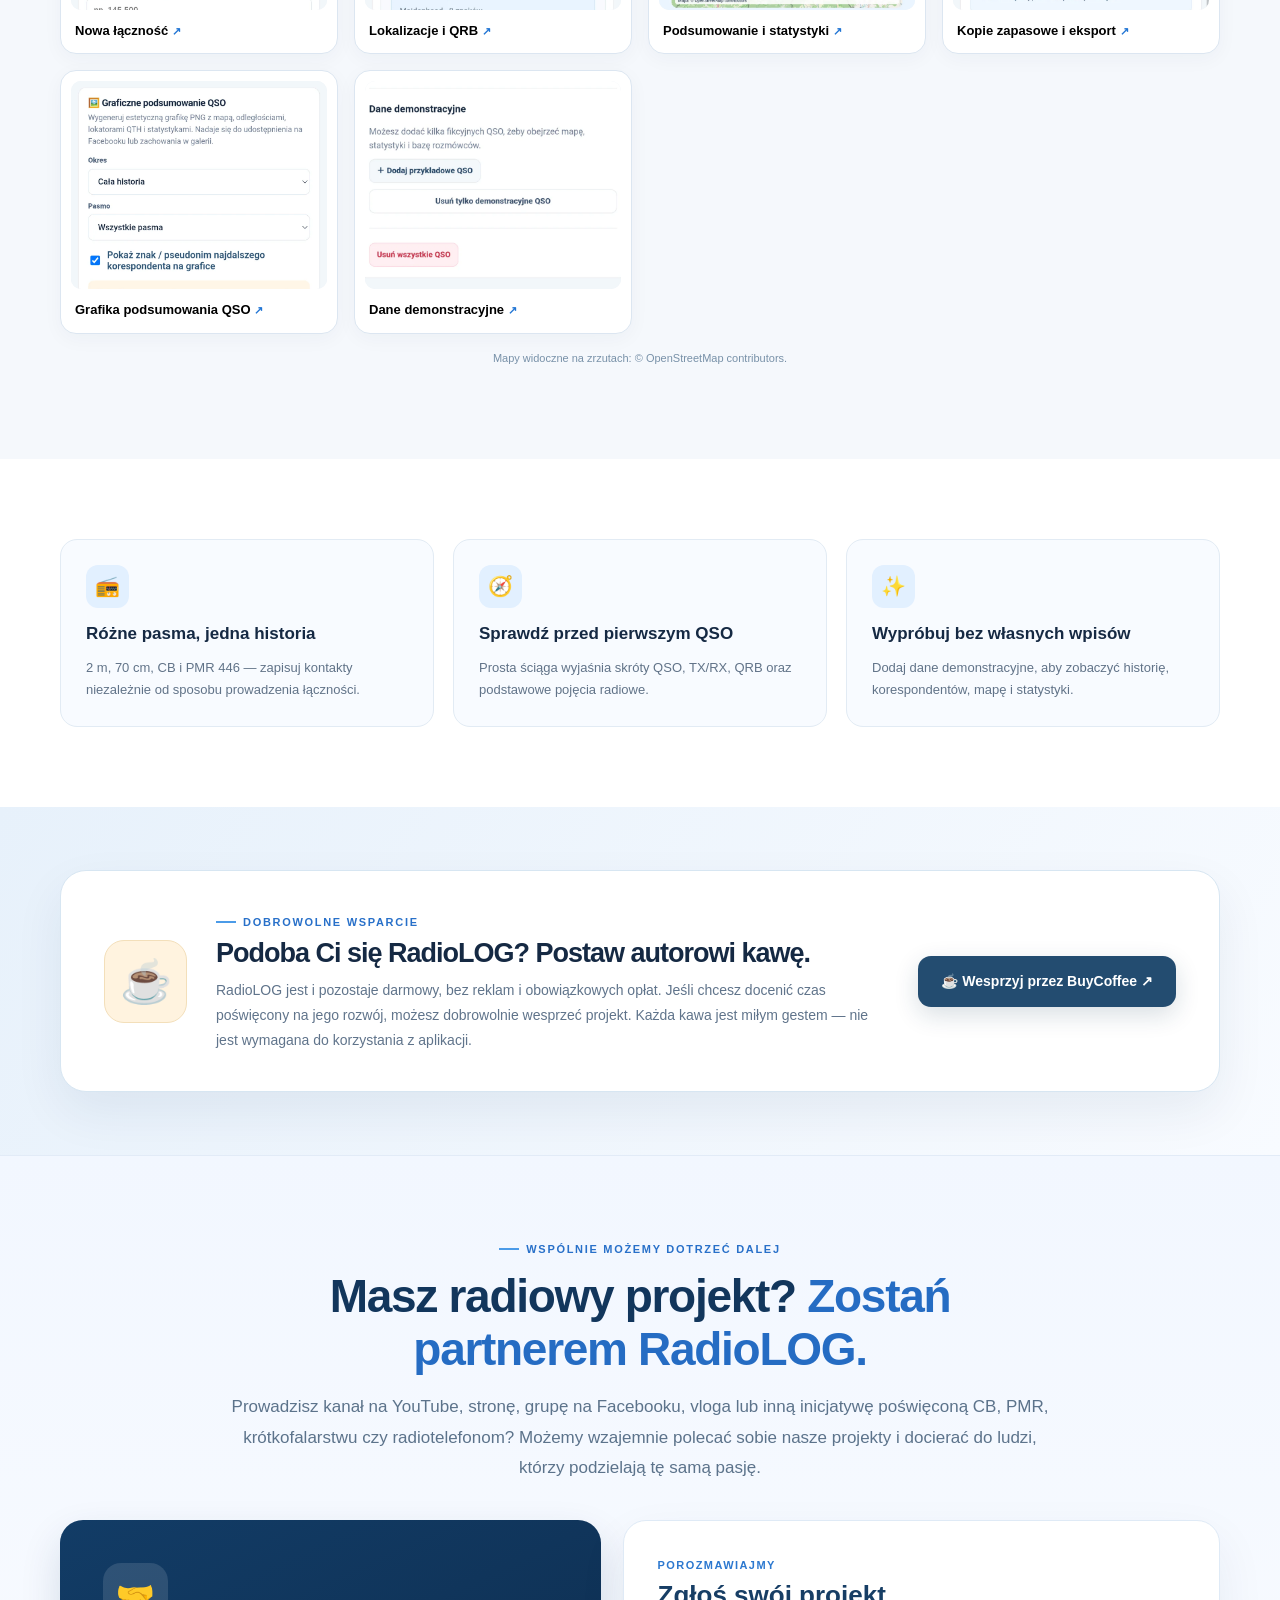
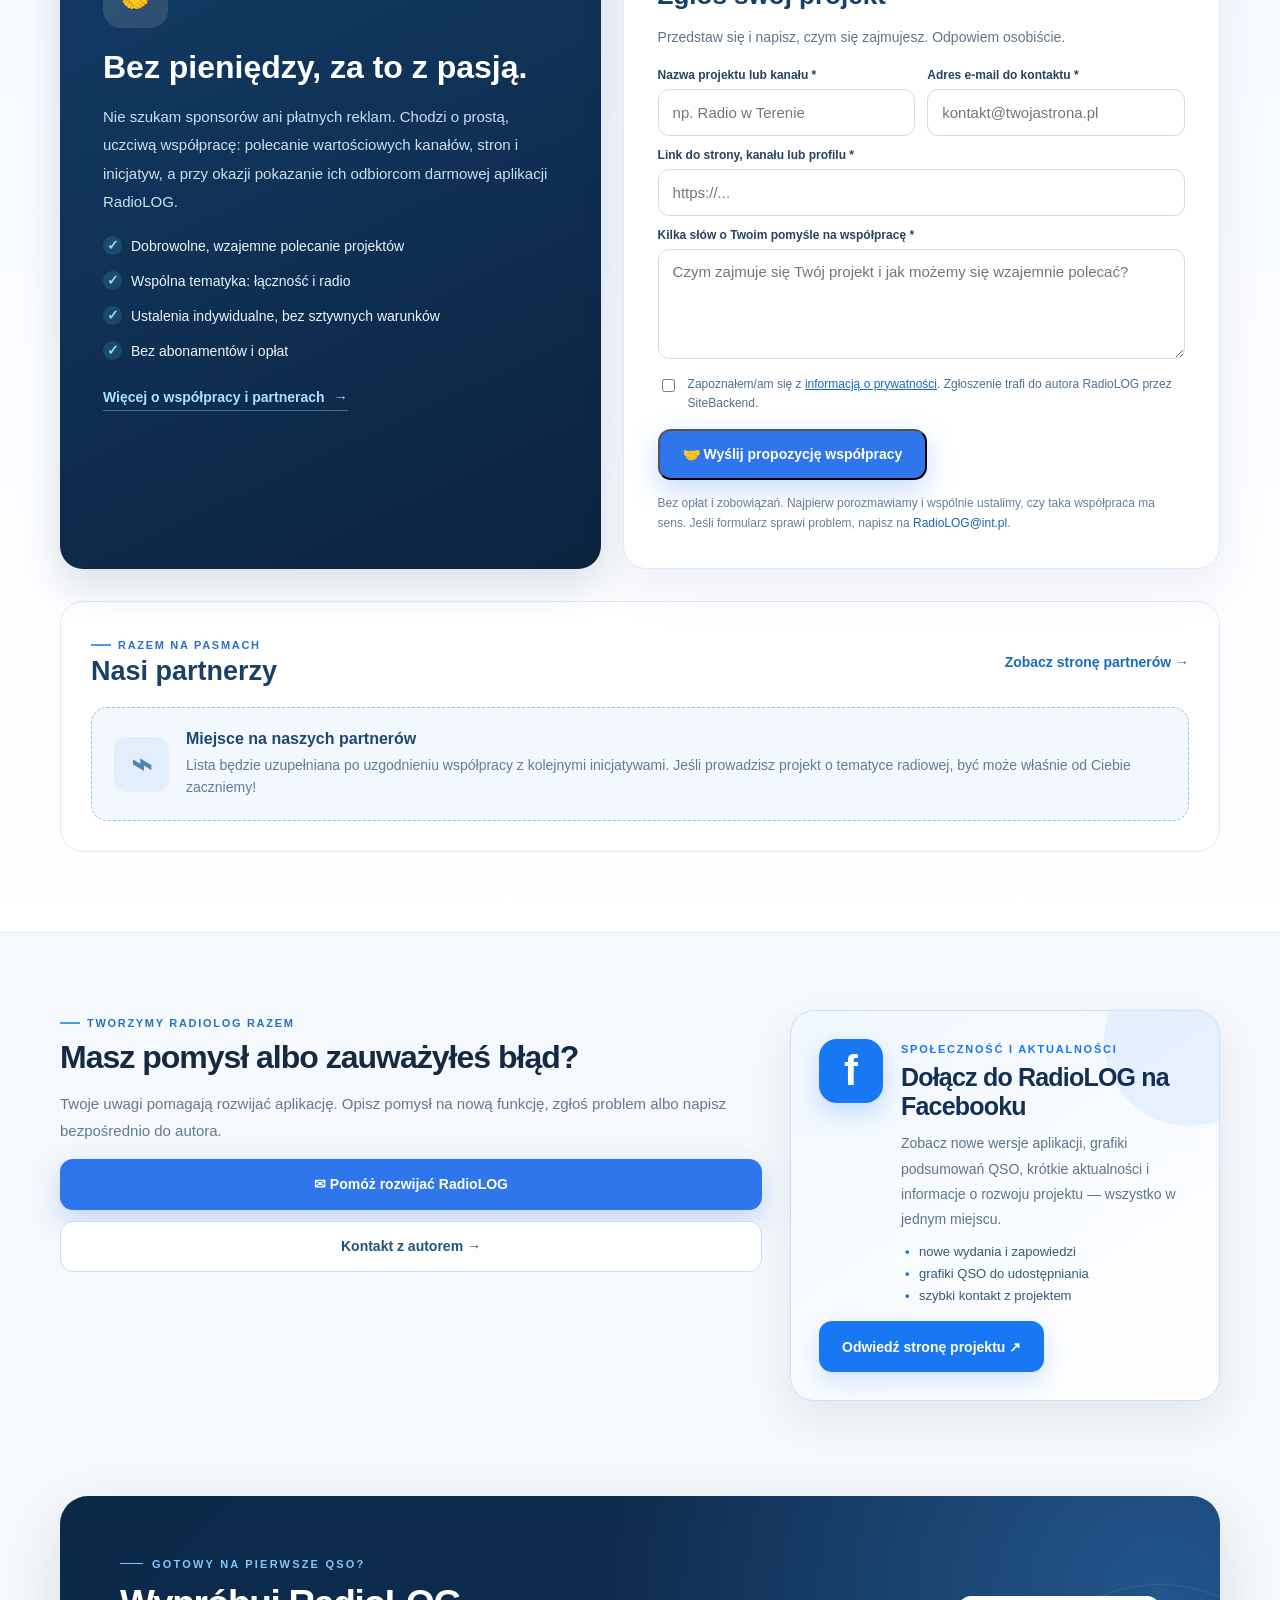
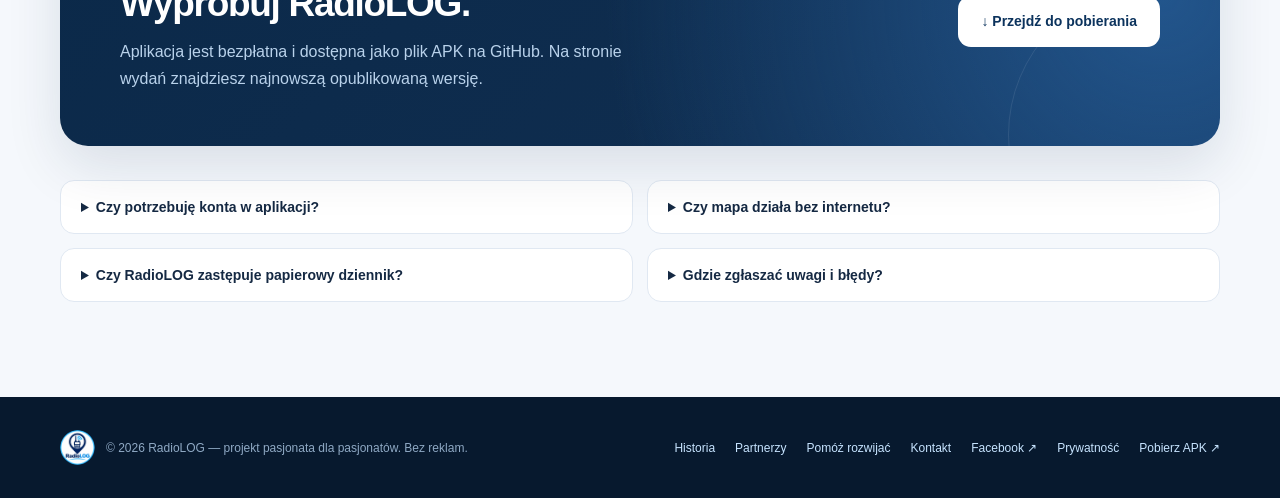
==== commit cc0f8107: "Add files via upload RadioLOG V5.4" ====
--- a/index.html
+++ b/index.html
@@ -50,13 +50,15 @@
 <p class="story-intro-lead">Wszystko zaczęło się od zwykłych wypadów z radiem w teren. Czasem w góry, czasem do lasu, a czasem po prostu w jakieś ciekawe miejsce — żeby sprawdzić, z kim uda się nawiązać łączność i jak daleko doleci sygnał.</p>
 <p>Po takich wyjściach zostawały mi notatki na kartkach. Lubię tradycyjny dziennik, ale z czasem coraz częściej chciałem wrócić do konkretnej rozmowy: przypomnieć sobie korespondenta, miejsce nadawania albo odległość. Przeszukiwanie zapisków bywało zwyczajnie niewygodne.</p>
 <p>Rozglądałem się za aplikacją, w której wpiszę kilka liter i od razu odnajdę potrzebne QSO. Nic nie pasowało mi jednak do końca. W pewnym momencie pomyślałem: <strong>„A może spróbuję zrobić coś własnego?”</strong> 🙂</p>
+<p>Tak zaczął powstawać RadioLOG. <strong>Rozwijałem go po pracy, w wolnych chwilach</strong>. Z początku miał być tylko małym notatnikiem, ale z każdym kolejnym wypadem z radiem pojawiały się nowe pomysły. Przyznam, że naprawdę mocno się w to wkręciłem.</p>
 <details class="story-more">
 <summary>Przeczytaj dalszą część <span aria-hidden="true">⌄</span></summary>
 <div class="story-more-body">
-<p>Na początku RadioLOG miał być tylko prostym elektronicznym notatnikiem. Kiedy zacząłem z niego korzystać, pojawiły się kolejne potrzeby. Najpierw wygodne wyszukiwanie zapisanych łączności i korespondentów — bo przecież po to prowadzi się historię, żeby można było później łatwo do niej wrócić.</p>
-<p>Potem przyszła kolej na lokalizacje. Skoro zapisuję, skąd nadawałem i gdzie był rozmówca, to czemu nie pokazać obu miejsc na mapie i automatycznie nie policzyć odległości? Tak doszły mapa QSO, QRB, a później również GPS, statystyki, kopie zapasowe i graficzne podsumowania łączności.</p>
-<p>Nie oznacza to wcale rezygnacji z kartki i długopisu. Sam lubię notować w terenie. RadioLOG pozwala później spokojnie przepisać QSO z właściwą datą i godziną — a kiedy trzeba coś znaleźć, wyszukiwarka i mapa są już pod ręką.</p>
-<p>W końcu pomyślałem, że skoro to narzędzie pomaga mnie, może przyda się też innym. Dlatego udostępniłem je <strong>za darmo, bez reklam i płatnych funkcji</strong>. Nie stoi za nim firma ani wielki zespół — to mój prywatny projekt rozwijany w wolnym czasie.</p>
+<p>Najbardziej zależało mi na wygodnym wyszukiwaniu zapisanych łączności i korespondentów. Bo co z tego, że mam dziennik, jeśli później muszę przeglądać dziesiątki wpisów, żeby odnaleźć jedną rozmowę?</p>
+<p>Potem przyszła kolej na lokalizacje. Skoro zapisuję, skąd nadawałem i gdzie był rozmówca, to dlaczego nie pokazać obu miejsc na mapie i od razu nie policzyć odległości w linii prostej (QRB)? Z czasem doszły też GPS, lokator QTH, statystyki, kopie zapasowe i możliwość wygenerowania grafiki z mapą oraz podsumowaniem łączności.</p>
+<p>Nie trzeba przy tym rezygnować z kartki i długopisu. W terenie można notować po swojemu, a później, choćby wieczorem w domu, dopisać QSO z właściwą datą i godziną. Kiedy zechcemy wrócić do rozmowy, wyszukiwarka i mapa wszystko ułatwiają.</p>
+<p>Czasem coś udało mi się zrobić od razu, a czasem poprawiałem to po kilka razy. Ale właśnie to sprawiało mi najwięcej frajdy: <strong>z prostego pomysłu powstawało coraz wygodniejsze narzędzie, którego sam potrzebowałem</strong>.</p>
+<p>W końcu doszedłem do wniosku, że skoro RadioLOG przydaje się mnie, może pomóc również innym. Dlatego postanowiłem podzielić się nim <strong>za darmo, bez reklam, abonamentów i płatnych funkcji</strong>. To nadal mój projekt rozwijany w wolnym czasie, a nie produkt firmy. Chcę go dalej dopracowywać, zwłaszcza pod kątem prostoty obsługi.</p>
 </div>
 </details>
 <a class="story-read-link" href="historia.html">Przeczytaj całą historię RadioLOG <span aria-hidden="true">→</span></a>
